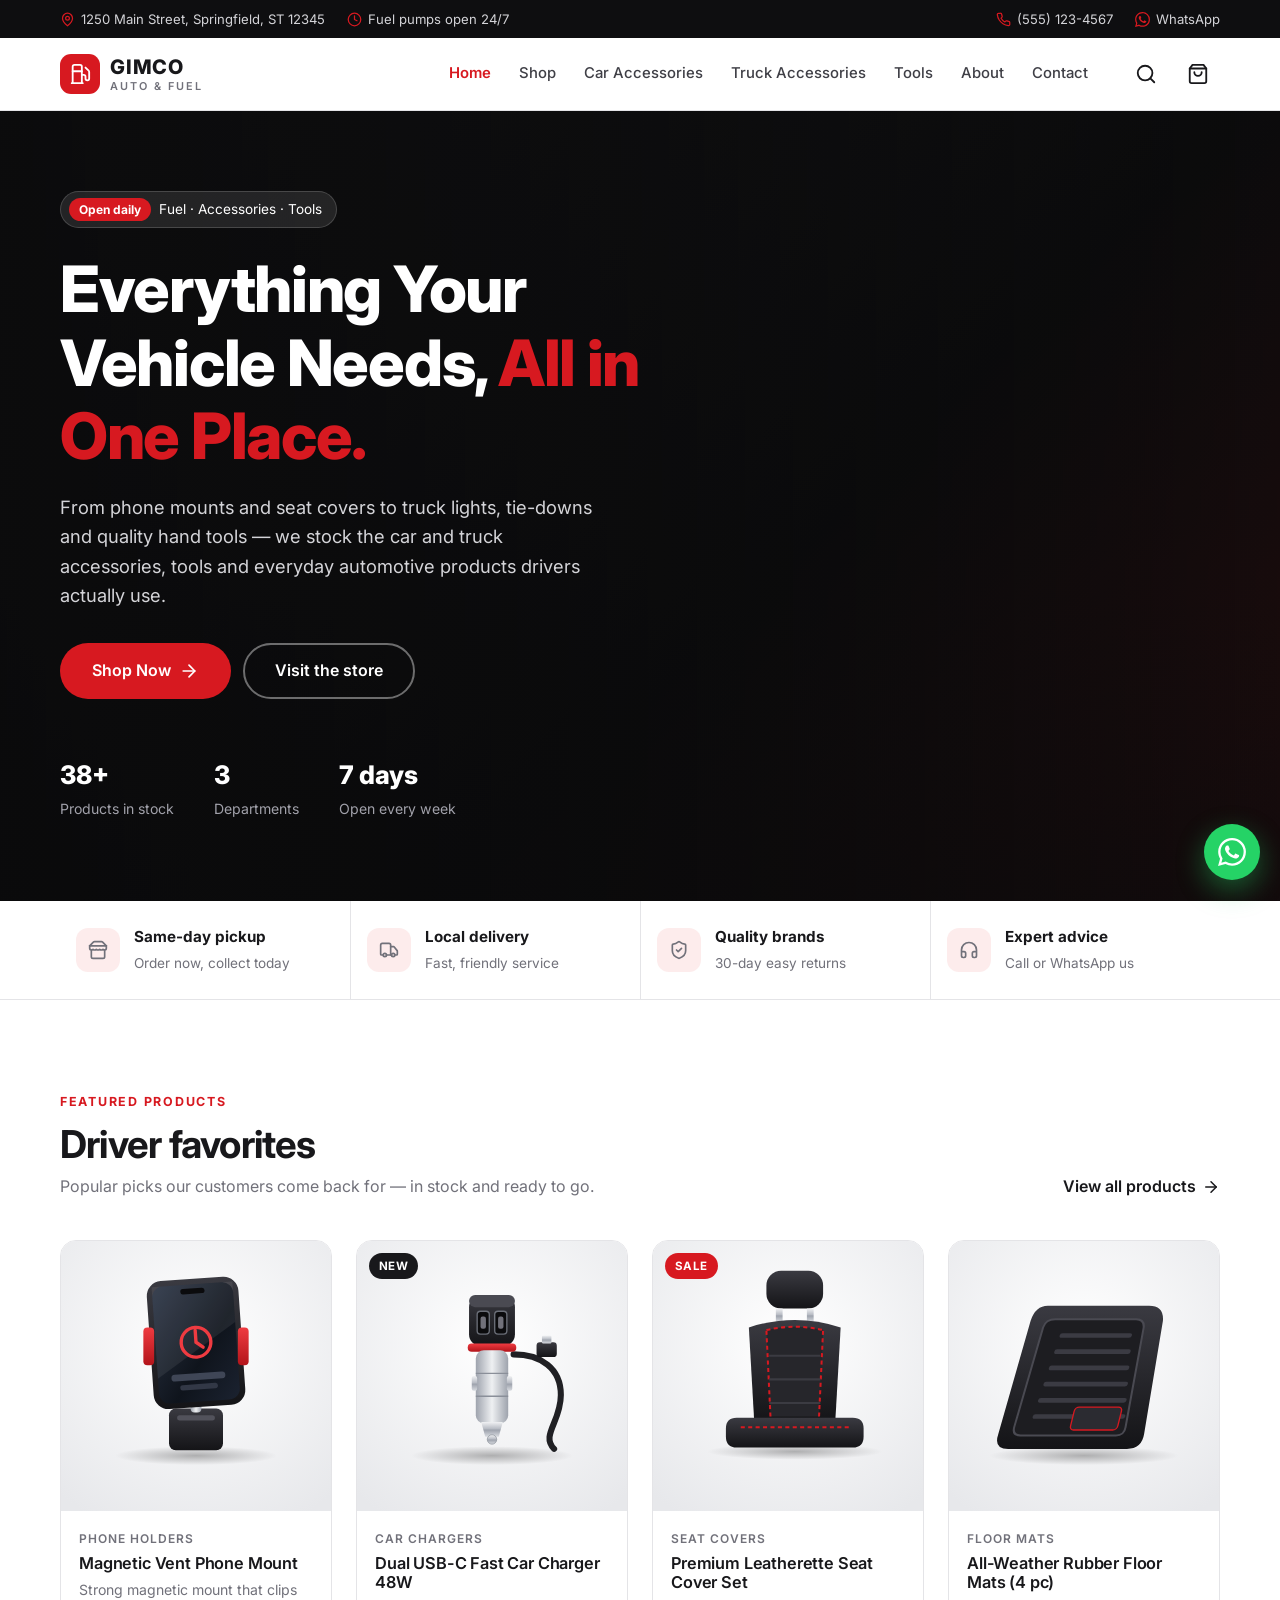
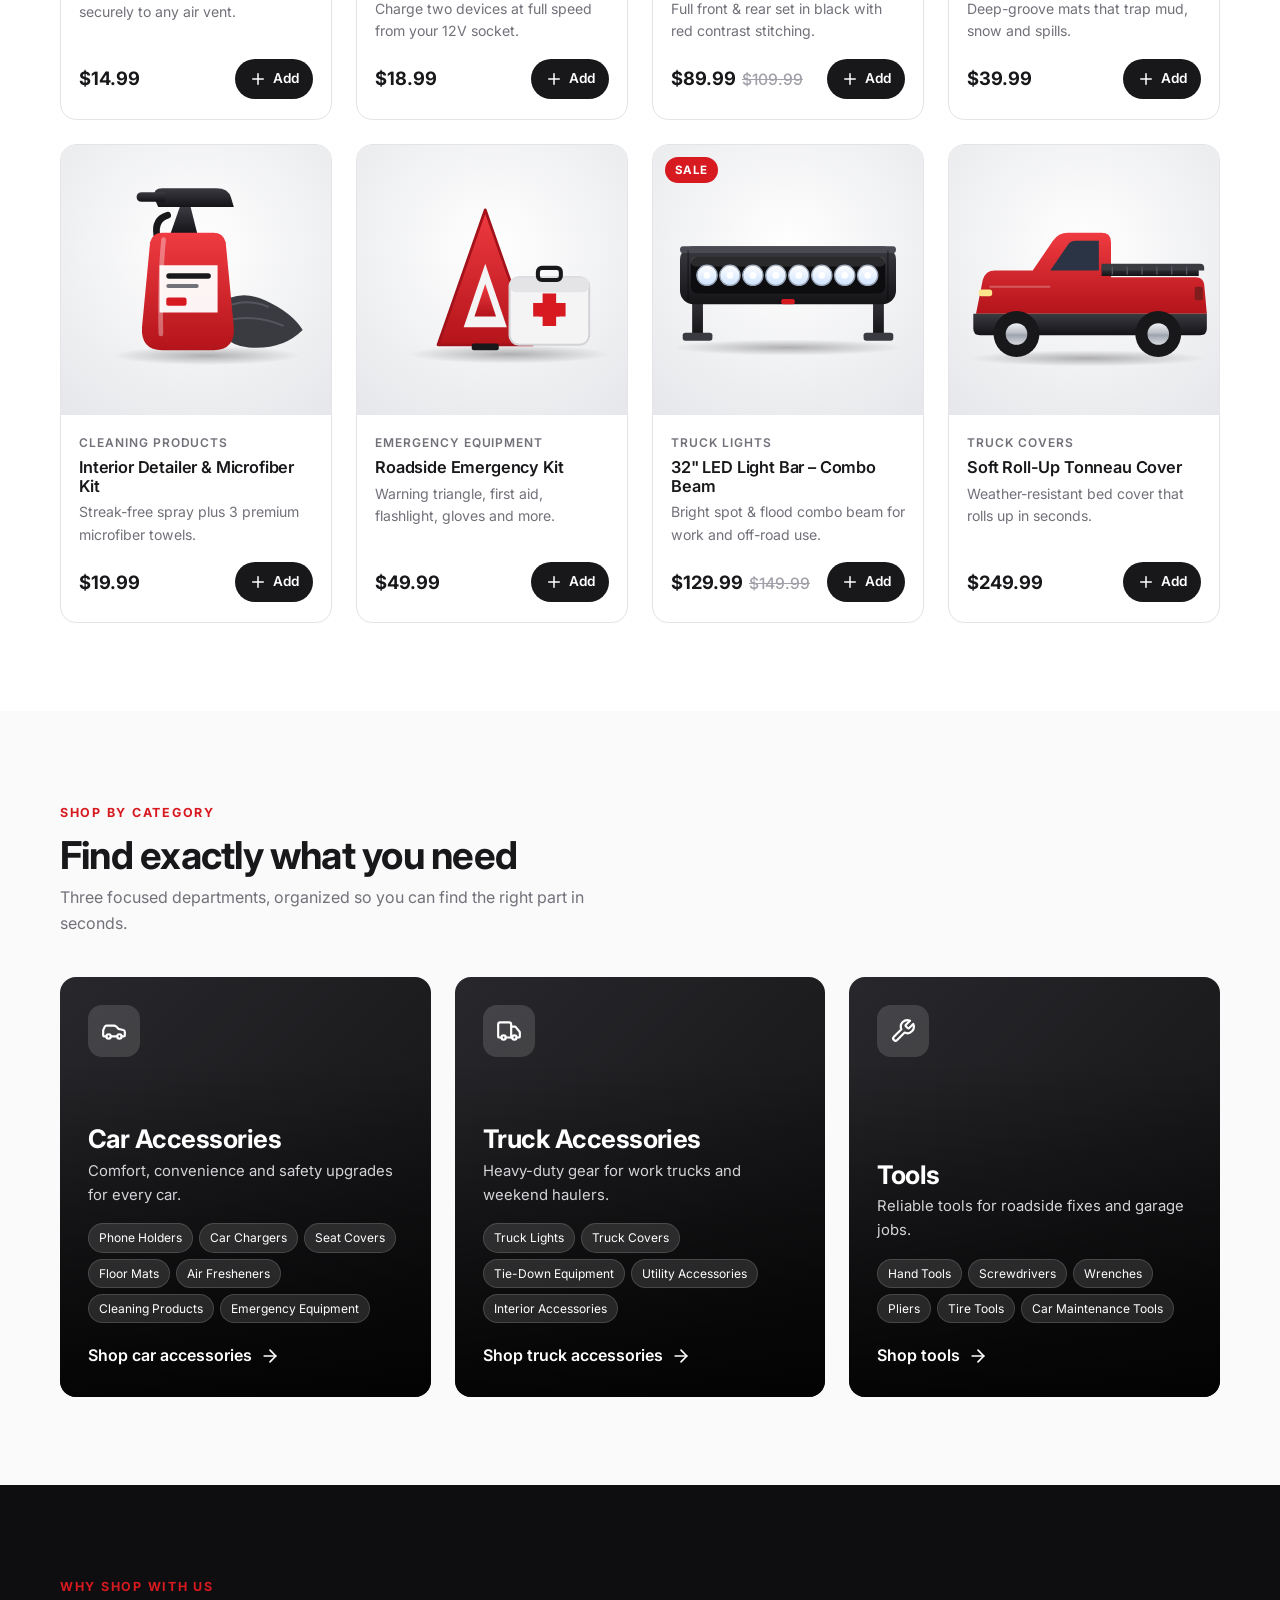
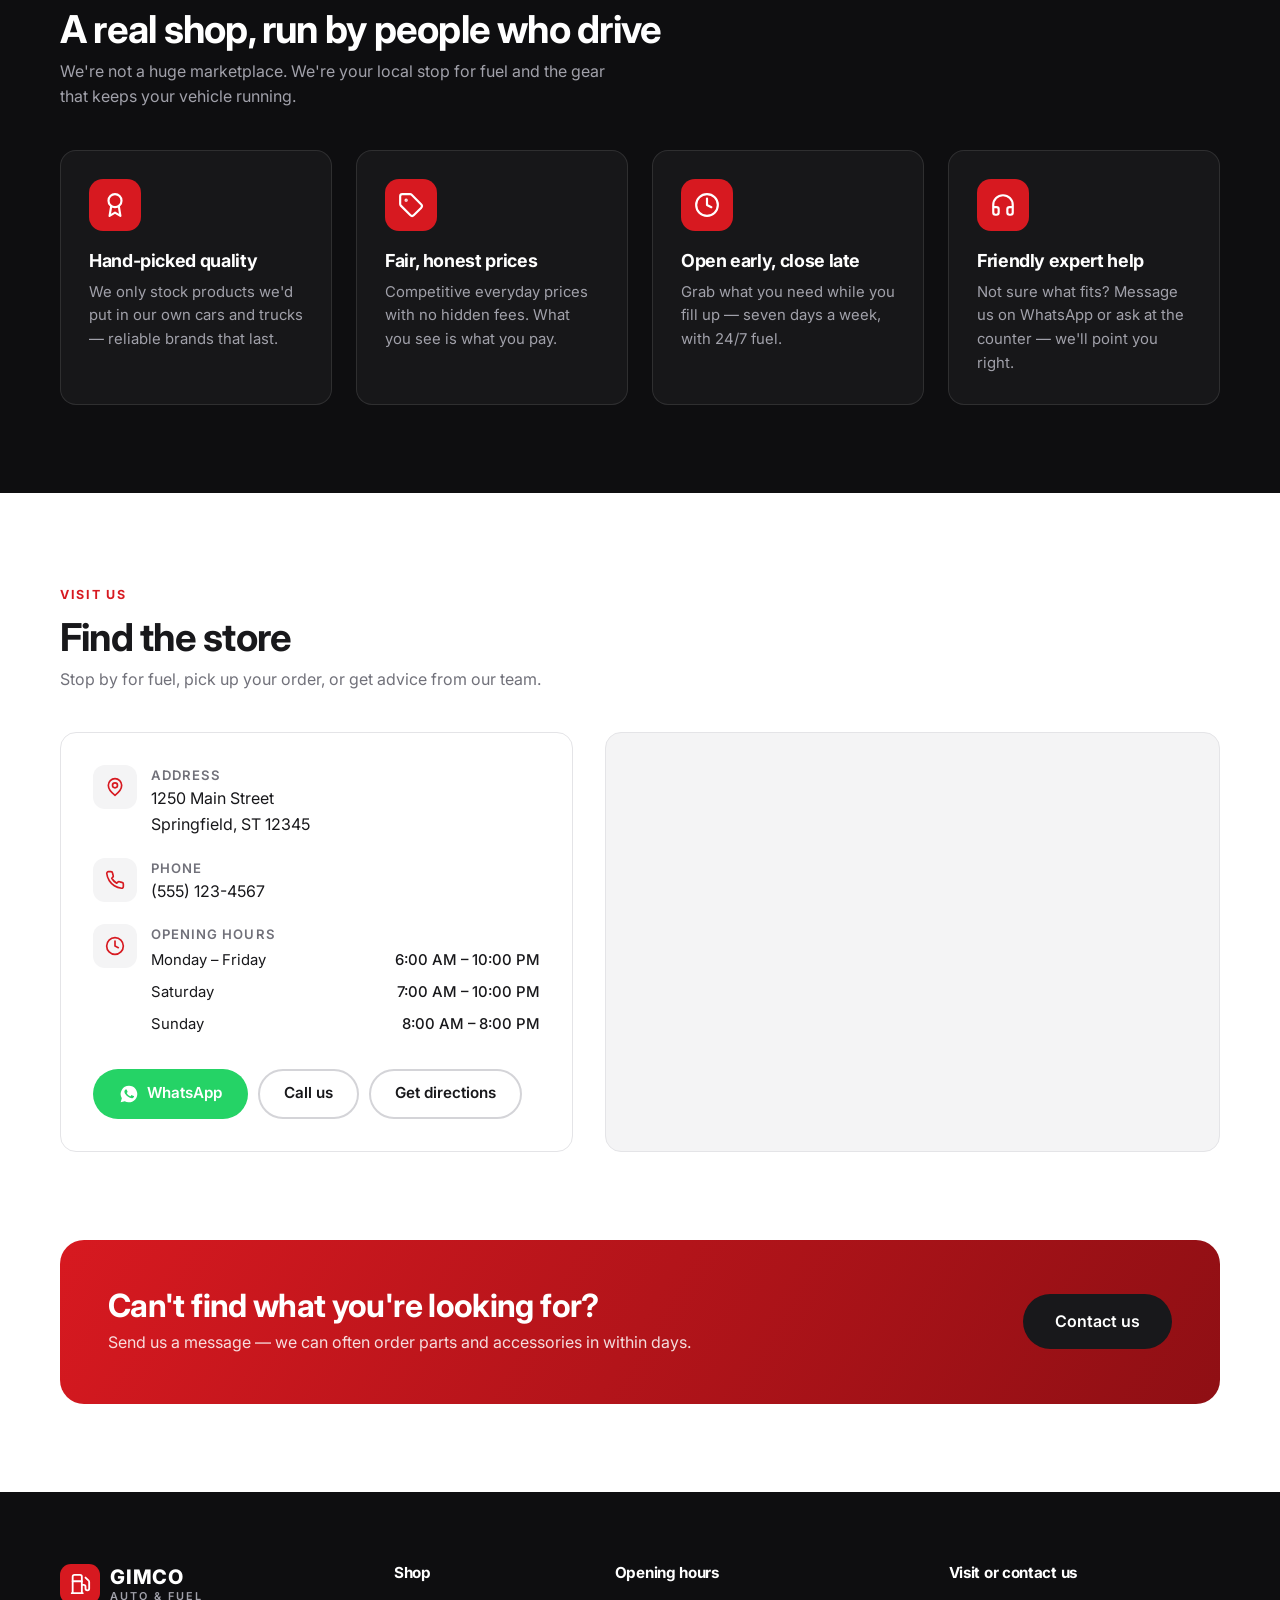
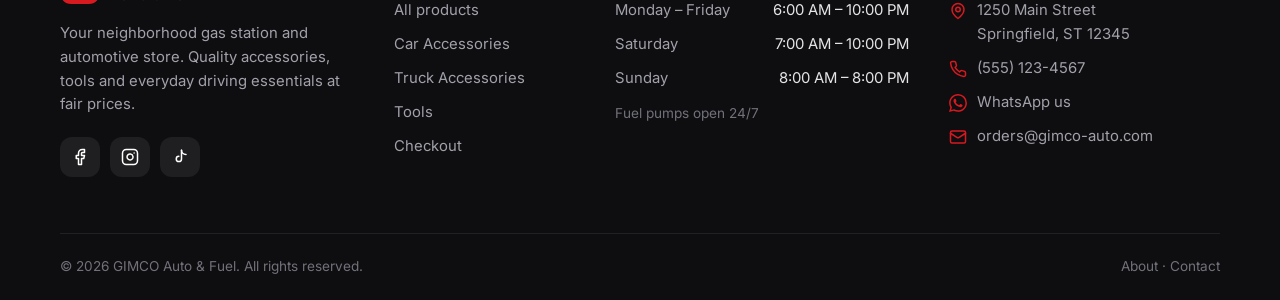
==== index.html @ ce8492c7 "Build GIMCO Auto & Fuel e-commerce website Static, responsive shop for a gas station and automotive " ====
<!doctype html>
<html lang="en">
<head>
  <meta charset="utf-8">
  <meta name="viewport" content="width=device-width, initial-scale=1">
  <title>GIMCO Auto &amp; Fuel | Car &amp; Truck Accessories, Tools &amp; Fuel</title>
  <meta name="description" content="Your local gas station and automotive shop: car accessories, truck accessories, tools and maintenance products for every driver.">
  <meta name="theme-color" content="#0e0e10">
  <link rel="icon" href="images/favicon.svg" type="image/svg+xml">
  <link rel="preconnect" href="https://fonts.googleapis.com">
  <link rel="preconnect" href="https://fonts.gstatic.com" crossorigin>
  <link href="https://fonts.googleapis.com/css2?family=Inter:wght@400;500;600;700;800&display=swap" rel="stylesheet">
  <link rel="stylesheet" href="css/styles.css">
</head>
<body data-page="home">
  <div id="site-header"></div>

  <main>
    <!-- Hero -->
    <section class="hero">
      <div class="hero__bg" data-bind="bg" data-image="hero"></div>
      <div class="container">
        <div class="hero__content">
          <div class="hero__badge"><span>Open daily</span> Fuel · Accessories · Tools</div>
          <h1>Everything Your Vehicle Needs, <em>All in One Place.</em></h1>
          <p>From phone mounts and seat covers to truck lights, tie-downs and quality hand tools — we stock the car and truck accessories, tools and everyday automotive products drivers actually use.</p>
          <div class="hero__actions">
            <a class="btn btn--primary btn--lg" href="shop.html">Shop Now
              <svg class="icon" viewBox="0 0 24 24" fill="none" stroke="currentColor" stroke-width="2" stroke-linecap="round" stroke-linejoin="round" aria-hidden="true"><path d="M5 12h14"/><path d="m12 5 7 7-7 7"/></svg>
            </a>
            <a class="btn btn--ghost-light btn--lg" href="contact.html">Visit the store</a>
          </div>
          <div class="hero__stats">
            <div class="hero__stat"><strong id="product-total">35+</strong><span>Products in stock</span></div>
            <div class="hero__stat"><strong>3</strong><span>Departments</span></div>
            <div class="hero__stat"><strong>7 days</strong><span>Open every week</span></div>
          </div>
        </div>
      </div>
    </section>

    <!-- Trust strip -->
    <section class="trust">
      <div class="container">
        <div class="trust__item">
          <span class="trust__icon"><svg class="icon" viewBox="0 0 24 24" fill="none" stroke="currentColor" stroke-width="2" stroke-linecap="round" stroke-linejoin="round"><path d="m2 7 4.41-4.41A2 2 0 0 1 7.83 2h8.34a2 2 0 0 1 1.42.59L22 7"/><path d="M4 12v8a2 2 0 0 0 2 2h12a2 2 0 0 0 2-2v-8"/><path d="M2 7h20"/><path d="M22 7v3a2 2 0 0 1-2 2 2.7 2.7 0 0 1-2-.8 2.7 2.7 0 0 1-2 .8 2.7 2.7 0 0 1-2-.8 2.7 2.7 0 0 1-2 .8 2.7 2.7 0 0 1-2-.8 2.7 2.7 0 0 1-2 .8 2.7 2.7 0 0 1-2-.8 2.7 2.7 0 0 1-2 .8 2 2 0 0 1-2-2V7"/></svg></span>
          <div><strong>Same-day pickup</strong><span>Order now, collect today</span></div>
        </div>
        <div class="trust__item">
          <span class="trust__icon"><svg class="icon" viewBox="0 0 24 24" fill="none" stroke="currentColor" stroke-width="2" stroke-linecap="round" stroke-linejoin="round"><path d="M14 18V6a2 2 0 0 0-2-2H4a2 2 0 0 0-2 2v11a1 1 0 0 0 1 1h2"/><path d="M15 18H9"/><path d="M19 18h2a1 1 0 0 0 1-1v-3.65a1 1 0 0 0-.22-.624l-3.48-4.35A1 1 0 0 0 17.52 8H14"/><circle cx="17" cy="18" r="2"/><circle cx="7" cy="18" r="2"/></svg></span>
          <div><strong>Local delivery</strong><span>Fast, friendly service</span></div>
        </div>
        <div class="trust__item">
          <span class="trust__icon"><svg class="icon" viewBox="0 0 24 24" fill="none" stroke="currentColor" stroke-width="2" stroke-linecap="round" stroke-linejoin="round"><path d="M20 13c0 5-3.5 7.5-7.66 8.95a1 1 0 0 1-.67-.01C7.5 20.5 4 18 4 13V6a1 1 0 0 1 1-1c2 0 4.5-1.2 6.24-2.72a1.17 1.17 0 0 1 1.52 0C14.51 3.81 17 5 19 5a1 1 0 0 1 1 1z"/><path d="m9 12 2 2 4-4"/></svg></span>
          <div><strong>Quality brands</strong><span>30-day easy returns</span></div>
        </div>
        <div class="trust__item">
          <span class="trust__icon"><svg class="icon" viewBox="0 0 24 24" fill="none" stroke="currentColor" stroke-width="2" stroke-linecap="round" stroke-linejoin="round"><path d="M3 14h3a2 2 0 0 1 2 2v3a2 2 0 0 1-2 2H5a2 2 0 0 1-2-2v-7a9 9 0 0 1 18 0v7a2 2 0 0 1-2 2h-1a2 2 0 0 1-2-2v-3a2 2 0 0 1 2-2h3"/></svg></span>
          <div><strong>Expert advice</strong><span>Call or WhatsApp us</span></div>
        </div>
      </div>
    </section>

    <!-- Featured products -->
    <section class="section">
      <div class="container">
        <div class="section-head">
          <div>
            <span class="eyebrow">Featured products</span>
            <h2>Driver favorites</h2>
            <p>Popular picks our customers come back for — in stock and ready to go.</p>
          </div>
          <a class="link-arrow" href="shop.html">View all products
            <svg class="icon" viewBox="0 0 24 24" fill="none" stroke="currentColor" stroke-width="2" stroke-linecap="round" stroke-linejoin="round"><path d="M5 12h14"/><path d="m12 5 7 7-7 7"/></svg>
          </a>
        </div>
        <div class="product-grid product-grid--4" id="featured-grid"></div>
      </div>
    </section>

    <!-- Categories -->
    <section class="section section--gray">
      <div class="container">
        <div class="section-head">
          <div>
            <span class="eyebrow">Shop by category</span>
            <h2>Find exactly what you need</h2>
            <p>Three focused departments, organized so you can find the right part in seconds.</p>
          </div>
        </div>
        <div class="cat-grid" id="category-grid"></div>
      </div>
    </section>

    <!-- Why shop with us -->
    <section class="section section--dark">
      <div class="container">
        <div class="section-head">
          <div>
            <span class="eyebrow">Why shop with us</span>
            <h2>A real shop, run by people who drive</h2>
            <p>We're not a huge marketplace. We're your local stop for fuel and the gear that keeps your vehicle running.</p>
          </div>
        </div>
        <div class="why-grid">
          <div class="why-card reveal">
            <div class="why-card__icon"><svg class="icon" viewBox="0 0 24 24" fill="none" stroke="currentColor" stroke-width="2" stroke-linecap="round" stroke-linejoin="round"><circle cx="12" cy="8" r="6"/><path d="M15.477 12.89 17 22l-5-3-5 3 1.523-9.11"/></svg></div>
            <h3>Hand-picked quality</h3>
            <p>We only stock products we'd put in our own cars and trucks — reliable brands that last.</p>
          </div>
          <div class="why-card reveal">
            <div class="why-card__icon"><svg class="icon" viewBox="0 0 24 24" fill="none" stroke="currentColor" stroke-width="2" stroke-linecap="round" stroke-linejoin="round"><path d="M12.586 2.586A2 2 0 0 0 11.172 2H4a2 2 0 0 0-2 2v7.172a2 2 0 0 0 .586 1.414l8.704 8.704a2.426 2.426 0 0 0 3.42 0l6.58-6.58a2.426 2.426 0 0 0 0-3.42z"/><circle cx="7.5" cy="7.5" r=".5" fill="currentColor"/></svg></div>
            <h3>Fair, honest prices</h3>
            <p>Competitive everyday prices with no hidden fees. What you see is what you pay.</p>
          </div>
          <div class="why-card reveal">
            <div class="why-card__icon"><svg class="icon" viewBox="0 0 24 24" fill="none" stroke="currentColor" stroke-width="2" stroke-linecap="round" stroke-linejoin="round"><circle cx="12" cy="12" r="10"/><polyline points="12 6 12 12 16 14"/></svg></div>
            <h3>Open early, close late</h3>
            <p>Grab what you need while you fill up — seven days a week, with 24/7 fuel.</p>
          </div>
          <div class="why-card reveal">
            <div class="why-card__icon"><svg class="icon" viewBox="0 0 24 24" fill="none" stroke="currentColor" stroke-width="2" stroke-linecap="round" stroke-linejoin="round"><path d="M3 14h3a2 2 0 0 1 2 2v3a2 2 0 0 1-2 2H5a2 2 0 0 1-2-2v-7a9 9 0 0 1 18 0v7a2 2 0 0 1-2 2h-1a2 2 0 0 1-2-2v-3a2 2 0 0 1 2-2h3"/></svg></div>
            <h3>Friendly expert help</h3>
            <p>Not sure what fits? Message us on WhatsApp or ask at the counter — we'll point you right.</p>
          </div>
        </div>
      </div>
    </section>

    <!-- Contact / location -->
    <section class="section">
      <div class="container">
        <div class="section-head">
          <div>
            <span class="eyebrow">Visit us</span>
            <h2>Find the store</h2>
            <p>Stop by for fuel, pick up your order, or get advice from our team.</p>
          </div>
        </div>
        <div class="location">
          <div class="info-card">
            <ul class="info-list">
              <li>
                <span class="info-list__icon"><svg class="icon" viewBox="0 0 24 24" fill="none" stroke="currentColor" stroke-width="2" stroke-linecap="round" stroke-linejoin="round"><path d="M20 10c0 6-8 12-8 12s-8-6-8-12a8 8 0 0 1 16 0Z"/><circle cx="12" cy="10" r="3"/></svg></span>
                <div><strong>Address</strong><a data-bind="maplink address" target="_blank" rel="noopener"></a></div>
              </li>
              <li>
                <span class="info-list__icon"><svg class="icon" viewBox="0 0 24 24" fill="none" stroke="currentColor" stroke-width="2" stroke-linecap="round" stroke-linejoin="round"><path d="M22 16.92v3a2 2 0 0 1-2.18 2 19.79 19.79 0 0 1-8.63-3.07 19.5 19.5 0 0 1-6-6 19.79 19.79 0 0 1-3.07-8.67A2 2 0 0 1 4.11 2h3a2 2 0 0 1 2 1.72 12.84 12.84 0 0 0 .7 2.81 2 2 0 0 1-.45 2.11L8.09 9.91a16 16 0 0 0 6 6l1.27-1.27a2 2 0 0 1 2.11-.45 12.84 12.84 0 0 0 2.81.7A2 2 0 0 1 22 16.92z"/></svg></span>
                <div><strong>Phone</strong><a data-bind="tel phone"></a></div>
              </li>
              <li>
                <span class="info-list__icon"><svg class="icon" viewBox="0 0 24 24" fill="none" stroke="currentColor" stroke-width="2" stroke-linecap="round" stroke-linejoin="round"><circle cx="12" cy="12" r="10"/><polyline points="12 6 12 12 16 14"/></svg></span>
                <div style="flex:1"><strong>Opening hours</strong><div data-bind="hours"></div></div>
              </li>
            </ul>
            <div class="info-card__actions">
              <a class="btn btn--whatsapp" data-bind="whatsapp" target="_blank" rel="noopener">
                <svg class="icon" viewBox="0 0 24 24" fill="currentColor" aria-hidden="true"><path d="M12 2a10 10 0 0 0-8.6 15.1L2 22l5-1.3A10 10 0 1 0 12 2Zm5.5 13.8c-.2.6-1.3 1.2-1.8 1.2-.5.1-1 .1-1.7-.1-.4-.1-.9-.3-1.6-.6-2.8-1.2-4.6-4-4.8-4.2-.1-.2-1.1-1.5-1.1-2.9s.7-2.1 1-2.4c.2-.3.5-.3.7-.3h.5c.2 0 .4 0 .6.5l.9 2.1c.1.1.1.3 0 .5l-.3.5-.4.5c-.1.1-.3.3-.1.6.2.3.8 1.3 1.6 2.1 1.1 1 2 1.3 2.3 1.4.3.1.5.1.6-.1l.9-1.1c.2-.3.4-.2.7-.1l2 1c.3.1.5.2.5.3.1.1.1.7-.1 1.2Z"/></svg>
                WhatsApp
              </a>
              <a class="btn btn--outline" data-bind="tel">Call us</a>
              <a class="btn btn--outline" data-bind="maplink" target="_blank" rel="noopener">Get directions</a>
            </div>
          </div>
          <div class="map" data-bind="map"></div>
        </div>
      </div>
    </section>

    <!-- CTA -->
    <section class="section" style="padding-top:0">
      <div class="container">
        <div class="cta-banner">
          <div>
            <h2>Can't find what you're looking for?</h2>
            <p>Send us a message — we can often order parts and accessories in within days.</p>
          </div>
          <a class="btn btn--dark btn--lg" href="contact.html">Contact us</a>
        </div>
      </div>
    </section>
  </main>

  <div id="site-footer"></div>

  <!-- Business details: js/config.js · Products & prices: js/products.js -->
  <script src="js/config.js"></script>
  <script src="js/products.js"></script>
  <script src="js/app.js"></script>
  <script src="js/pages.js"></script>
</body>
</html>
---- css/styles.css ----
/* ==========================================================================
   GIMCO Auto & Fuel — main stylesheet
   Colors and sizes live in the :root variables below.
   ========================================================================== */

:root {
  --black: #0e0e10;
  --ink: #18181b;
  --gray-800: #27272a;
  --gray-700: #3f3f46;
  --gray-500: #71717a;
  --gray-400: #a1a1aa;
  --gray-300: #d4d4d8;
  --gray-200: #e4e4e7;
  --gray-100: #f4f4f5;
  --gray-50: #fafafa;
  --white: #ffffff;
  --red: #d71920;
  --red-dark: #b3141a;
  --red-soft: #fdecec;
  --green: #16a34a;
  --whatsapp: #25d366;

  --radius: 16px;
  --radius-sm: 10px;
  --shadow-sm: 0 1px 2px rgba(0, 0, 0, 0.06);
  --shadow: 0 8px 24px rgba(0, 0, 0, 0.08);
  --shadow-lg: 0 20px 48px rgba(0, 0, 0, 0.16);
  --container: 1200px;
  --header-h: 72px;
  --ease: cubic-bezier(0.2, 0.7, 0.2, 1);
}

*,
*::before,
*::after {
  box-sizing: border-box;
}

html {
  scroll-behavior: smooth;
  -webkit-text-size-adjust: 100%;
}

body {
  margin: 0;
  font-family: "Inter", system-ui, -apple-system, "Segoe UI", Roboto, Helvetica, Arial, sans-serif;
  font-size: 16px;
  line-height: 1.6;
  color: var(--ink);
  background: var(--white);
  -webkit-font-smoothing: antialiased;
}

body.no-scroll {
  overflow: hidden;
}

img {
  max-width: 100%;
  display: block;
}

a {
  color: inherit;
  text-decoration: none;
}

button,
input,
select,
textarea {
  font: inherit;
  color: inherit;
}

h1,
h2,
h3,
h4 {
  line-height: 1.15;
  margin: 0 0 0.5em;
  letter-spacing: -0.02em;
}

p {
  margin: 0 0 1em;
}

.container {
  width: 100%;
  max-width: var(--container);
  margin: 0 auto;
  padding: 0 20px;
}

.section {
  padding: 88px 0;
}

.section--gray {
  background: var(--gray-50);
}

.section--dark {
  background: var(--black);
  color: var(--white);
}

.section-head {
  display: flex;
  align-items: flex-end;
  justify-content: space-between;
  gap: 24px;
  margin-bottom: 40px;
  flex-wrap: wrap;
}

.section-head h2 {
  font-size: clamp(1.75rem, 3vw, 2.4rem);
  margin: 0;
}

.section-head p {
  margin: 8px 0 0;
  color: var(--gray-500);
  max-width: 560px;
}

.eyebrow {
  display: inline-block;
  font-size: 0.78rem;
  font-weight: 700;
  letter-spacing: 0.14em;
  text-transform: uppercase;
  color: var(--red);
  margin-bottom: 10px;
}

.icon {
  width: 20px;
  height: 20px;
  flex-shrink: 0;
}

/* ------------------------------- Buttons ------------------------------- */

.btn {
  display: inline-flex;
  align-items: center;
  justify-content: center;
  gap: 8px;
  padding: 13px 24px;
  border-radius: 999px;
  border: 2px solid transparent;
  font-weight: 600;
  font-size: 0.95rem;
  line-height: 1.2;
  cursor: pointer;
  transition: background 0.2s, color 0.2s, border-color 0.2s, transform 0.2s var(--ease), box-shadow 0.2s;
  white-space: nowrap;
}

.btn:active {
  transform: scale(0.98);
}

.btn--primary {
  background: var(--red);
  color: var(--white);
}

.btn--primary:hover {
  background: var(--red-dark);
  box-shadow: 0 8px 20px rgba(215, 25, 32, 0.3);
}

.btn--dark {
  background: var(--ink);
  color: var(--white);
}

.btn--dark:hover {
  background: var(--black);
}

.btn--outline {
  border-color: var(--gray-300);
  background: var(--white);
  color: var(--ink);
}

.btn--outline:hover {
  border-color: var(--ink);
}

.btn--ghost-light {
  border-color: rgba(255, 255, 255, 0.4);
  color: var(--white);
}

.btn--ghost-light:hover {
  border-color: var(--white);
  background: rgba(255, 255, 255, 0.08);
}

.btn--whatsapp {
  background: var(--whatsapp);
  color: #fff;
}

.btn--whatsapp:hover {
  background: #1fb857;
}

.btn--lg {
  padding: 16px 30px;
  font-size: 1rem;
}

.btn--sm {
  padding: 9px 16px;
  font-size: 0.85rem;
}

.btn--block {
  width: 100%;
}

.btn[disabled] {
  opacity: 0.5;
  cursor: not-allowed;
}

.link-arrow {
  display: inline-flex;
  align-items: center;
  gap: 6px;
  font-weight: 600;
  color: var(--ink);
}

.link-arrow:hover {
  color: var(--red);
}

.link-arrow .icon {
  width: 18px;
  height: 18px;
  transition: transform 0.2s var(--ease);
}

.link-arrow:hover .icon {
  transform: translateX(3px);
}

/* -------------------------------- Header ------------------------------- */

.topbar {
  background: var(--black);
  color: var(--gray-300);
  font-size: 0.82rem;
}

.topbar .container {
  display: flex;
  justify-content: space-between;
  align-items: center;
  gap: 16px;
  min-height: 38px;
}

.topbar a:hover {
  color: var(--white);
}

.topbar__items {
  display: flex;
  gap: 22px;
  align-items: center;
}

.topbar__item {
  display: inline-flex;
  align-items: center;
  gap: 6px;
}

.topbar .icon {
  width: 15px;
  height: 15px;
  color: var(--red);
}

.site-header {
  position: sticky;
  top: 0;
  z-index: 50;
  background: rgba(255, 255, 255, 0.92);
  backdrop-filter: saturate(180%) blur(12px);
  -webkit-backdrop-filter: saturate(180%) blur(12px);
  border-bottom: 1px solid var(--gray-200);
}

.site-header .container {
  display: flex;
  align-items: center;
  gap: 24px;
  height: var(--header-h);
}

.logo {
  display: inline-flex;
  align-items: center;
  gap: 10px;
  flex-shrink: 0;
}

.logo__mark {
  width: 40px;
  height: 40px;
  border-radius: 11px;
  background: var(--red);
  color: var(--white);
  display: grid;
  place-items: center;
}

.logo__mark .icon {
  width: 22px;
  height: 22px;
}

.logo__text {
  display: flex;
  flex-direction: column;
  line-height: 1;
}

.logo__name {
  font-weight: 800;
  font-size: 1.25rem;
  letter-spacing: 0.04em;
}

.logo__sub {
  font-size: 0.68rem;
  font-weight: 600;
  letter-spacing: 0.18em;
  text-transform: uppercase;
  color: var(--gray-500);
  margin-top: 4px;
}

.nav {
  margin-left: auto;
}

.nav__list {
  display: flex;
  gap: 4px;
  list-style: none;
  margin: 0;
  padding: 0;
}

.nav__link {
  display: block;
  padding: 8px 12px;
  border-radius: 8px;
  font-weight: 500;
  font-size: 0.93rem;
  color: var(--gray-700);
  transition: color 0.2s, background 0.2s;
}

.nav__link:hover {
  color: var(--ink);
  background: var(--gray-100);
}

.nav__link.is-active {
  color: var(--red);
  font-weight: 600;
}

.header-actions {
  display: flex;
  align-items: center;
  gap: 8px;
}

.icon-btn {
  position: relative;
  width: 44px;
  height: 44px;
  border-radius: 12px;
  border: 0;
  background: transparent;
  display: grid;
  place-items: center;
  cursor: pointer;
  color: var(--ink);
  transition: background 0.2s;
}

.icon-btn:hover {
  background: var(--gray-100);
}

.icon-btn .icon {
  width: 22px;
  height: 22px;
}

.cart-count {
  position: absolute;
  top: 3px;
  right: 1px;
  min-width: 20px;
  height: 20px;
  padding: 0 5px;
  border-radius: 999px;
  background: var(--red);
  color: var(--white);
  font-size: 0.72rem;
  font-weight: 700;
  display: grid;
  place-items: center;
  border: 2px solid var(--white);
  transition: transform 0.25s var(--ease);
}

.cart-count[data-count="0"] {
  display: none;
}

.cart-count.bump {
  transform: scale(1.3);
}

.menu-toggle {
  display: none;
}

/* --------------------------------- Hero -------------------------------- */

.hero {
  position: relative;
  color: var(--white);
  background-color: var(--black);
  background-image: linear-gradient(135deg, #1a1a1d 0%, #0b0b0c 60%, #2a0c0d 100%);
  overflow: hidden;
}

.hero__bg {
  position: absolute;
  inset: 0;
  background-size: cover;
  background-position: center;
  transform: scale(1.03);
}

.hero::after {
  content: "";
  position: absolute;
  inset: 0;
  background: linear-gradient(90deg, rgba(10, 10, 11, 0.92) 0%, rgba(10, 10, 11, 0.75) 45%, rgba(10, 10, 11, 0.35) 100%),
    linear-gradient(0deg, rgba(10, 10, 11, 0.6) 0%, rgba(10, 10, 11, 0) 40%);
}

.hero .container {
  position: relative;
  z-index: 1;
  min-height: min(82vh, 720px);
  display: flex;
  flex-direction: column;
  justify-content: center;
  padding-top: 80px;
  padding-bottom: 80px;
}

.hero__content {
  max-width: 640px;
}

.hero__badge {
  display: inline-flex;
  align-items: center;
  gap: 8px;
  padding: 6px 14px 6px 8px;
  border-radius: 999px;
  background: rgba(255, 255, 255, 0.1);
  border: 1px solid rgba(255, 255, 255, 0.16);
  font-size: 0.85rem;
  margin-bottom: 24px;
}

.hero__badge span {
  background: var(--red);
  border-radius: 999px;
  padding: 2px 10px;
  font-weight: 700;
  font-size: 0.75rem;
}

.hero h1 {
  font-size: clamp(2.3rem, 5.5vw, 4rem);
  font-weight: 800;
  margin-bottom: 20px;
}

.hero h1 em {
  font-style: normal;
  color: var(--red);
}

.hero p {
  font-size: clamp(1rem, 1.6vw, 1.15rem);
  color: var(--gray-300);
  max-width: 540px;
  margin-bottom: 32px;
}

.hero__actions {
  display: flex;
  gap: 12px;
  flex-wrap: wrap;
}

.hero__stats {
  display: flex;
  gap: 40px;
  margin-top: 56px;
  flex-wrap: wrap;
}

.hero__stat strong {
  display: block;
  font-size: 1.6rem;
  font-weight: 800;
}

.hero__stat span {
  color: var(--gray-400);
  font-size: 0.88rem;
}

/* ----------------------------- Trust strip ----------------------------- */

.trust {
  border-bottom: 1px solid var(--gray-200);
}

.trust .container {
  display: grid;
  grid-template-columns: repeat(4, 1fr);
}

.trust__item {
  display: flex;
  align-items: center;
  gap: 14px;
  padding: 24px 16px;
}

.trust__item + .trust__item {
  border-left: 1px solid var(--gray-200);
}

.trust__icon {
  width: 44px;
  height: 44px;
  border-radius: 12px;
  background: var(--red-soft);
  color: var(--red);
  display: grid;
  place-items: center;
  flex-shrink: 0;
}

.trust__item strong {
  display: block;
  font-size: 0.95rem;
}

.trust__item span {
  color: var(--gray-500);
  font-size: 0.85rem;
}

/* ---------------------------- Product cards ---------------------------- */

.product-grid {
  display: grid;
  grid-template-columns: repeat(auto-fill, minmax(240px, 1fr));
  gap: 24px;
}

.product-grid--4 {
  grid-template-columns: repeat(4, 1fr);
}

.product-card {
  position: relative;
  display: flex;
  flex-direction: column;
  background: var(--white);
  border: 1px solid var(--gray-200);
  border-radius: var(--radius);
  overflow: hidden;
  transition: transform 0.3s var(--ease), box-shadow 0.3s var(--ease), border-color 0.3s;
}

.product-card:hover {
  transform: translateY(-4px);
  box-shadow: var(--shadow);
  border-color: transparent;
}

.product-card__media {
  position: relative;
  display: block;
  aspect-ratio: 1 / 1;
  background: var(--gray-100);
  overflow: hidden;
}

.product-card__media img {
  width: 100%;
  height: 100%;
  object-fit: cover;
  transition: transform 0.5s var(--ease);
}

.product-card:hover .product-card__media img {
  transform: scale(1.05);
}

.badge {
  position: absolute;
  top: 12px;
  left: 12px;
  z-index: 1;
  padding: 4px 10px;
  border-radius: 999px;
  font-size: 0.72rem;
  font-weight: 700;
  letter-spacing: 0.04em;
  text-transform: uppercase;
  background: var(--ink);
  color: var(--white);
}

.badge--sale {
  background: var(--red);
}

.badge--out {
  background: var(--gray-500);
}

.product-card__quick {
  position: absolute;
  left: 12px;
  right: 12px;
  bottom: 12px;
  opacity: 0;
  transform: translateY(8px);
  transition: opacity 0.25s, transform 0.25s var(--ease);
}

.product-card:hover .product-card__quick,
.product-card:focus-within .product-card__quick {
  opacity: 1;
  transform: none;
}

.product-card__quick .btn {
  width: 100%;
  background: rgba(255, 255, 255, 0.95);
  color: var(--ink);
  box-shadow: var(--shadow-sm);
}

.product-card__quick .btn:hover {
  background: var(--ink);
  color: var(--white);
}

.product-card__body {
  display: flex;
  flex-direction: column;
  flex: 1;
  padding: 18px 18px 20px;
}

.product-card__cat {
  font-size: 0.75rem;
  font-weight: 600;
  text-transform: uppercase;
  letter-spacing: 0.08em;
  color: var(--gray-500);
  margin-bottom: 6px;
}

.product-card__name {
  font-size: 1.02rem;
  font-weight: 600;
  margin: 0 0 6px;
  letter-spacing: -0.01em;
}

.product-card__name a:hover {
  color: var(--red);
}

.product-card__desc {
  font-size: 0.88rem;
  color: var(--gray-500);
  margin: 0 0 16px;
  display: -webkit-box;
  -webkit-line-clamp: 2;
  -webkit-box-orient: vertical;
  overflow: hidden;
}

.product-card__foot {
  margin-top: auto;
  display: flex;
  align-items: center;
  justify-content: space-between;
  gap: 10px;
}

.price {
  font-weight: 700;
  font-size: 1.15rem;
  white-space: nowrap;
}

.price del {
  font-weight: 500;
  font-size: 0.85em;
  color: var(--gray-400);
  margin-left: 6px;
}

.add-btn {
  display: inline-flex;
  align-items: center;
  gap: 6px;
  height: 40px;
  padding: 0 14px;
  border-radius: 999px;
  border: 0;
  background: var(--ink);
  color: var(--white);
  font-weight: 600;
  font-size: 0.85rem;
  cursor: pointer;
  transition: background 0.2s, transform 0.2s var(--ease);
}

.add-btn:hover {
  background: var(--red);
}

.add-btn .icon {
  width: 18px;
  height: 18px;
}

.add-btn.is-added {
  background: var(--green);
}

.add-btn[disabled] {
  background: var(--gray-300);
  color: var(--gray-500);
  cursor: not-allowed;
}

/* --------------------------- Category cards ---------------------------- */

.cat-grid {
  display: grid;
  grid-template-columns: repeat(3, 1fr);
  gap: 24px;
}

.cat-card {
  position: relative;
  display: flex;
  flex-direction: column;
  justify-content: flex-end;
  min-height: 420px;
  padding: 28px;
  border-radius: var(--radius);
  overflow: hidden;
  color: var(--white);
  background-color: var(--gray-800);
  background-image: linear-gradient(135deg, #2a2a2e, #111113);
  isolation: isolate;
}

.cat-card__img {
  position: absolute;
  inset: 0;
  z-index: -2;
  background-size: cover;
  background-position: center;
  transition: transform 0.6s var(--ease);
}

.cat-card::before {
  content: "";
  position: absolute;
  inset: 0;
  z-index: -1;
  background: linear-gradient(180deg, rgba(0, 0, 0, 0.05) 20%, rgba(0, 0, 0, 0.85) 100%);
}

.cat-card:hover .cat-card__img {
  transform: scale(1.06);
}

.cat-card__icon {
  margin-bottom: auto;
  width: 52px;
  height: 52px;
  border-radius: 14px;
  background: rgba(255, 255, 255, 0.14);
  backdrop-filter: blur(6px);
  display: grid;
  place-items: center;
}

.cat-card__icon .icon {
  width: 26px;
  height: 26px;
}

.cat-card h3 {
  font-size: 1.6rem;
  margin-bottom: 6px;
}

.cat-card p {
  color: var(--gray-300);
  font-size: 0.93rem;
  margin-bottom: 16px;
}

.cat-card__tags {
  display: flex;
  flex-wrap: wrap;
  gap: 6px;
  margin-bottom: 20px;
}

.cat-card__tags span {
  font-size: 0.75rem;
  padding: 4px 10px;
  border-radius: 999px;
  background: rgba(255, 255, 255, 0.12);
  border: 1px solid rgba(255, 255, 255, 0.14);
}

.cat-card__cta {
  display: inline-flex;
  align-items: center;
  gap: 8px;
  font-weight: 600;
}

.cat-card__cta .icon {
  transition: transform 0.25s var(--ease);
}

.cat-card:hover .cat-card__cta .icon {
  transform: translateX(4px);
}

/* -------------------------- Why shop with us --------------------------- */

.why-grid {
  display: grid;
  grid-template-columns: repeat(4, 1fr);
  gap: 24px;
}

.why-card {
  padding: 28px;
  border-radius: var(--radius);
  background: rgba(255, 255, 255, 0.04);
  border: 1px solid rgba(255, 255, 255, 0.1);
  transition: background 0.3s, transform 0.3s var(--ease);
}

.why-card:hover {
  background: rgba(255, 255, 255, 0.07);
  transform: translateY(-4px);
}

.why-card__icon {
  width: 52px;
  height: 52px;
  border-radius: 14px;
  background: var(--red);
  display: grid;
  place-items: center;
  margin-bottom: 20px;
}

.why-card__icon .icon {
  width: 26px;
  height: 26px;
}

.why-card h3 {
  font-size: 1.12rem;
}

.why-card p {
  color: var(--gray-400);
  font-size: 0.93rem;
  margin: 0;
}

.section--dark .section-head p {
  color: var(--gray-400);
}

/* ------------------------- Contact / location -------------------------- */

.location {
  display: grid;
  grid-template-columns: 1fr 1.2fr;
  gap: 32px;
  align-items: stretch;
}

.info-card {
  background: var(--white);
  border: 1px solid var(--gray-200);
  border-radius: var(--radius);
  padding: 32px;
}

.info-list {
  list-style: none;
  padding: 0;
  margin: 0 0 28px;
  display: grid;
  gap: 20px;
}

.info-list li {
  display: flex;
  gap: 14px;
}

.info-list__icon {
  width: 44px;
  height: 44px;
  border-radius: 12px;
  background: var(--gray-100);
  color: var(--red);
  display: grid;
  place-items: center;
  flex-shrink: 0;
}

.info-list strong {
  display: block;
  font-size: 0.82rem;
  text-transform: uppercase;
  letter-spacing: 0.08em;
  color: var(--gray-500);
  font-weight: 600;
}

.info-list a:hover {
  color: var(--red);
}

.hours-table {
  width: 100%;
  border-collapse: collapse;
  font-size: 0.93rem;
}

.hours-table td {
  padding: 4px 0;
}

.hours-table td:last-child {
  text-align: right;
  font-weight: 500;
  white-space: nowrap;
  padding-left: 12px;
}

.info-card__actions {
  display: flex;
  gap: 10px;
  flex-wrap: wrap;
}

.map {
  border-radius: var(--radius);
  overflow: hidden;
  min-height: 380px;
  background: var(--gray-100);
  border: 1px solid var(--gray-200);
}

.map iframe {
  width: 100%;
  height: 100%;
  min-height: 380px;
  border: 0;
  display: block;
}

/* ---------------------------- CTA banner ------------------------------ */

.cta-banner {
  border-radius: 24px;
  background: linear-gradient(120deg, var(--red) 0%, #8f0f14 100%);
  color: var(--white);
  padding: 48px;
  display: flex;
  align-items: center;
  justify-content: space-between;
  gap: 24px;
  flex-wrap: wrap;
}

.cta-banner h2 {
  font-size: clamp(1.5rem, 3vw, 2rem);
  margin-bottom: 6px;
}

.cta-banner p {
  margin: 0;
  color: rgba(255, 255, 255, 0.85);
}

.cta-banner .btn--dark:hover {
  background: var(--white);
  color: var(--ink);
}

/* -------------------------------- Footer ------------------------------- */

.site-footer {
  background: var(--black);
  color: var(--gray-400);
  padding: 72px 0 0;
  font-size: 0.93rem;
}

.footer-grid {
  display: grid;
  grid-template-columns: 1.3fr 0.8fr 1.3fr 1.2fr;
  gap: 40px;
}

.site-footer .logo__sub {
  color: var(--gray-400);
}

.site-footer .logo {
  color: var(--white);
  margin-bottom: 18px;
}

.site-footer h4 {
  color: var(--white);
  font-size: 0.95rem;
  margin-bottom: 18px;
}

.footer-links {
  list-style: none;
  margin: 0;
  padding: 0;
  display: grid;
  gap: 10px;
}

.footer-links a:hover {
  color: var(--white);
}

.footer-contact li {
  display: flex;
  gap: 10px;
  align-items: flex-start;
}

.footer-contact .icon {
  width: 18px;
  height: 18px;
  color: var(--red);
  margin-top: 3px;
}

.footer-hours li {
  display: flex;
  justify-content: space-between;
  gap: 12px;
}

.footer-hours li span:last-child {
  color: var(--gray-200);
  white-space: nowrap;
}

.footer-note {
  margin-top: 12px;
  color: var(--gray-500);
  font-size: 0.85rem;
}

.social {
  display: flex;
  gap: 10px;
  margin-top: 20px;
}

.social a {
  width: 40px;
  height: 40px;
  border-radius: 12px;
  background: rgba(255, 255, 255, 0.07);
  display: grid;
  place-items: center;
  color: var(--white);
  transition: background 0.2s, transform 0.2s var(--ease);
}

.social a:hover {
  background: var(--red);
  transform: translateY(-2px);
}

.social .icon {
  width: 18px;
  height: 18px;
}

.footer-bottom {
  margin-top: 56px;
  border-top: 1px solid rgba(255, 255, 255, 0.08);
  padding: 22px 0;
  display: flex;
  justify-content: space-between;
  gap: 12px;
  flex-wrap: wrap;
  font-size: 0.85rem;
  color: var(--gray-500);
}

/* ----------------------------- Page header ---------------------------- */

.page-hero {
  position: relative;
  background: var(--black);
  background-image: linear-gradient(135deg, #1a1a1d 0%, #0b0b0c 70%, #2a0c0d 100%);
  color: var(--white);
  padding: 64px 0;
  overflow: hidden;
}

.page-hero__bg {
  position: absolute;
  inset: 0;
  background-size: cover;
  background-position: center;
  opacity: 0.35;
}

.page-hero .container {
  position: relative;
}

.page-hero h1 {
  font-size: clamp(2rem, 4.5vw, 3rem);
  margin-bottom: 10px;
}

.page-hero p {
  color: var(--gray-300);
  max-width: 600px;
  margin: 0;
}

.breadcrumb {
  display: flex;
  flex-wrap: wrap;
  gap: 8px;
  font-size: 0.85rem;
  color: var(--gray-400);
  margin-bottom: 16px;
}

.breadcrumb a:hover {
  color: var(--white);
}

.breadcrumb--light {
  color: var(--gray-500);
  margin: 0;
}

.breadcrumb--light a:hover {
  color: var(--red);
}

/* -------------------------------- Shop -------------------------------- */

.shop-layout {
  display: grid;
  grid-template-columns: 260px 1fr;
  gap: 40px;
  align-items: start;
}

.filters {
  position: sticky;
  top: calc(var(--header-h) + 20px);
}

.filters__head,
.filters__apply {
  display: none;
}

.filter-group {
  padding-bottom: 22px;
  margin-bottom: 22px;
  border-bottom: 1px solid var(--gray-200);
}

.filter-group:last-of-type {
  border-bottom: 0;
}

.filter-group h4 {
  font-size: 0.82rem;
  text-transform: uppercase;
  letter-spacing: 0.1em;
  color: var(--gray-500);
  margin-bottom: 12px;
}

.filter-option {
  display: flex;
  align-items: center;
  gap: 10px;
  padding: 6px 0;
  cursor: pointer;
  font-size: 0.93rem;
}

.filter-option input {
  width: 18px;
  height: 18px;
  accent-color: var(--red);
  margin: 0;
  cursor: pointer;
}

.filter-option .count {
  margin-left: auto;
  font-size: 0.8rem;
  color: var(--gray-400);
}

.price-inputs {
  display: flex;
  align-items: center;
  gap: 8px;
  margin-top: 12px;
}

.price-inputs input {
  width: 100%;
  min-width: 0;
}

.toolbar {
  display: flex;
  align-items: center;
  gap: 12px;
  margin-bottom: 28px;
  flex-wrap: wrap;
}

.search {
  position: relative;
  flex: 1;
  min-width: 220px;
}

.search .icon {
  position: absolute;
  left: 16px;
  top: 50%;
  transform: translateY(-50%);
  color: var(--gray-400);
  pointer-events: none;
}

.search input {
  padding-left: 46px;
}

.input,
.select,
textarea.input {
  width: 100%;
  height: 48px;
  padding: 0 16px;
  border-radius: 12px;
  border: 1px solid var(--gray-300);
  background: var(--white);
  transition: border-color 0.2s, box-shadow 0.2s;
  font-size: 0.95rem;
}

textarea.input {
  height: auto;
  min-height: 110px;
  padding: 12px 16px;
  resize: vertical;
}

.input:focus,
.select:focus {
  outline: none;
  border-color: var(--ink);
  box-shadow: 0 0 0 3px rgba(24, 24, 27, 0.08);
}

.select {
  appearance: none;
  -webkit-appearance: none;
  padding-right: 40px;
  background-image: url("data:image/svg+xml,%3Csvg xmlns='http://www.w3.org/2000/svg' width='16' height='16' viewBox='0 0 24 24' fill='none' stroke='%2371717a' stroke-width='2' stroke-linecap='round' stroke-linejoin='round'%3E%3Cpath d='m6 9 6 6 6-6'/%3E%3C/svg%3E");
  background-repeat: no-repeat;
  background-position: right 14px center;
  cursor: pointer;
}

.toolbar .select {
  width: auto;
  min-width: 200px;
}

.filter-toggle {
  display: none;
}

.results-info {
  display: flex;
  justify-content: space-between;
  align-items: center;
  gap: 12px;
  margin-bottom: 20px;
  color: var(--gray-500);
  font-size: 0.9rem;
  flex-wrap: wrap;
}

.chips {
  display: flex;
  gap: 8px;
  flex-wrap: wrap;
}

.chip {
  display: inline-flex;
  align-items: center;
  gap: 6px;
  padding: 7px 14px;
  border-radius: 999px;
  background: var(--gray-100);
  border: 1px solid transparent;
  font-size: 0.85rem;
  font-weight: 500;
  cursor: pointer;
  transition: background 0.2s, border-color 0.2s, color 0.2s;
}

.chip:hover {
  border-color: var(--gray-300);
}

.chip.is-active {
  background: var(--ink);
  color: var(--white);
}

.chip .icon {
  width: 14px;
  height: 14px;
}

.empty {
  text-align: center;
  padding: 72px 20px;
  border: 1px dashed var(--gray-300);
  border-radius: var(--radius);
  color: var(--gray-500);
}

.empty .icon {
  width: 44px;
  height: 44px;
  color: var(--gray-400);
  margin: 0 auto 12px;
}

.empty h3 {
  color: var(--ink);
}

/* --------------------------- Category page ---------------------------- */

.subnav {
  position: sticky;
  top: var(--header-h);
  z-index: 20;
  background: rgba(255, 255, 255, 0.95);
  backdrop-filter: blur(10px);
  border-bottom: 1px solid var(--gray-200);
}

.subnav .chips {
  flex-wrap: nowrap;
  overflow-x: auto;
  padding: 14px 0;
  scrollbar-width: none;
}

.subnav .chips::-webkit-scrollbar {
  display: none;
}

.chip--link {
  white-space: nowrap;
}

.type-section {
  padding: 56px 0 8px;
  scroll-margin-top: calc(var(--header-h) + 70px);
}

.type-section__head {
  display: flex;
  align-items: baseline;
  justify-content: space-between;
  gap: 16px;
  margin-bottom: 24px;
  padding-bottom: 14px;
  border-bottom: 1px solid var(--gray-200);
}

.type-section__head h2 {
  font-size: 1.5rem;
  margin: 0;
}

.type-section__head span {
  color: var(--gray-500);
  font-size: 0.9rem;
}

/* --------------------------- Product detail --------------------------- */

.product-detail {
  display: grid;
  grid-template-columns: 1.05fr 1fr;
  gap: 56px;
  align-items: start;
  padding: 32px 0 80px;
}

.product-gallery {
  position: sticky;
  top: calc(var(--header-h) + 24px);
  border-radius: 20px;
  overflow: hidden;
  background: var(--gray-100);
  aspect-ratio: 1 / 1;
}

.product-gallery img {
  width: 100%;
  height: 100%;
  object-fit: cover;
}

.product-info .product-card__cat {
  margin-bottom: 10px;
}

.product-info h1 {
  font-size: clamp(1.8rem, 3.5vw, 2.5rem);
  margin-bottom: 14px;
}

.product-info .price {
  font-size: 1.8rem;
}

.stock {
  display: inline-flex;
  align-items: center;
  gap: 6px;
  font-size: 0.88rem;
  font-weight: 600;
  color: var(--green);
  margin: 12px 0 20px;
}

.stock::before {
  content: "";
  width: 8px;
  height: 8px;
  border-radius: 50%;
  background: currentColor;
}

.stock--out {
  color: var(--gray-500);
}

.product-info .lead {
  font-size: 1.05rem;
  color: var(--gray-700);
}

.feature-list {
  list-style: none;
  padding: 0;
  margin: 0 0 28px;
  display: grid;
  grid-template-columns: 1fr 1fr;
  gap: 10px;
}

.feature-list li {
  display: flex;
  align-items: center;
  gap: 8px;
  font-size: 0.93rem;
}

.feature-list .icon {
  width: 18px;
  height: 18px;
  color: var(--red);
}

.buy-row {
  display: flex;
  gap: 12px;
  margin-bottom: 14px;
  flex-wrap: wrap;
}

.buy-row .btn {
  flex: 1;
}

.qty {
  display: inline-flex;
  align-items: center;
  border: 1px solid var(--gray-300);
  border-radius: 999px;
  height: 52px;
  overflow: hidden;
}

.qty button {
  width: 44px;
  height: 100%;
  border: 0;
  background: transparent;
  cursor: pointer;
  display: grid;
  place-items: center;
}

.qty button:hover {
  background: var(--gray-100);
}

.qty .icon {
  width: 16px;
  height: 16px;
}

.qty input {
  width: 40px;
  border: 0;
  text-align: center;
  font-weight: 600;
  -moz-appearance: textfield;
  background: transparent;
}

.qty input::-webkit-outer-spin-button,
.qty input::-webkit-inner-spin-button {
  -webkit-appearance: none;
  margin: 0;
}

.qty--sm {
  height: 36px;
}

.qty--sm button {
  width: 32px;
}

.qty--sm input {
  width: 30px;
  font-size: 0.9rem;
}

.contact-row {
  display: grid;
  grid-template-columns: 1fr 1fr;
  gap: 12px;
}

.assurances {
  margin-top: 32px;
  border-top: 1px solid var(--gray-200);
  padding-top: 24px;
  display: grid;
  gap: 14px;
}

.assurances div {
  display: flex;
  gap: 12px;
  align-items: center;
  font-size: 0.92rem;
  color: var(--gray-700);
}

.assurances .icon {
  color: var(--ink);
}

/* ----------------------------- Cart drawer ---------------------------- */

.overlay {
  position: fixed;
  inset: 0;
  z-index: 90;
  background: rgba(10, 10, 11, 0.5);
  opacity: 0;
  visibility: hidden;
  transition: opacity 0.3s, visibility 0.3s;
}

.overlay.is-open {
  opacity: 1;
  visibility: visible;
}

.drawer {
  position: fixed;
  top: 0;
  right: 0;
  bottom: 0;
  z-index: 100;
  width: min(420px, 100%);
  background: var(--white);
  display: flex;
  flex-direction: column;
  transform: translateX(100%);
  visibility: hidden;
  transition: transform 0.35s var(--ease), visibility 0.35s;
  box-shadow: var(--shadow-lg);
}

.drawer.is-open {
  transform: none;
  visibility: visible;
}

.drawer__head {
  display: flex;
  justify-content: space-between;
  align-items: center;
  padding: 20px 24px;
  border-bottom: 1px solid var(--gray-200);
}

.drawer__head h3 {
  margin: 0;
  font-size: 1.2rem;
}

.drawer__body {
  flex: 1;
  overflow-y: auto;
  padding: 8px 24px;
}

.drawer__foot {
  padding: 20px 24px 24px;
  border-top: 1px solid var(--gray-200);
  display: grid;
  gap: 10px;
}

.cart-item {
  display: grid;
  grid-template-columns: 76px 1fr auto;
  gap: 14px;
  padding: 16px 0;
  border-bottom: 1px solid var(--gray-100);
  align-items: center;
}

.cart-item:last-child {
  border-bottom: 0;
}

.cart-item img {
  width: 76px;
  height: 76px;
  border-radius: 12px;
  object-fit: cover;
  background: var(--gray-100);
}

.cart-item__name {
  font-weight: 600;
  font-size: 0.93rem;
  line-height: 1.3;
  margin-bottom: 4px;
  display: block;
}

.cart-item__name:hover {
  color: var(--red);
}

.cart-item__price {
  color: var(--gray-500);
  font-size: 0.85rem;
  margin-bottom: 8px;
}

.cart-item__side {
  display: flex;
  flex-direction: column;
  align-items: flex-end;
  gap: 10px;
  align-self: stretch;
  justify-content: space-between;
}

.cart-item__total {
  font-weight: 700;
}

.remove-btn {
  border: 0;
  background: none;
  color: var(--gray-400);
  cursor: pointer;
  padding: 4px;
  border-radius: 6px;
  display: grid;
  place-items: center;
}

.remove-btn:hover {
  color: var(--red);
  background: var(--red-soft);
}

.remove-btn .icon {
  width: 18px;
  height: 18px;
}

.summary-line {
  display: flex;
  justify-content: space-between;
  font-size: 0.93rem;
  color: var(--gray-700);
}

.summary-line--total {
  font-size: 1.15rem;
  color: var(--ink);
  font-weight: 700;
}

.free-delivery {
  font-size: 0.85rem;
  color: var(--gray-500);
}

.progress {
  height: 6px;
  background: var(--gray-200);
  border-radius: 999px;
  overflow: hidden;
  margin-top: 6px;
}

.progress span {
  display: block;
  height: 100%;
  background: var(--red);
  border-radius: inherit;
  transition: width 0.4s var(--ease);
}

.cart-empty {
  text-align: center;
  padding: 64px 12px;
  color: var(--gray-500);
}

.cart-empty .icon {
  width: 48px;
  height: 48px;
  margin: 0 auto 14px;
  color: var(--gray-300);
}

.cart-empty h4 {
  color: var(--ink);
  font-size: 1.1rem;
}

/* ---------------------------- Mobile menu ----------------------------- */

.mobile-menu {
  position: fixed;
  top: 0;
  left: 0;
  bottom: 0;
  z-index: 100;
  width: min(340px, 88%);
  background: var(--white);
  transform: translateX(-100%);
  visibility: hidden;
  transition: transform 0.35s var(--ease), visibility 0.35s;
  display: flex;
  flex-direction: column;
  box-shadow: var(--shadow-lg);
}

.mobile-menu.is-open {
  transform: none;
  visibility: visible;
}

.mobile-menu__list {
  list-style: none;
  margin: 0;
  padding: 12px;
  flex: 1;
  overflow-y: auto;
}

.mobile-menu__list a {
  display: flex;
  align-items: center;
  justify-content: space-between;
  padding: 14px 12px;
  border-radius: 10px;
  font-weight: 600;
  font-size: 1.05rem;
}

.mobile-menu__list a:hover,
.mobile-menu__list a.is-active {
  background: var(--gray-100);
}

.mobile-menu__list a.is-active {
  color: var(--red);
}

.mobile-menu__list .icon {
  color: var(--gray-400);
  width: 18px;
  height: 18px;
}

.mobile-menu__foot {
  padding: 20px;
  border-top: 1px solid var(--gray-200);
  display: grid;
  gap: 10px;
}

/* ------------------------------- Forms -------------------------------- */

.form-grid {
  display: grid;
  grid-template-columns: 1fr 1fr;
  gap: 16px;
}

.field {
  display: grid;
  gap: 6px;
}

.field--full {
  grid-column: 1 / -1;
}

.field label,
.field .label {
  font-size: 0.88rem;
  font-weight: 600;
}

.field .hint {
  font-size: 0.8rem;
  color: var(--gray-500);
}

.field.has-error .input {
  border-color: var(--red);
}

.field .error {
  display: none;
  font-size: 0.8rem;
  color: var(--red);
}

.field.has-error .error {
  display: block;
}

.radio-cards {
  display: grid;
  grid-template-columns: 1fr 1fr;
  gap: 12px;
}

.radio-card {
  position: relative;
  display: flex;
  gap: 12px;
  align-items: flex-start;
  padding: 16px;
  border-radius: 12px;
  border: 1px solid var(--gray-300);
  cursor: pointer;
  transition: border-color 0.2s, background 0.2s;
}

.radio-card input {
  accent-color: var(--red);
  margin: 4px 0 0;
  width: 18px;
  height: 18px;
}

.radio-card strong {
  display: block;
  font-size: 0.95rem;
}

.radio-card span {
  font-size: 0.83rem;
  color: var(--gray-500);
}

.radio-card:has(input:checked) {
  border-color: var(--ink);
  background: var(--gray-50);
  box-shadow: inset 0 0 0 1px var(--ink);
}

.card {
  background: var(--white);
  border: 1px solid var(--gray-200);
  border-radius: var(--radius);
  padding: 32px;
}

.card h2,
.card h3 {
  font-size: 1.25rem;
}

/* ------------------------------ Checkout ------------------------------ */

.checkout {
  display: grid;
  grid-template-columns: 1.4fr 1fr;
  gap: 32px;
  align-items: start;
  padding: 48px 0 88px;
}

.order-summary {
  position: sticky;
  top: calc(var(--header-h) + 24px);
}

.order-summary .cart-item {
  grid-template-columns: 60px 1fr auto;
}

.order-summary .cart-item img {
  width: 60px;
  height: 60px;
}

.order-summary__lines {
  display: grid;
  gap: 8px;
  margin-top: 16px;
  padding-top: 16px;
  border-top: 1px solid var(--gray-200);
}

.notice {
  display: flex;
  gap: 12px;
  padding: 14px 16px;
  border-radius: 12px;
  background: var(--gray-100);
  font-size: 0.88rem;
  color: var(--gray-700);
  margin-top: 20px;
}

.notice .icon {
  color: var(--red);
  margin-top: 2px;
}

.submit-row {
  display: grid;
  grid-template-columns: 1fr 1fr;
  gap: 12px;
  margin-top: 24px;
}

.success {
  text-align: center;
  max-width: 560px;
  margin: 0 auto;
  padding: 88px 20px;
}

.success__icon {
  width: 80px;
  height: 80px;
  border-radius: 50%;
  background: #dcfce7;
  color: var(--green);
  display: grid;
  place-items: center;
  margin: 0 auto 24px;
}

.success__icon .icon {
  width: 40px;
  height: 40px;
}

/* ------------------------------- About -------------------------------- */

.split {
  display: grid;
  grid-template-columns: 1fr 1fr;
  gap: 56px;
  align-items: center;
}

.split__img {
  border-radius: 20px;
  min-height: 440px;
  background-color: var(--gray-800);
  background-image: linear-gradient(135deg, #2a2a2e, #111113);
  background-size: cover;
  background-position: center;
}

.split h2 {
  font-size: clamp(1.75rem, 3vw, 2.4rem);
}

.split p {
  color: var(--gray-700);
}

.stats {
  display: grid;
  grid-template-columns: repeat(3, 1fr);
  gap: 16px;
  margin-top: 28px;
}

.stats div {
  padding: 20px;
  border-radius: var(--radius);
  background: var(--gray-50);
  border: 1px solid var(--gray-200);
}

.stats strong {
  display: block;
  font-size: 1.6rem;
  color: var(--red);
}

.stats span {
  font-size: 0.85rem;
  color: var(--gray-500);
}

.service-grid {
  display: grid;
  grid-template-columns: repeat(3, 1fr);
  gap: 24px;
}

.service-card {
  padding: 28px;
  border-radius: var(--radius);
  border: 1px solid var(--gray-200);
  background: var(--white);
  transition: transform 0.3s var(--ease), box-shadow 0.3s;
}

.service-card:hover {
  transform: translateY(-4px);
  box-shadow: var(--shadow);
}

.service-card .trust__icon {
  margin-bottom: 18px;
}

.service-card h3 {
  font-size: 1.1rem;
}

.service-card p {
  color: var(--gray-500);
  font-size: 0.93rem;
  margin: 0;
}

/* ------------------------------ Contact ------------------------------- */

.contact-grid {
  display: grid;
  grid-template-columns: 1fr 1.3fr;
  gap: 32px;
  align-items: start;
}

.contact-cards {
  display: grid;
  gap: 16px;
}

.contact-card {
  display: flex;
  gap: 16px;
  align-items: center;
  padding: 20px;
  border-radius: var(--radius);
  border: 1px solid var(--gray-200);
  background: var(--white);
  transition: border-color 0.2s, transform 0.25s var(--ease), box-shadow 0.25s;
}

a.contact-card:hover {
  border-color: transparent;
  box-shadow: var(--shadow);
  transform: translateY(-2px);
}

.contact-card strong {
  display: block;
}

.contact-card span {
  color: var(--gray-500);
  font-size: 0.9rem;
}

.contact-card .trust__icon--wa {
  background: #dcfce7;
  color: #128c4a;
}

/* ------------------------------- Toast -------------------------------- */

.toast {
  position: fixed;
  left: 50%;
  bottom: 24px;
  z-index: 200;
  transform: translate(-50%, 20px);
  opacity: 0;
  pointer-events: none;
  display: flex;
  align-items: center;
  gap: 12px;
  background: var(--ink);
  color: var(--white);
  padding: 12px 14px 12px 18px;
  border-radius: 14px;
  box-shadow: var(--shadow-lg);
  font-size: 0.93rem;
  transition: opacity 0.25s, transform 0.3s var(--ease);
  width: max-content;
  max-width: calc(100% - 32px);
  line-height: 1.35;
}

.toast span {
  flex: 1;
}

.toast.is-visible {
  opacity: 1;
  transform: translate(-50%, 0);
  pointer-events: auto;
}

.toast .icon {
  color: #4ade80;
}

.toast button {
  border: 0;
  background: var(--white);
  color: var(--ink);
  border-radius: 999px;
  padding: 6px 12px;
  font-weight: 600;
  font-size: 0.82rem;
  cursor: pointer;
  white-space: nowrap;
}

/* ---------------------------- Floating WA ----------------------------- */

.wa-float {
  position: fixed;
  right: 20px;
  bottom: 20px;
  z-index: 60;
  width: 56px;
  height: 56px;
  border-radius: 50%;
  background: var(--whatsapp);
  color: #fff;
  display: grid;
  place-items: center;
  box-shadow: 0 10px 28px rgba(37, 211, 102, 0.4);
  transition: transform 0.25s var(--ease);
}

.wa-float:hover {
  transform: scale(1.08);
}

.wa-float .icon {
  width: 28px;
  height: 28px;
}

/* ------------------------------ Reveal -------------------------------- */

.reveal {
  opacity: 0;
  transform: translateY(16px);
  transition: opacity 0.6s var(--ease), transform 0.6s var(--ease);
}

.reveal.is-visible {
  opacity: 1;
  transform: none;
}

@media (prefers-reduced-motion: reduce) {
  *,
  *::before,
  *::after {
    transition-duration: 0.01ms !important;
    animation-duration: 0.01ms !important;
    scroll-behavior: auto !important;
  }
  .reveal {
    opacity: 1;
    transform: none;
  }
}

:focus-visible {
  outline: 2px solid var(--red);
  outline-offset: 2px;
}

.sr-only {
  position: absolute;
  width: 1px;
  height: 1px;
  padding: 0;
  margin: -1px;
  overflow: hidden;
  clip: rect(0, 0, 0, 0);
  white-space: nowrap;
  border: 0;
}

/* ----------------------------- Responsive ----------------------------- */

@media (max-width: 1100px) {
  .nav__link {
    padding: 8px 9px;
    font-size: 0.88rem;
  }
  .why-grid {
    grid-template-columns: repeat(2, 1fr);
  }
  .product-grid--4 {
    grid-template-columns: repeat(3, 1fr);
  }
  .footer-grid {
    grid-template-columns: 1fr 1fr;
  }
}

@media (max-width: 960px) {
  :root {
    --header-h: 64px;
  }
  .nav,
  .header-actions .hide-mobile {
    display: none;
  }
  .header-actions {
    margin-left: auto;
  }
  .menu-toggle {
    display: grid;
    margin-left: -8px;
  }
  .topbar__items .hide-tablet {
    display: none;
  }
  .section {
    padding: 64px 0;
  }
  .trust .container {
    grid-template-columns: repeat(2, 1fr);
  }
  .trust__item:nth-child(3) {
    border-left: 0;
  }
  .trust__item:nth-child(n + 3) {
    border-top: 1px solid var(--gray-200);
  }
  .cat-grid {
    grid-template-columns: 1fr;
  }
  .cat-card {
    min-height: 300px;
  }
  .location,
  .split,
  .contact-grid,
  .checkout,
  .product-detail {
    grid-template-columns: 1fr;
  }
  .product-detail {
    gap: 28px;
  }
  .product-gallery,
  .order-summary {
    position: relative;
    top: auto;
  }
  .service-grid {
    grid-template-columns: 1fr 1fr;
  }
  .split__img {
    min-height: 300px;
  }
  .order-summary {
    order: -1;
  }

  /* Shop filters turn into a slide-in panel */
  .shop-layout {
    grid-template-columns: 1fr;
  }
  .filter-toggle {
    display: inline-flex;
  }
  .filters {
    position: fixed;
    top: 0;
    left: 0;
    bottom: 0;
    z-index: 100;
    width: min(340px, 88%);
    background: var(--white);
    padding: 0 24px 24px;
    overflow-y: auto;
    transform: translateX(-100%);
    visibility: hidden;
    transition: transform 0.35s var(--ease), visibility 0.35s;
    box-shadow: var(--shadow-lg);
  }
  .filters.is-open {
    transform: none;
    visibility: visible;
  }
  .filters__head {
    display: flex;
    justify-content: space-between;
    align-items: center;
    position: sticky;
    top: 0;
    background: var(--white);
    padding: 18px 0;
    margin-bottom: 8px;
    border-bottom: 1px solid var(--gray-200);
    z-index: 1;
  }
  .filters__head h3 {
    margin: 0;
  }
  .filters__apply {
    display: flex;
    position: sticky;
    bottom: 0;
  }
}

@media (max-width: 640px) {
  .container {
    padding: 0 16px;
  }
  .topbar {
    display: none;
  }
  .section {
    padding: 52px 0;
  }
  .section-head {
    margin-bottom: 28px;
  }
  .hero .container {
    min-height: auto;
    padding-top: 64px;
    padding-bottom: 64px;
  }
  .hero__actions .btn {
    flex: 1;
  }
  .hero__stats {
    gap: 24px;
    margin-top: 40px;
  }
  .hero__stat strong {
    font-size: 1.3rem;
  }
  .trust__item {
    padding: 18px 8px;
    flex-direction: column;
    text-align: center;
    gap: 8px;
  }
  .trust__item strong {
    font-size: 0.85rem;
  }
  .trust__item span {
    font-size: 0.78rem;
  }
  .product-grid,
  .product-grid--4 {
    grid-template-columns: repeat(2, 1fr);
    gap: 12px;
  }
  .product-card__body {
    padding: 12px 12px 14px;
  }
  .product-card__name {
    font-size: 0.92rem;
  }
  .product-card__desc {
    display: none;
  }
  .product-card__cat {
    font-size: 0.68rem;
  }
  .product-card__foot {
    flex-direction: column;
    align-items: stretch;
    gap: 8px;
  }
  .price {
    font-size: 1rem;
  }
  .add-btn {
    justify-content: center;
    height: 38px;
  }
  .product-card__quick {
    display: none;
  }
  .badge {
    top: 8px;
    left: 8px;
    font-size: 0.65rem;
  }
  .why-grid,
  .service-grid,
  .form-grid,
  .radio-cards,
  .footer-grid,
  .stats {
    grid-template-columns: 1fr;
  }
  .stats {
    grid-template-columns: repeat(3, 1fr);
    gap: 8px;
  }
  .stats div {
    padding: 14px 10px;
  }
  .stats strong {
    font-size: 1.2rem;
  }
  .footer-grid {
    gap: 32px;
  }
  .cta-banner {
    padding: 32px 24px;
  }
  .cta-banner .btn {
    width: 100%;
  }
  .card,
  .info-card {
    padding: 22px;
  }
  .toolbar .select {
    min-width: 0;
    flex: 1;
  }
  .toolbar .search {
    flex-basis: 100%;
  }
  .filter-toggle {
    flex: 1;
  }
  .feature-list {
    grid-template-columns: 1fr;
  }
  .submit-row,
  .contact-row {
    grid-template-columns: 1fr;
  }
  .map,
  .map iframe {
    min-height: 280px;
  }
  .wa-float {
    right: 16px;
    bottom: 16px;
    width: 52px;
    height: 52px;
  }
  .page-hero {
    padding: 44px 0;
  }
}
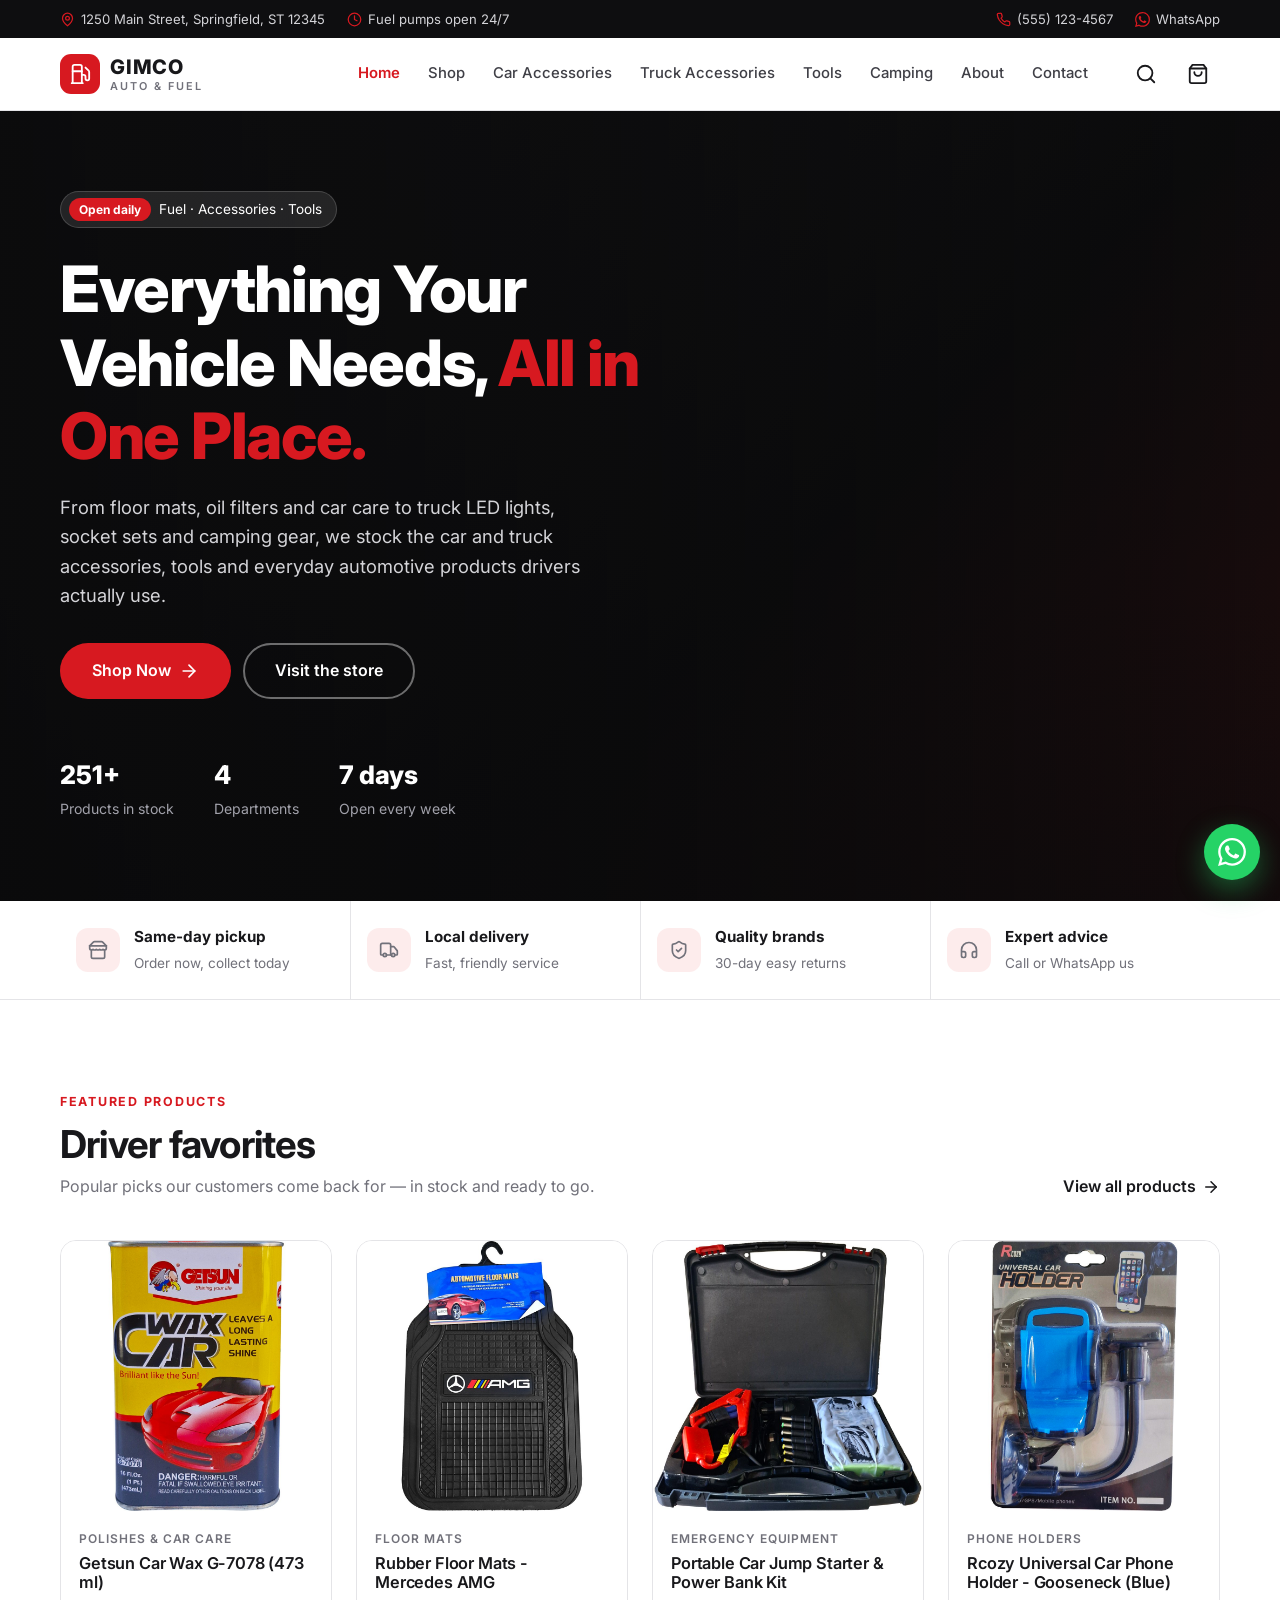
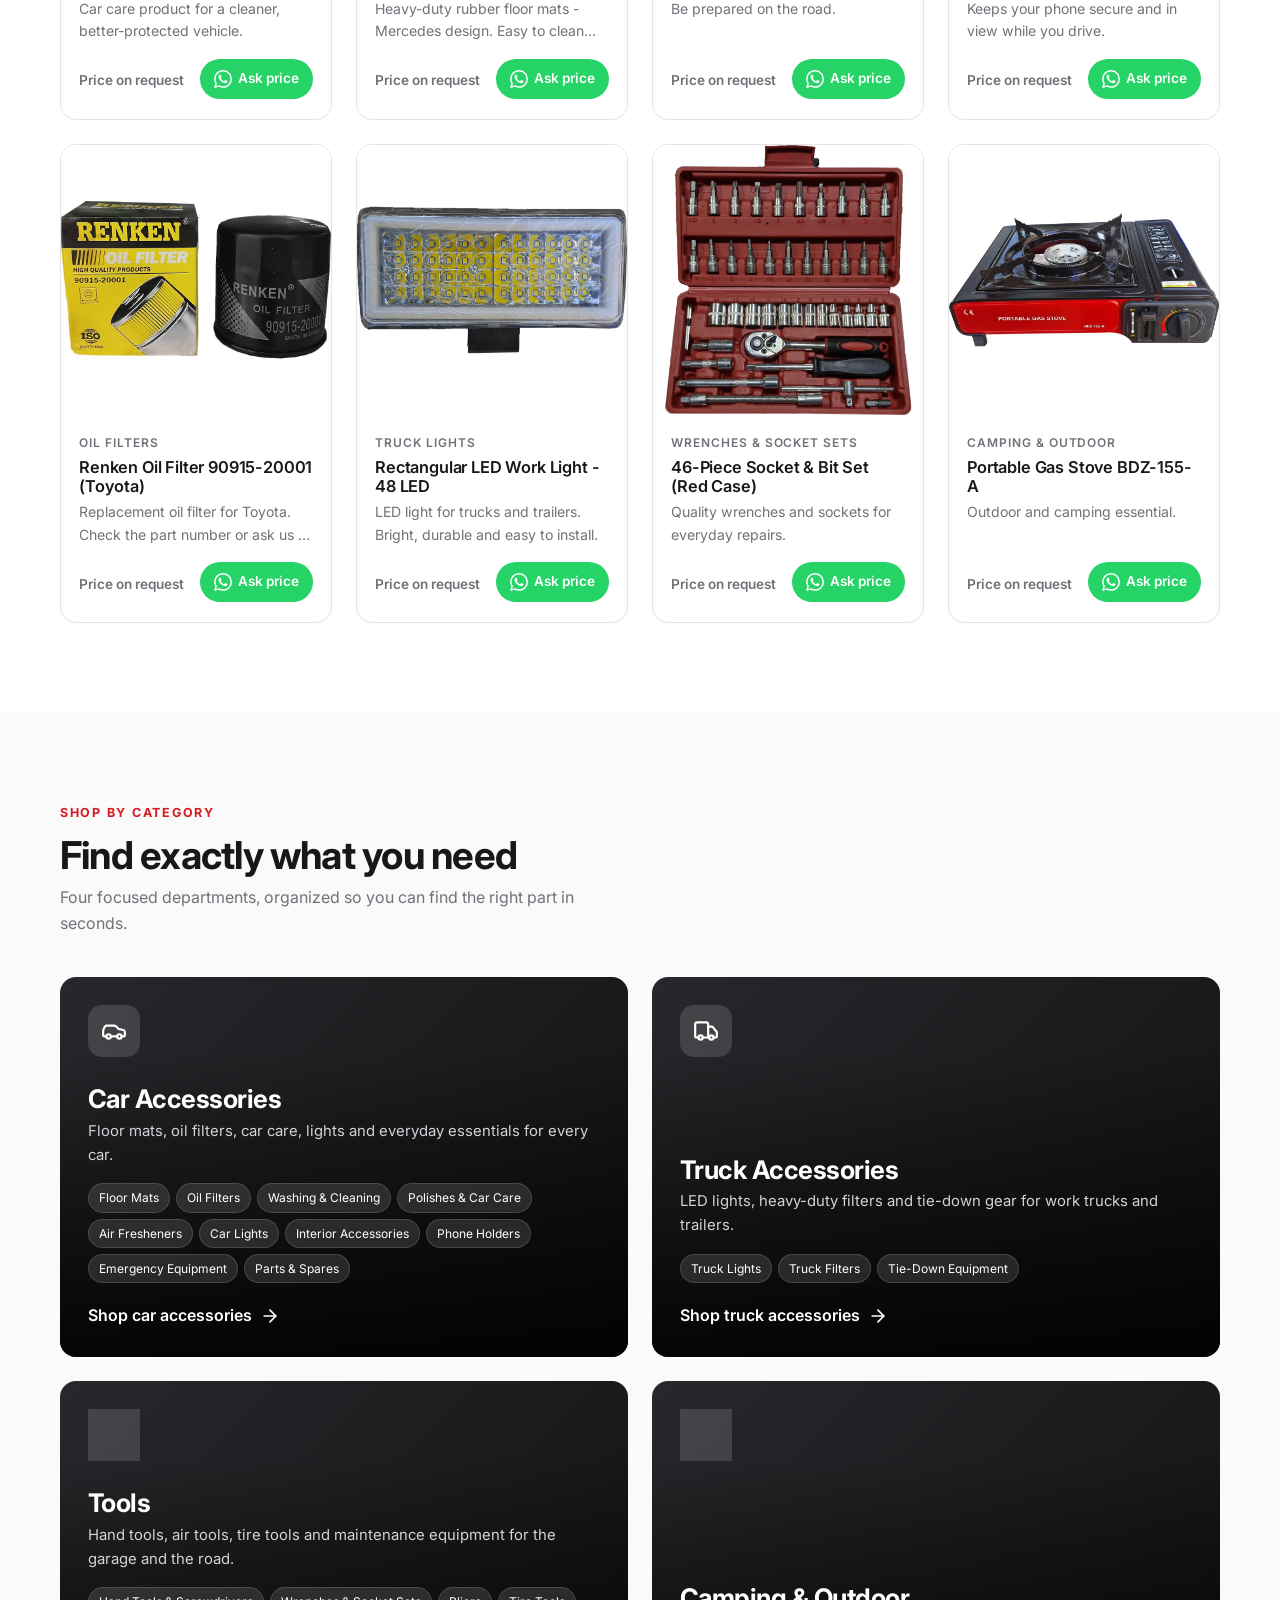
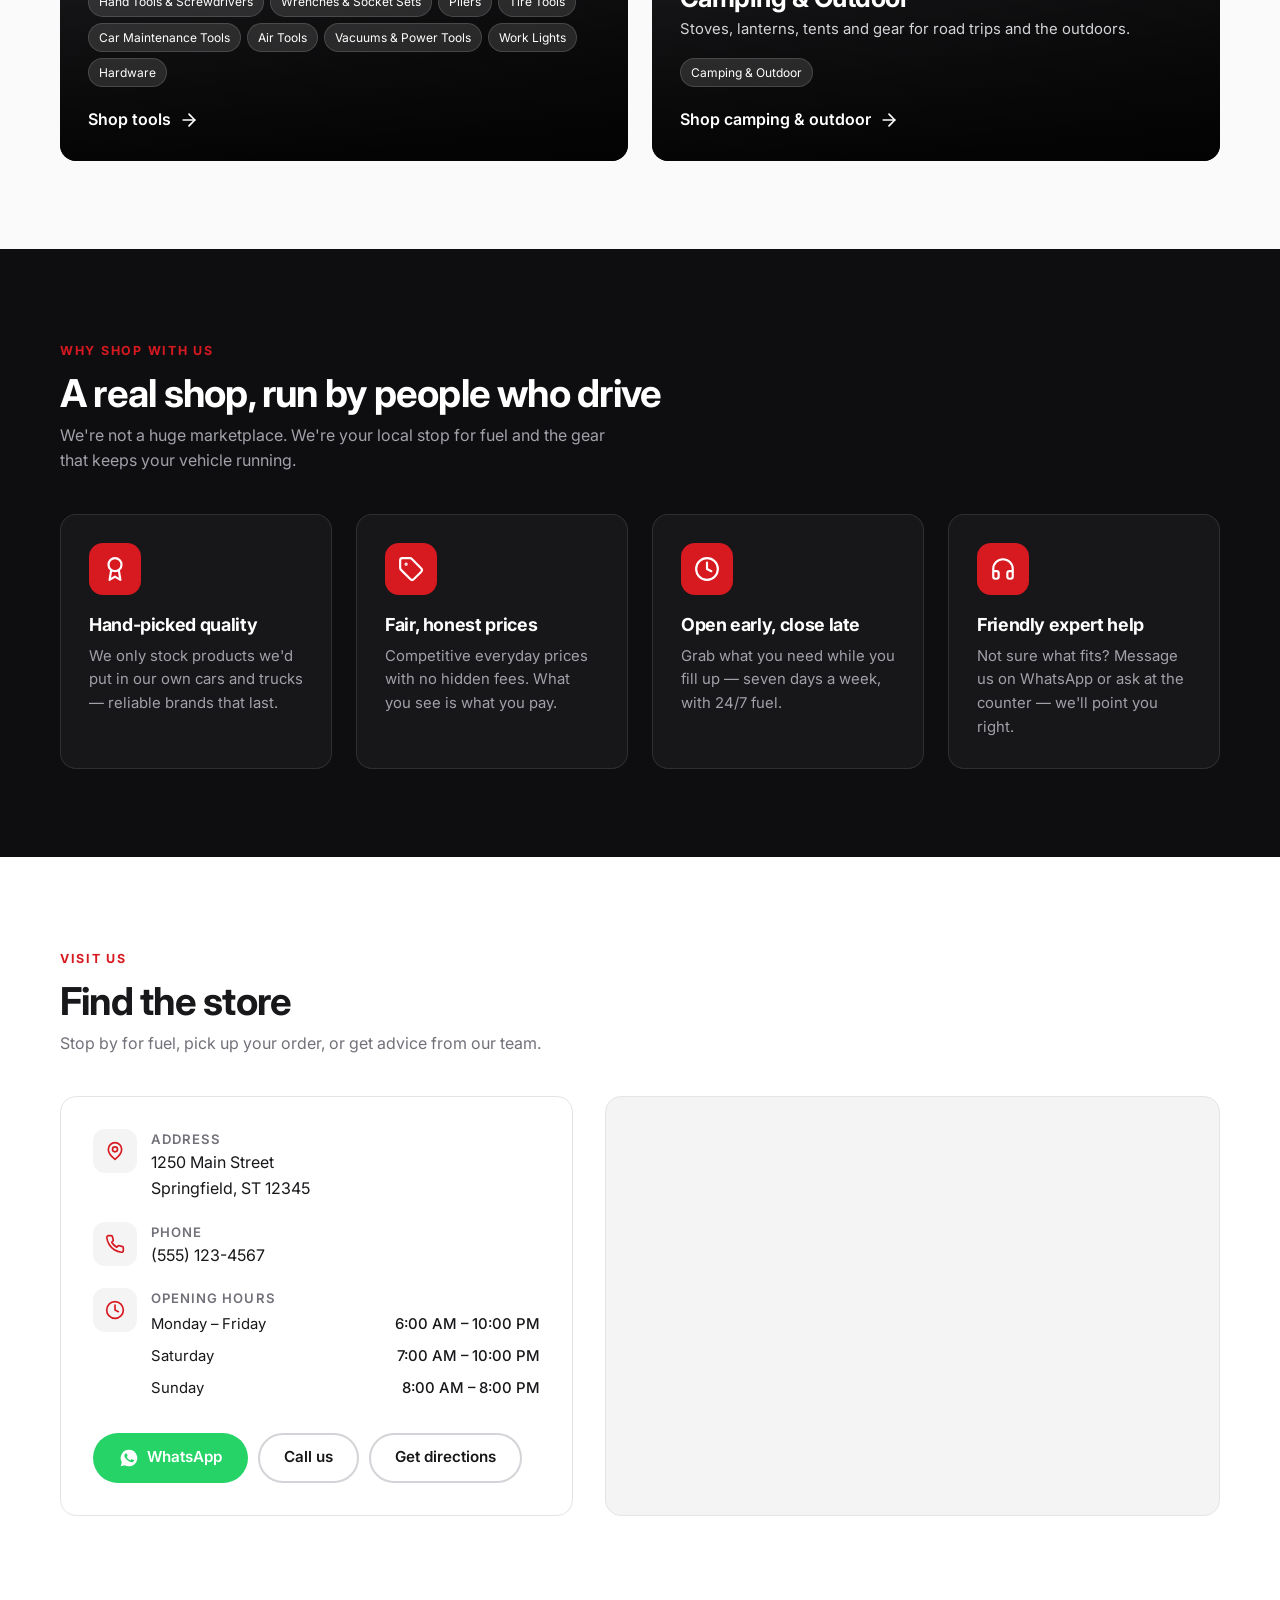
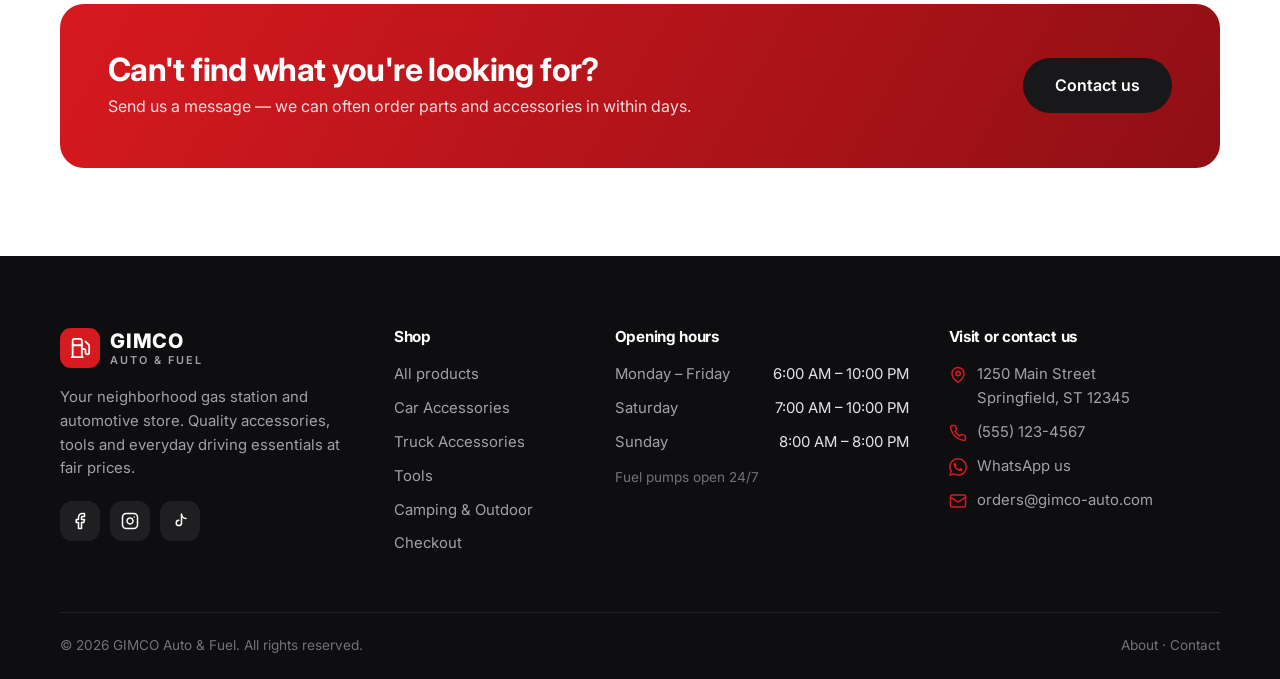
==== commit 1db0c750: "Load the real product catalog from an editable spreadsheet Replace the sample products with the stor" ====
--- a/index.html
+++ b/index.html
@@ -23,7 +23,7 @@
         <div class="hero__content">
           <div class="hero__badge"><span>Open daily</span> Fuel · Accessories · Tools</div>
           <h1>Everything Your Vehicle Needs, <em>All in One Place.</em></h1>
-          <p>From phone mounts and seat covers to truck lights, tie-downs and quality hand tools — we stock the car and truck accessories, tools and everyday automotive products drivers actually use.</p>
+          <p>From floor mats, oil filters and car care to truck LED lights, socket sets and camping gear, we stock the car and truck accessories, tools and everyday automotive products drivers actually use.</p>
           <div class="hero__actions">
             <a class="btn btn--primary btn--lg" href="shop.html">Shop Now
               <svg class="icon" viewBox="0 0 24 24" fill="none" stroke="currentColor" stroke-width="2" stroke-linecap="round" stroke-linejoin="round" aria-hidden="true"><path d="M5 12h14"/><path d="m12 5 7 7-7 7"/></svg>
@@ -31,8 +31,8 @@
             <a class="btn btn--ghost-light btn--lg" href="contact.html">Visit the store</a>
           </div>
           <div class="hero__stats">
-            <div class="hero__stat"><strong id="product-total">35+</strong><span>Products in stock</span></div>
-            <div class="hero__stat"><strong>3</strong><span>Departments</span></div>
+            <div class="hero__stat"><strong id="product-total">250+</strong><span>Products in stock</span></div>
+            <div class="hero__stat"><strong>4</strong><span>Departments</span></div>
             <div class="hero__stat"><strong>7 days</strong><span>Open every week</span></div>
           </div>
         </div>
@@ -85,7 +85,7 @@
           <div>
             <span class="eyebrow">Shop by category</span>
             <h2>Find exactly what you need</h2>
-            <p>Three focused departments, organized so you can find the right part in seconds.</p>
+            <p>Four focused departments, organized so you can find the right part in seconds.</p>
           </div>
         </div>
         <div class="cat-grid" id="category-grid"></div>
@@ -183,9 +183,9 @@
 
   <div id="site-footer"></div>
 
-  <!-- Business details: js/config.js · Products & prices: js/products.js -->
+  <!-- Business details: js/config.js · Products & prices: products.csv -->
   <script src="js/config.js"></script>
-  <script src="js/products.js"></script>
+  <script src="js/catalog.js"></script>
   <script src="js/app.js"></script>
   <script src="js/pages.js"></script>
 </body>
--- a/css/styles.css
+++ b/css/styles.css
@@ -56,6 +56,10 @@
   overflow: hidden;
 }
 
+[hidden] {
+  display: none !important;
+}
+
 img {
   max-width: 100%;
   display: block;
@@ -771,6 +775,20 @@
   height: 18px;
 }
 
+.add-btn--ask {
+  background: var(--whatsapp);
+}
+
+.add-btn--ask:hover {
+  background: #1fb857;
+}
+
+.price--ask {
+  font-size: 0.85rem;
+  font-weight: 600;
+  color: var(--gray-500);
+}
+
 .add-btn.is-added {
   background: var(--green);
 }
@@ -785,7 +803,7 @@
 
 .cat-grid {
   display: grid;
-  grid-template-columns: repeat(3, 1fr);
+  grid-template-columns: repeat(2, 1fr);
   gap: 24px;
 }
 
@@ -794,7 +812,7 @@
   display: flex;
   flex-direction: column;
   justify-content: flex-end;
-  min-height: 420px;
+  min-height: 380px;
   padding: 28px;
   border-radius: var(--radius);
   overflow: hidden;
@@ -1475,6 +1493,17 @@
   margin: 0;
 }
 
+.type-section__head h2 span {
+  font-size: 0.9rem;
+  font-weight: 600;
+  color: var(--gray-400);
+  margin-left: 6px;
+}
+
+.brand-chips {
+  margin: -8px 0 20px;
+}
+
 .type-section__head span {
   color: var(--gray-500);
   font-size: 0.9rem;
@@ -1497,6 +1526,44 @@
   overflow: hidden;
   background: var(--gray-100);
   aspect-ratio: 1 / 1;
+}
+
+.gallery-col {
+  position: sticky;
+  top: calc(var(--header-h) + 24px);
+}
+
+.gallery-col .product-gallery {
+  position: relative;
+  top: auto;
+}
+
+.thumbs {
+  display: flex;
+  gap: 10px;
+  margin-top: 12px;
+  flex-wrap: wrap;
+}
+
+.thumb {
+  width: 72px;
+  height: 72px;
+  padding: 0;
+  border-radius: 12px;
+  overflow: hidden;
+  border: 2px solid transparent;
+  background: var(--gray-100);
+  cursor: pointer;
+}
+
+.thumb img {
+  width: 100%;
+  height: 100%;
+  object-fit: cover;
+}
+
+.thumb.is-active {
+  border-color: var(--ink);
 }
 
 .product-gallery img {
@@ -2401,6 +2468,7 @@
     gap: 28px;
   }
   .product-gallery,
+  .gallery-col,
   .order-summary {
     position: relative;
     top: auto;
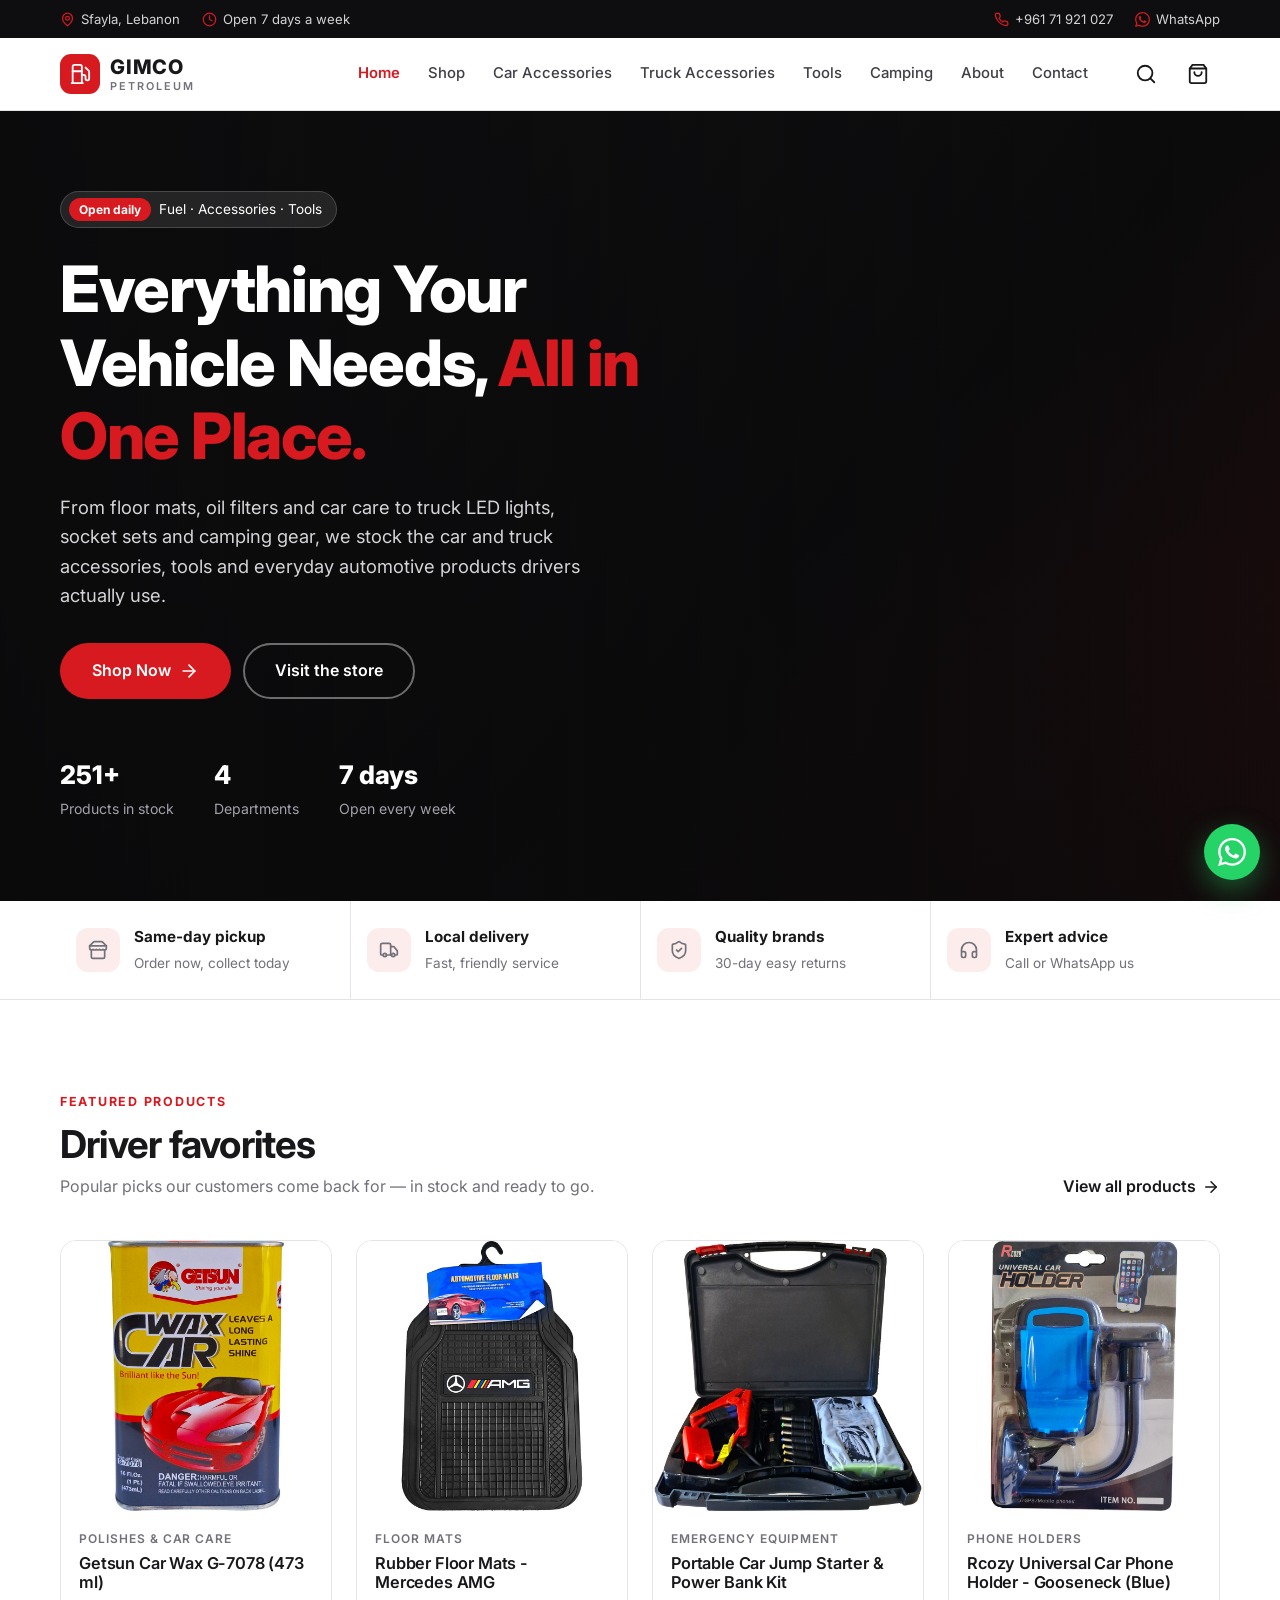
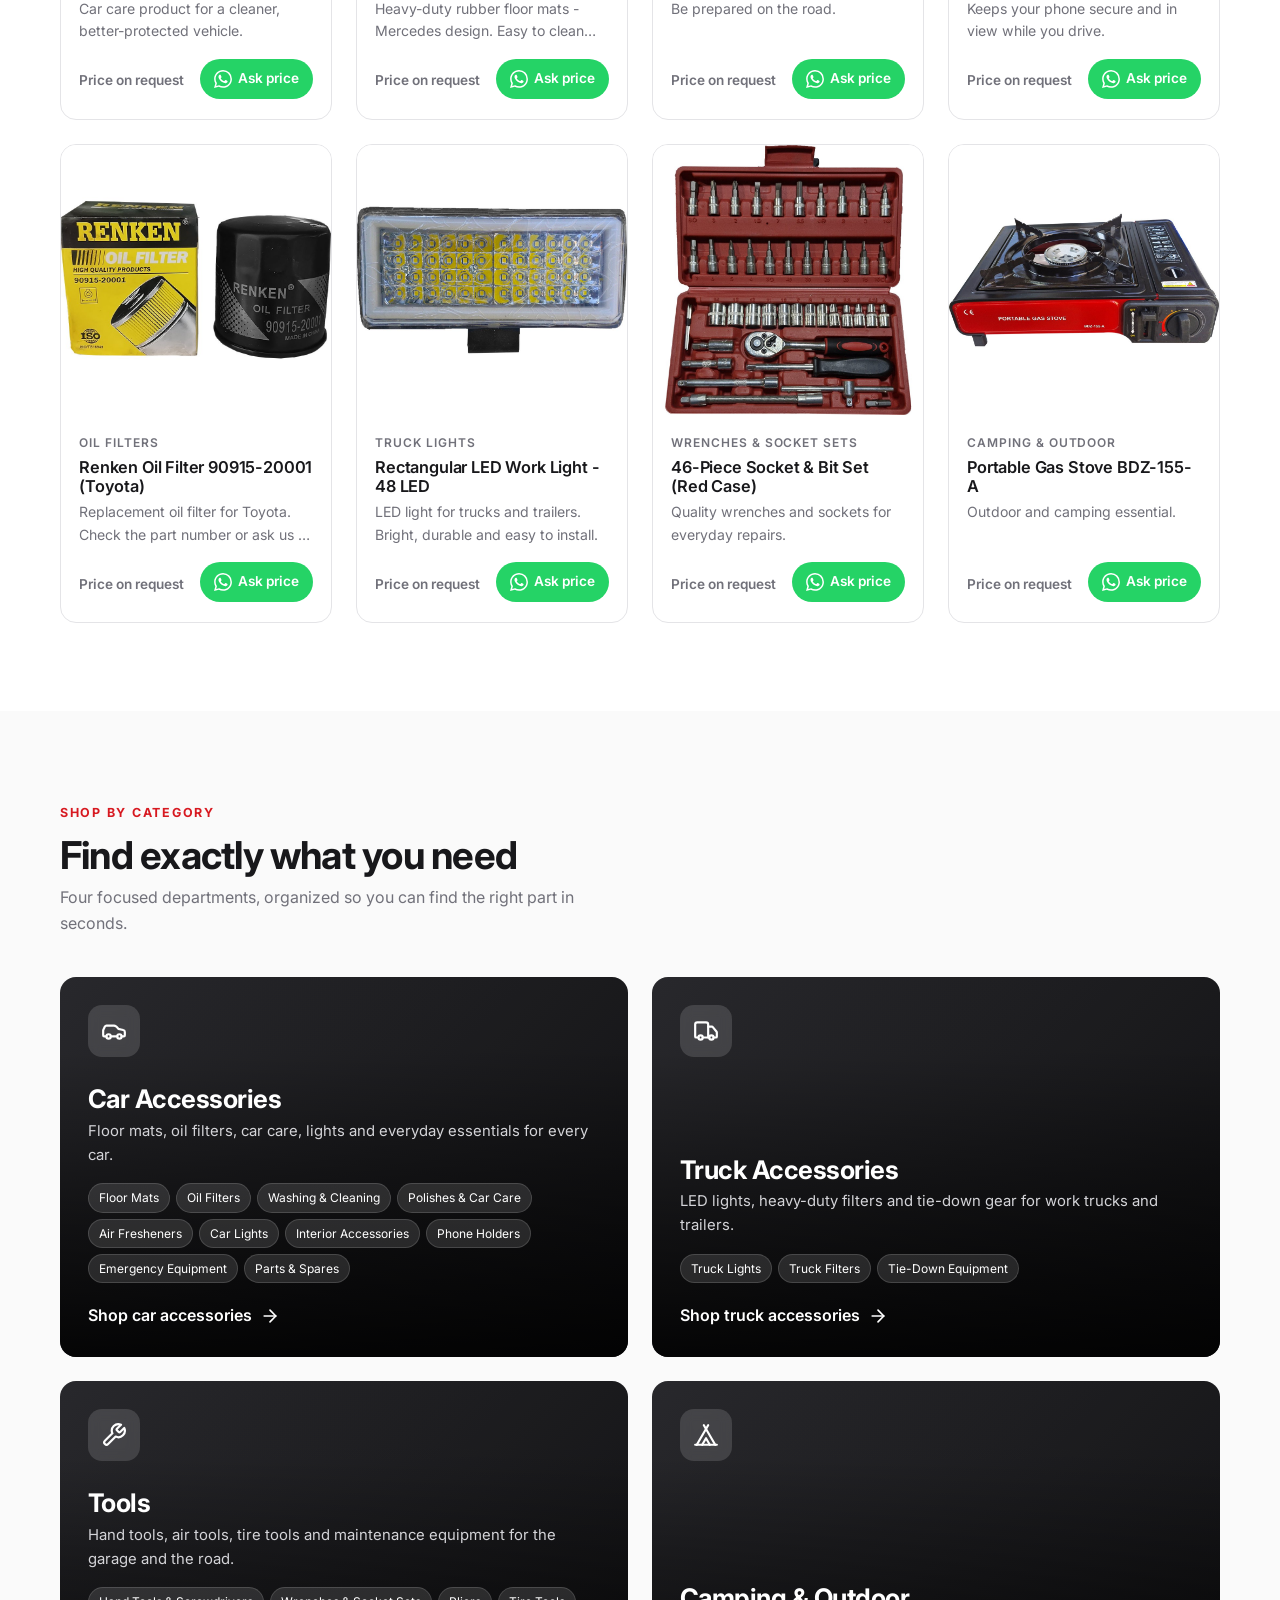
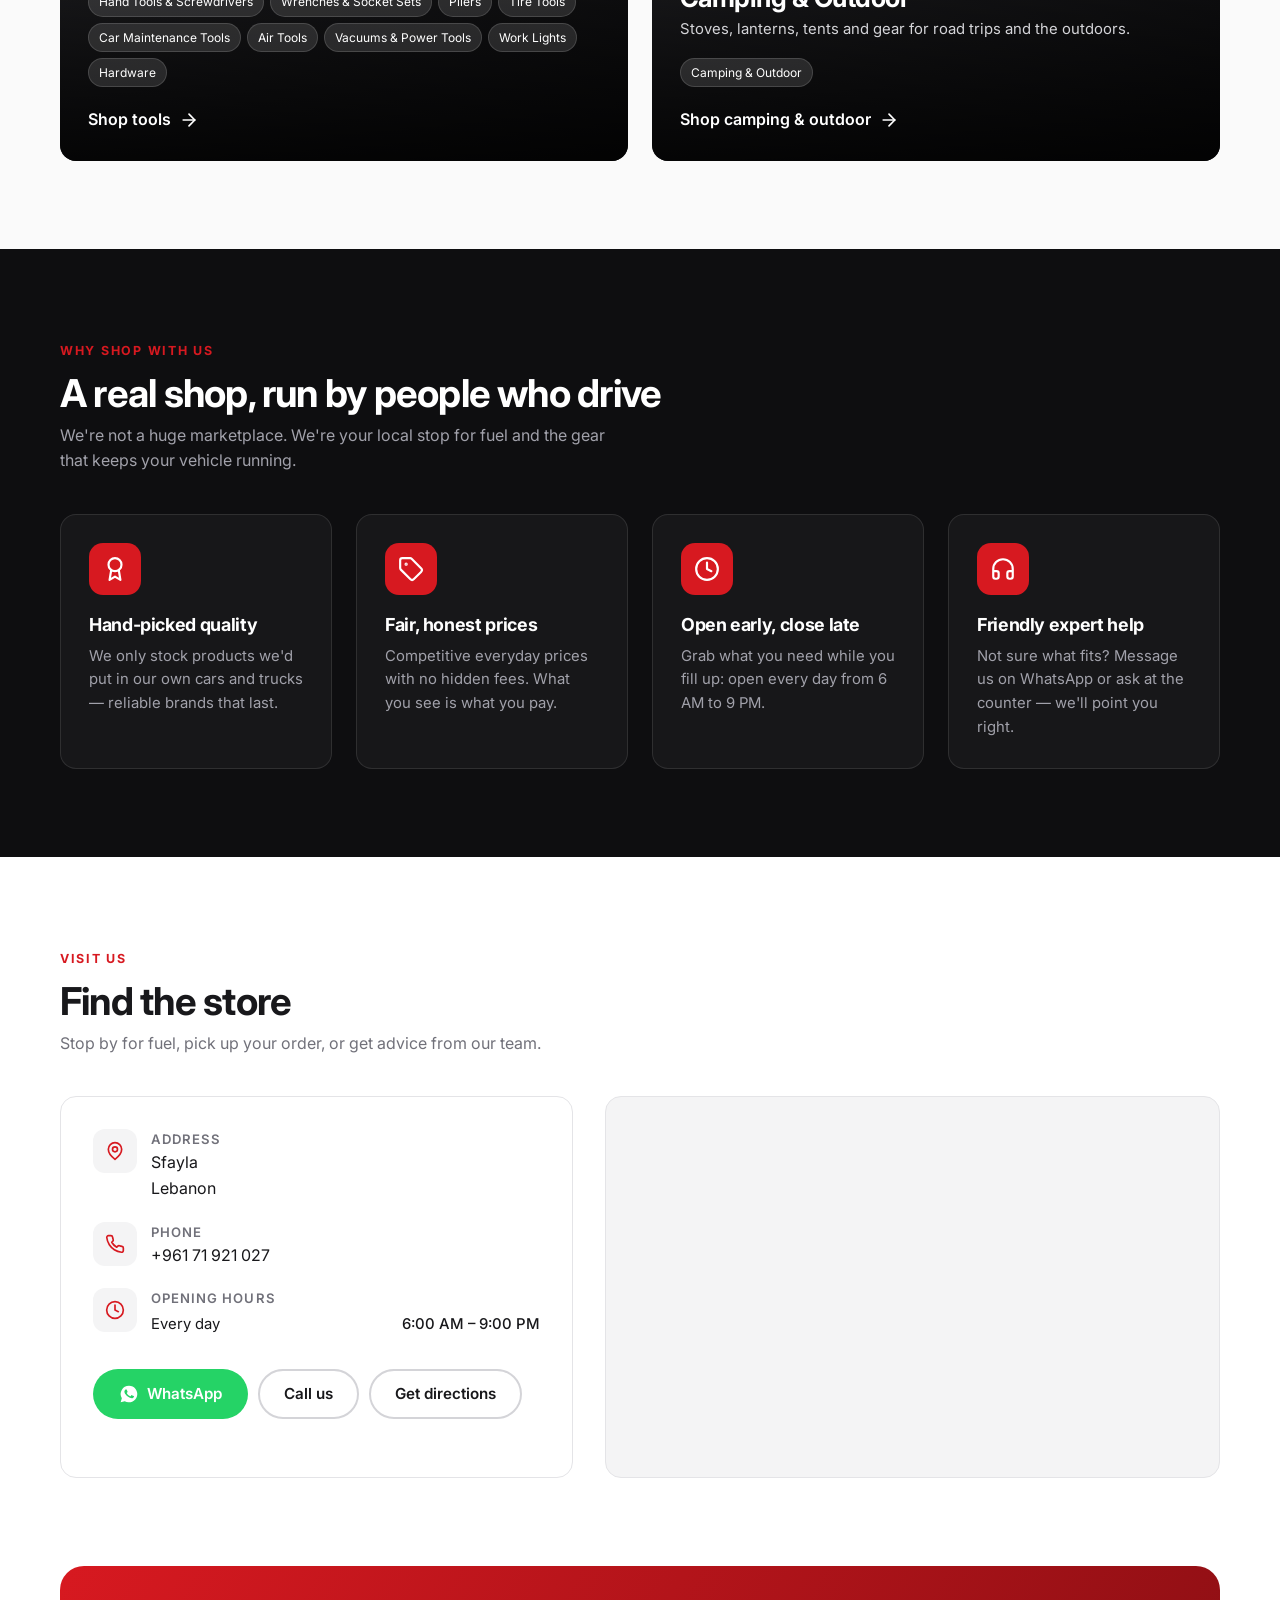
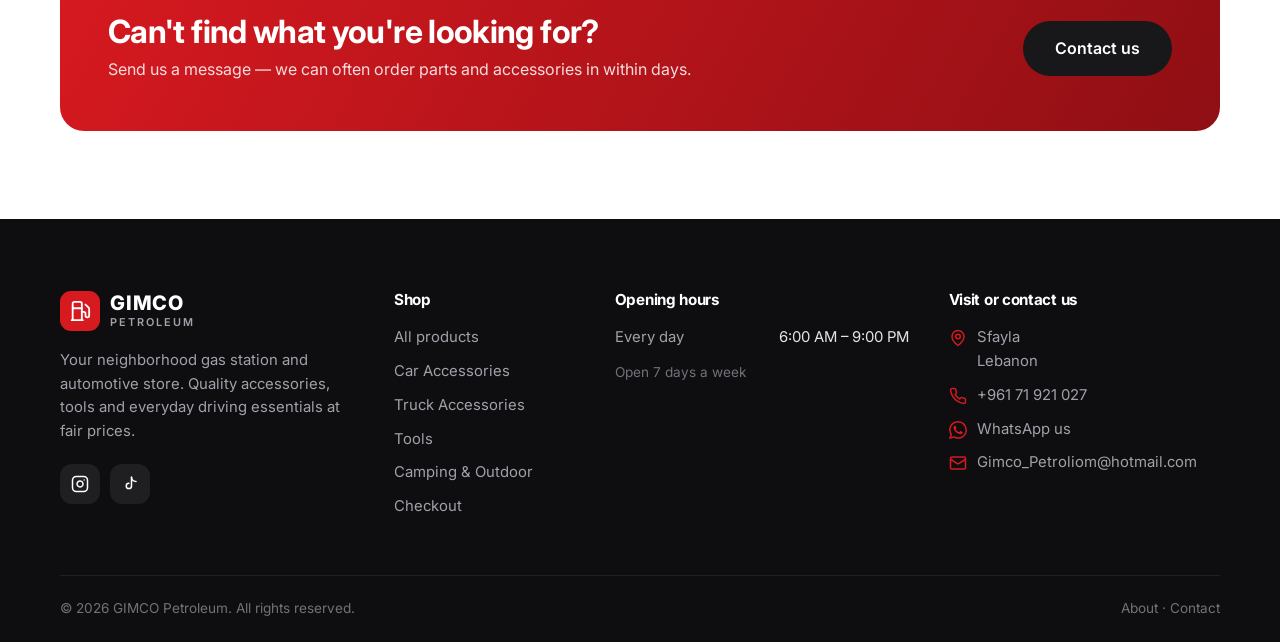
==== commit 1fc0b0bc: "Add GIMCO Petroleum business details Real phone, WhatsApp, email, address (Sfayla, Lebanon), opening" ====
--- a/index.html
+++ b/index.html
@@ -3,7 +3,7 @@
 <head>
   <meta charset="utf-8">
   <meta name="viewport" content="width=device-width, initial-scale=1">
-  <title>GIMCO Auto &amp; Fuel | Car &amp; Truck Accessories, Tools &amp; Fuel</title>
+  <title>GIMCO Petroleum | Car &amp; Truck Accessories, Tools &amp; Fuel</title>
   <meta name="description" content="Your local gas station and automotive shop: car accessories, truck accessories, tools and maintenance products for every driver.">
   <meta name="theme-color" content="#0e0e10">
   <link rel="icon" href="images/favicon.svg" type="image/svg+xml">
@@ -116,7 +116,7 @@
           <div class="why-card reveal">
             <div class="why-card__icon"><svg class="icon" viewBox="0 0 24 24" fill="none" stroke="currentColor" stroke-width="2" stroke-linecap="round" stroke-linejoin="round"><circle cx="12" cy="12" r="10"/><polyline points="12 6 12 12 16 14"/></svg></div>
             <h3>Open early, close late</h3>
-            <p>Grab what you need while you fill up — seven days a week, with 24/7 fuel.</p>
+            <p>Grab what you need while you fill up: open every day from 6 AM to 9 PM.</p>
           </div>
           <div class="why-card reveal">
             <div class="why-card__icon"><svg class="icon" viewBox="0 0 24 24" fill="none" stroke="currentColor" stroke-width="2" stroke-linecap="round" stroke-linejoin="round"><path d="M3 14h3a2 2 0 0 1 2 2v3a2 2 0 0 1-2 2H5a2 2 0 0 1-2-2v-7a9 9 0 0 1 18 0v7a2 2 0 0 1-2 2h-1a2 2 0 0 1-2-2v-3a2 2 0 0 1 2-2h3"/></svg></div>
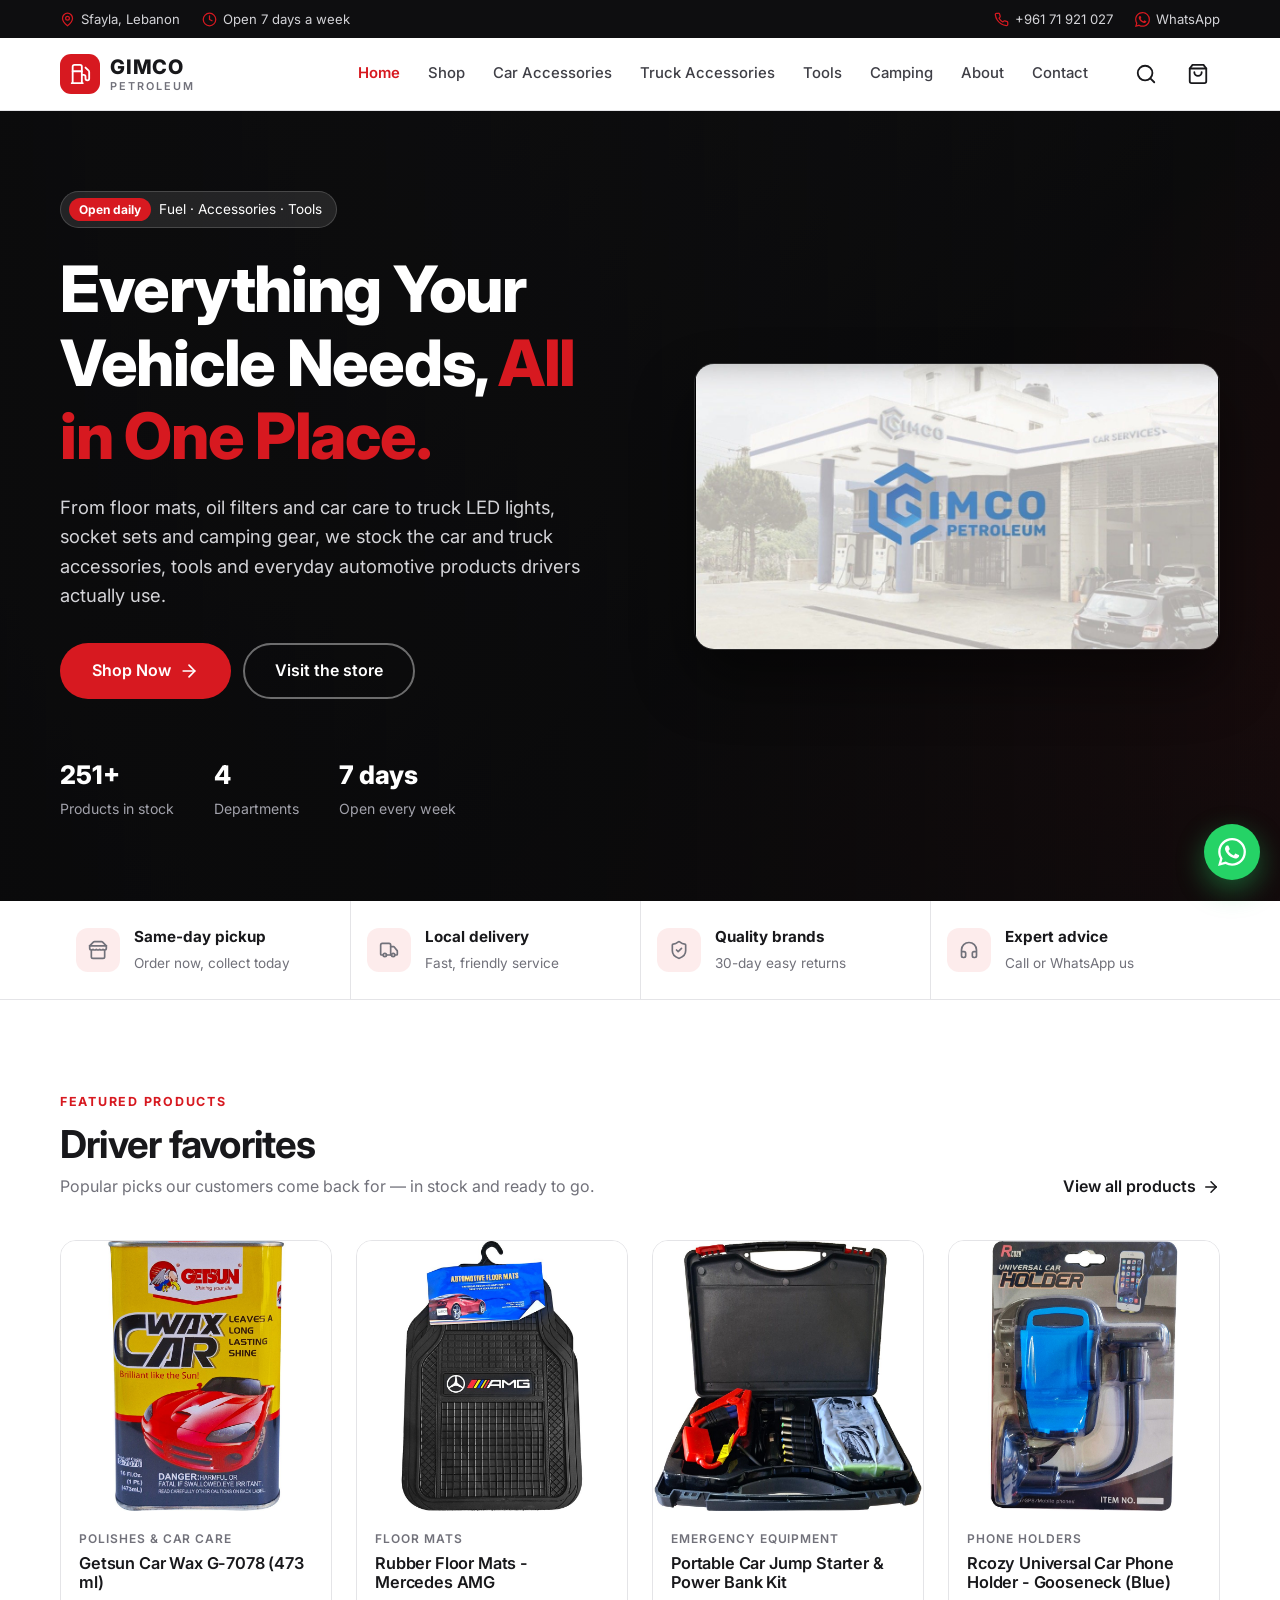
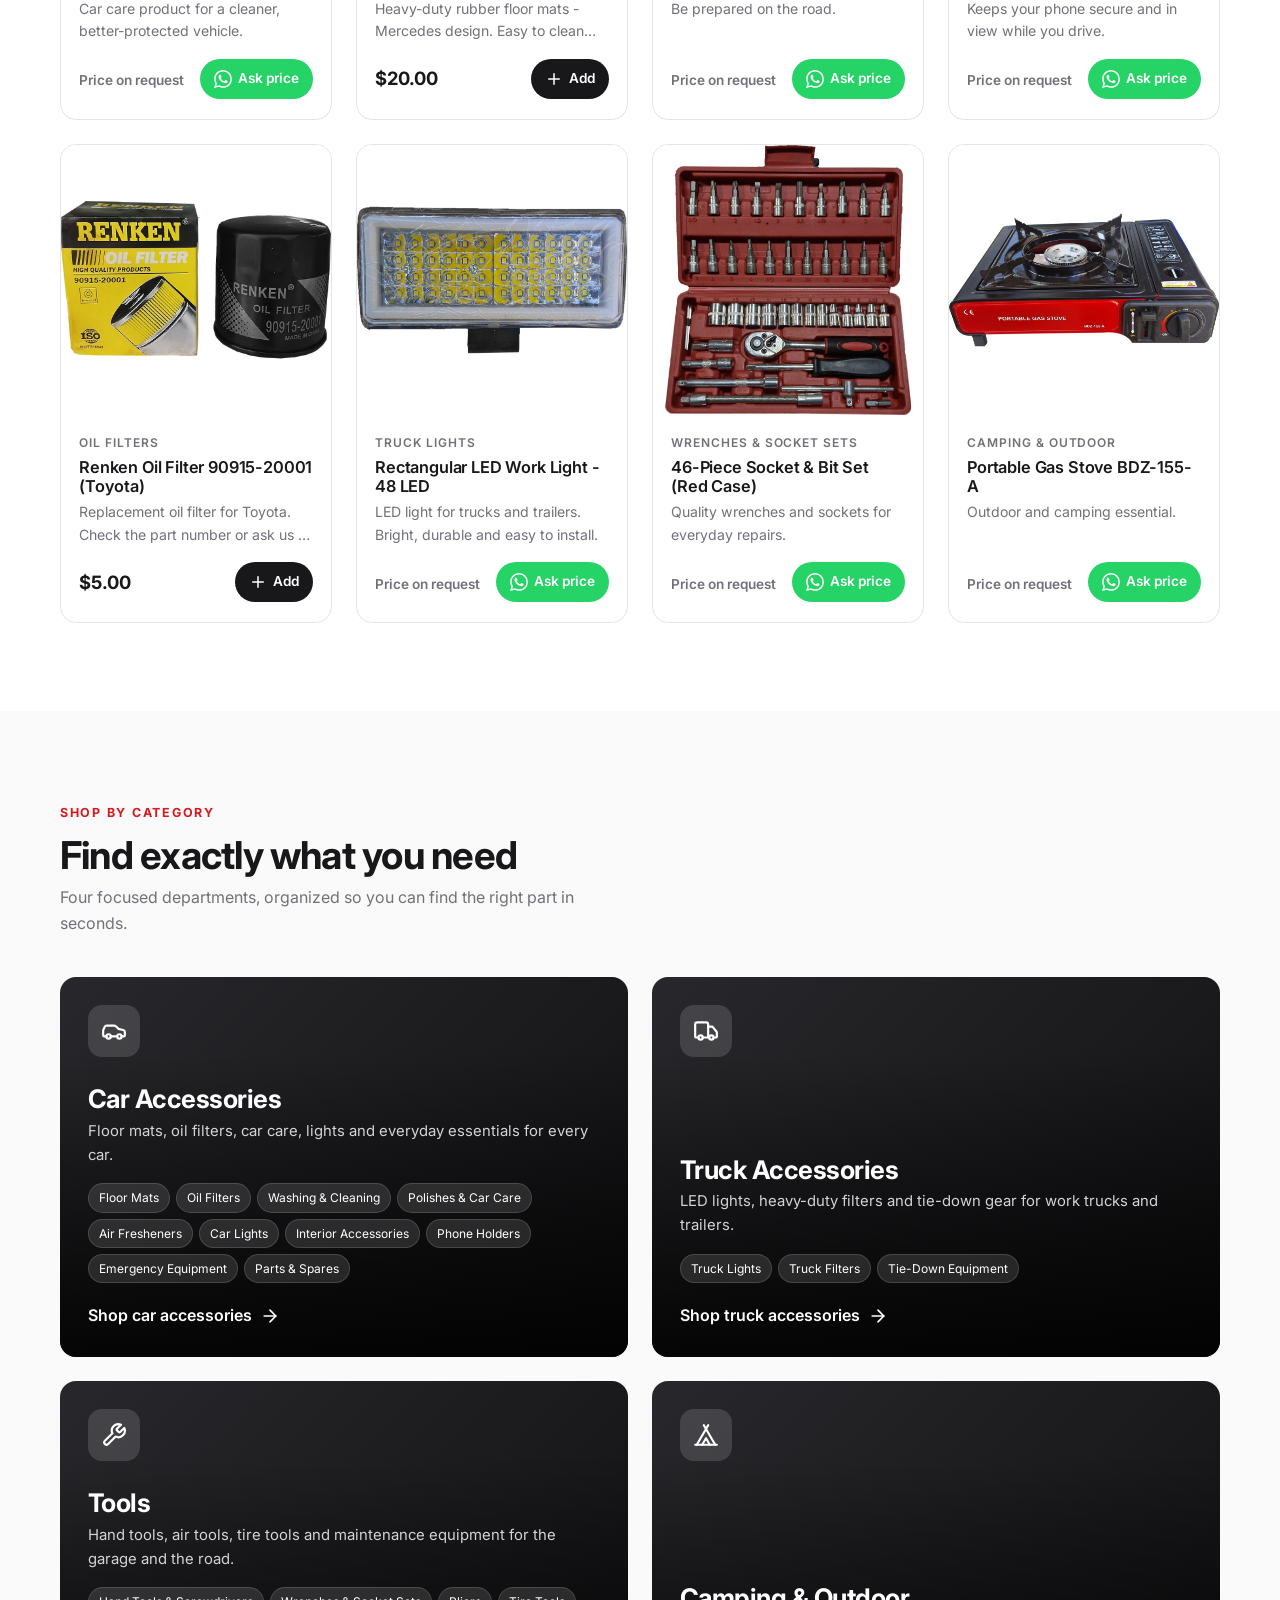
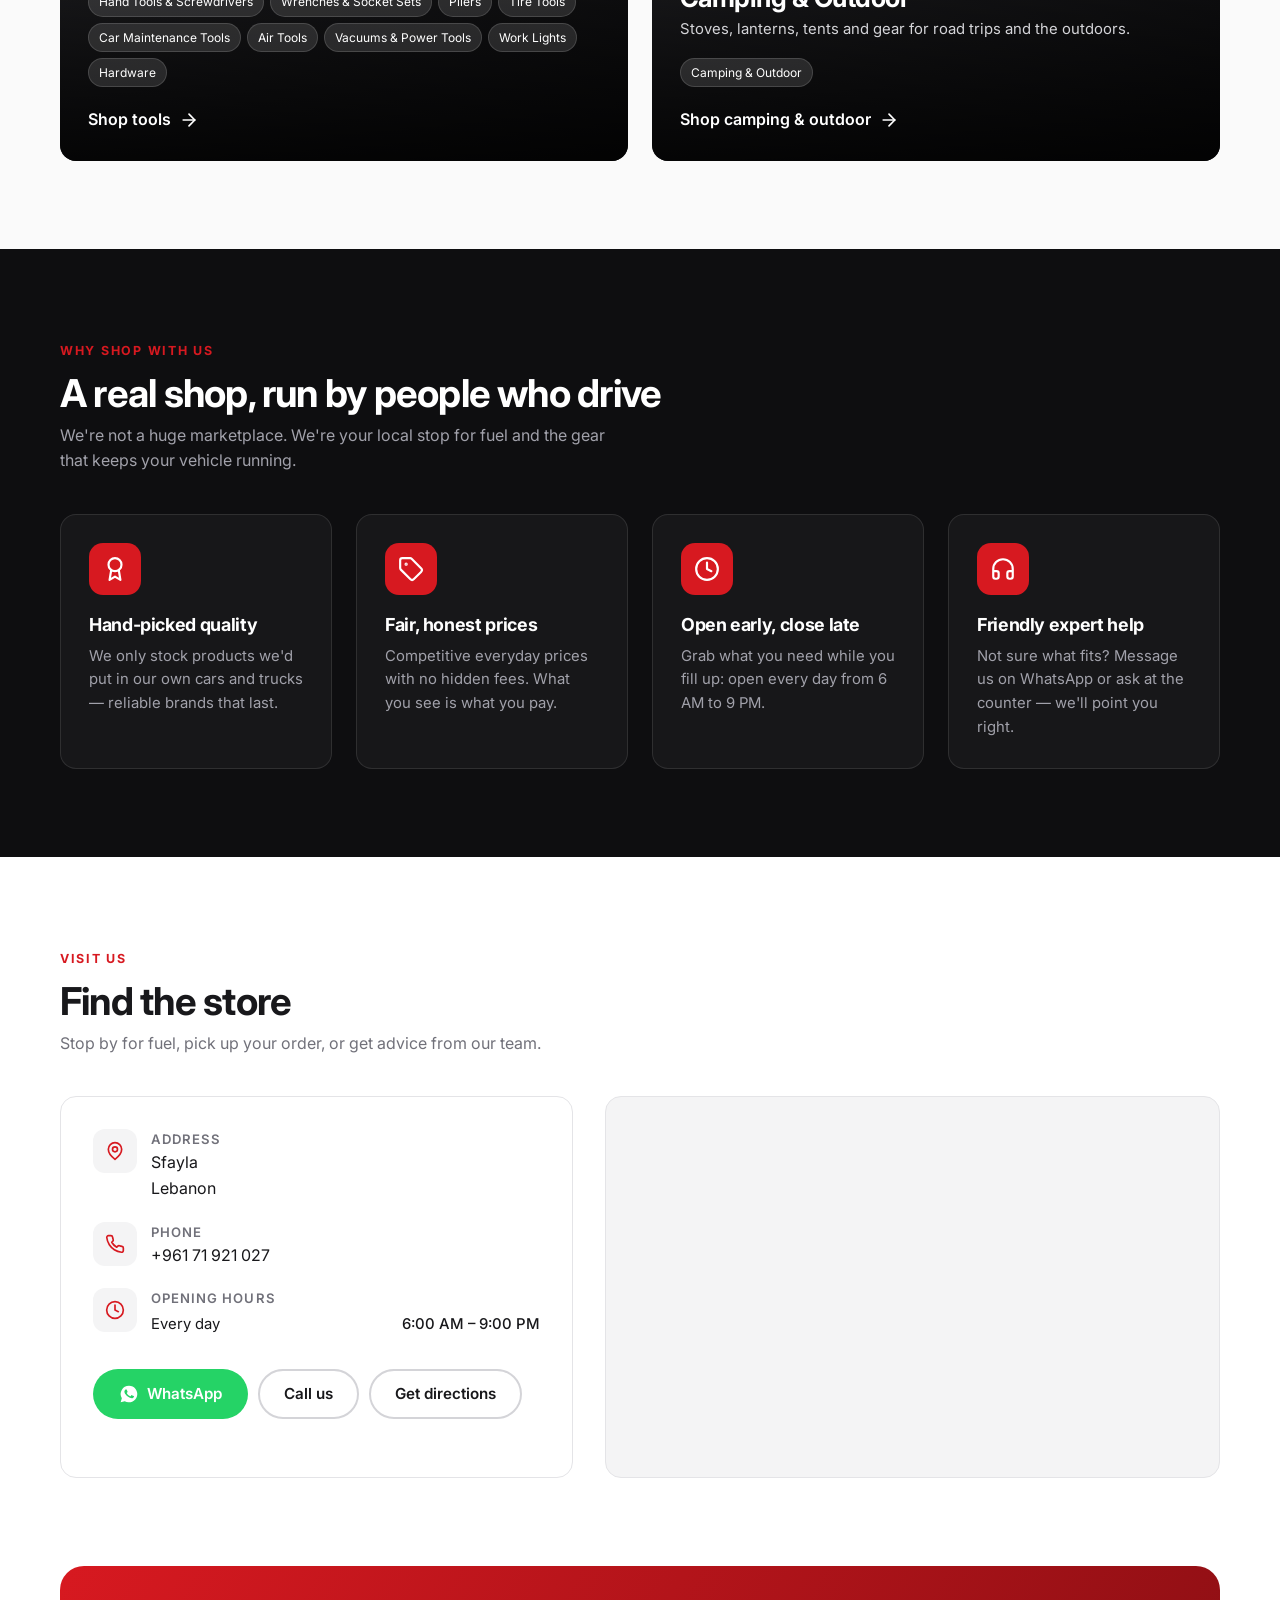
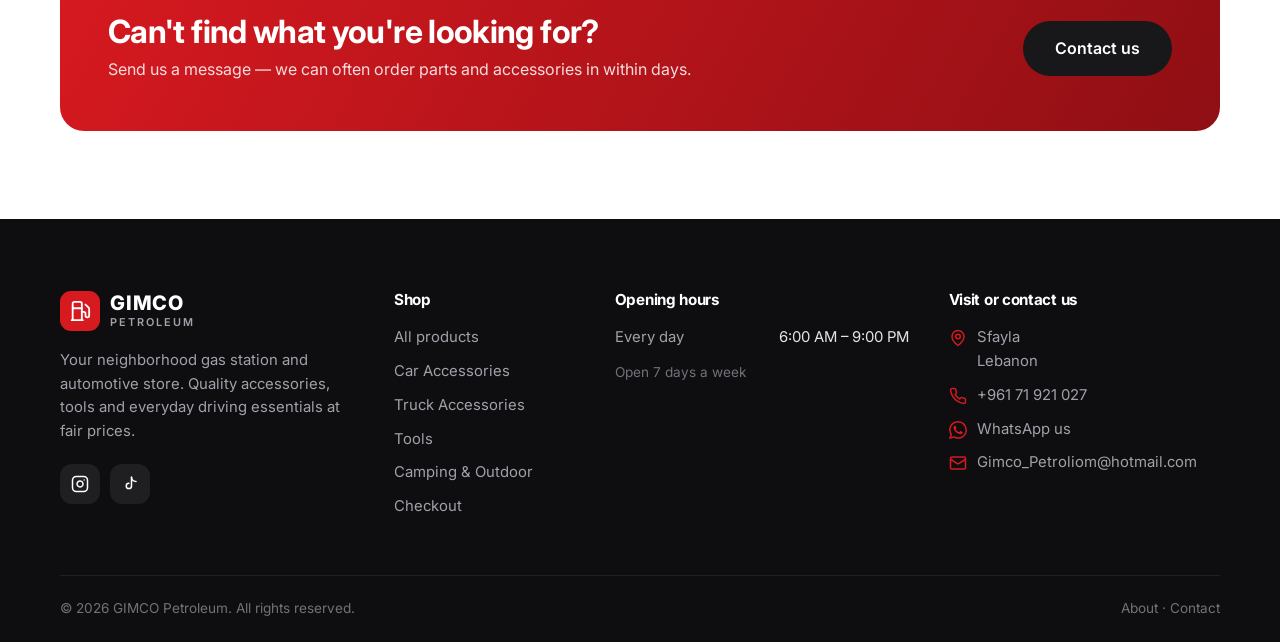
==== commit afc01f79: "Use the station's own photo on the homepage and About page Co-Authored-By: Claude Opus 5.5 <noreply@" ====
--- a/index.html
+++ b/index.html
@@ -18,8 +18,8 @@
   <main>
     <!-- Hero -->
     <section class="hero">
-      <div class="hero__bg" data-bind="bg" data-image="hero"></div>
       <div class="container">
+       <div class="hero__grid">
         <div class="hero__content">
           <div class="hero__badge"><span>Open daily</span> Fuel · Accessories · Tools</div>
           <h1>Everything Your Vehicle Needs, <em>All in One Place.</em></h1>
@@ -36,6 +36,8 @@
             <div class="hero__stat"><strong>7 days</strong><span>Open every week</span></div>
           </div>
         </div>
+        <figure class="hero__photo"><img data-bind="src" data-image="hero" alt="GIMCO Petroleum station in Sfayla"></figure>
+       </div>
       </div>
     </section>
 
--- a/css/styles.css
+++ b/css/styles.css
@@ -484,8 +484,28 @@
   padding-bottom: 80px;
 }
 
+.hero__grid {
+  display: grid;
+  grid-template-columns: 1.1fr 1fr;
+  gap: 56px;
+  align-items: center;
+}
+
 .hero__content {
   max-width: 640px;
+}
+
+.hero__photo {
+  margin: 0;
+  border-radius: 20px;
+  overflow: hidden;
+  box-shadow: 0 30px 60px rgba(0, 0, 0, 0.45);
+  border: 1px solid rgba(255, 255, 255, 0.12);
+}
+
+.hero__photo img {
+  width: 100%;
+  height: auto;
 }
 
 .hero__badge {
@@ -2452,6 +2472,9 @@
     border-top: 1px solid var(--gray-200);
   }
   .cat-grid {
+    grid-template-columns: 1fr;
+  }
+  .hero__grid {
     grid-template-columns: 1fr;
   }
   .cat-card {
@@ -2544,6 +2567,9 @@
   .section-head {
     margin-bottom: 28px;
   }
+  .hero__grid {
+    gap: 36px;
+  }
   .hero .container {
     min-height: auto;
     padding-top: 64px;
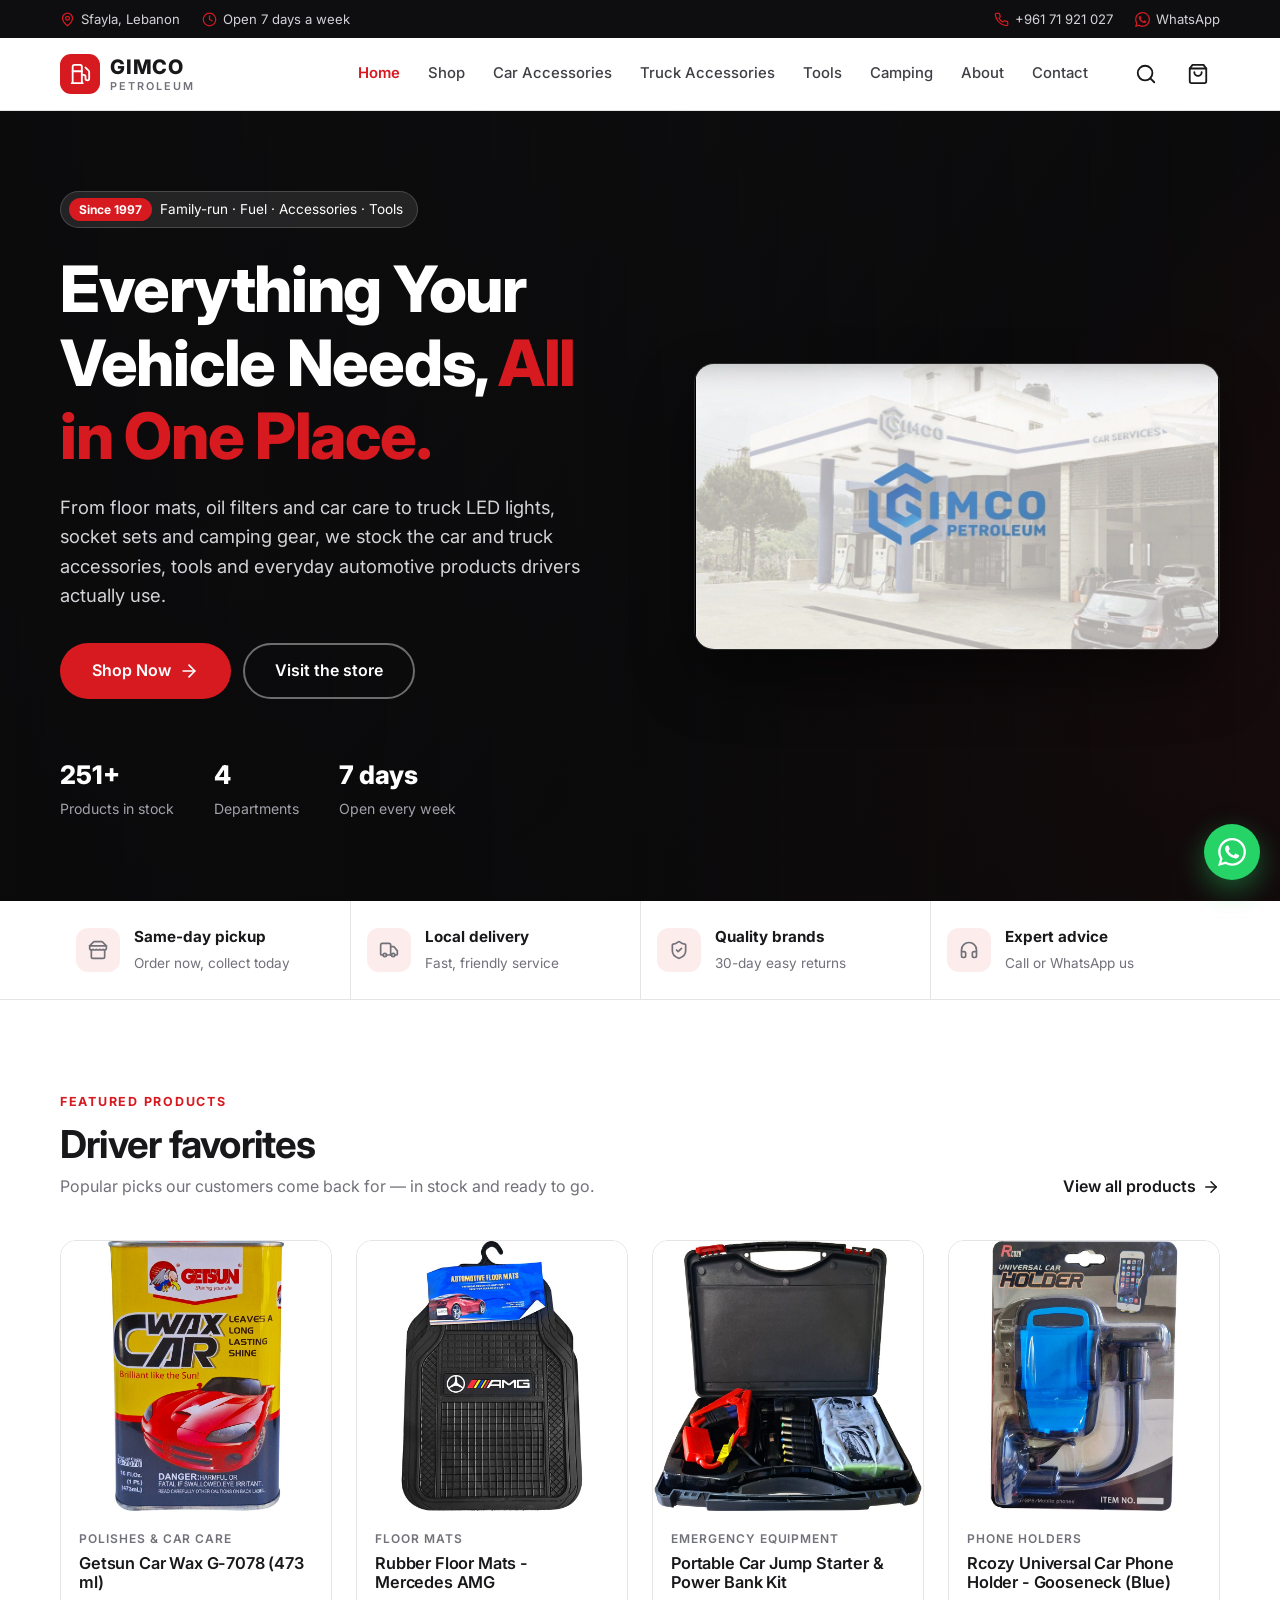
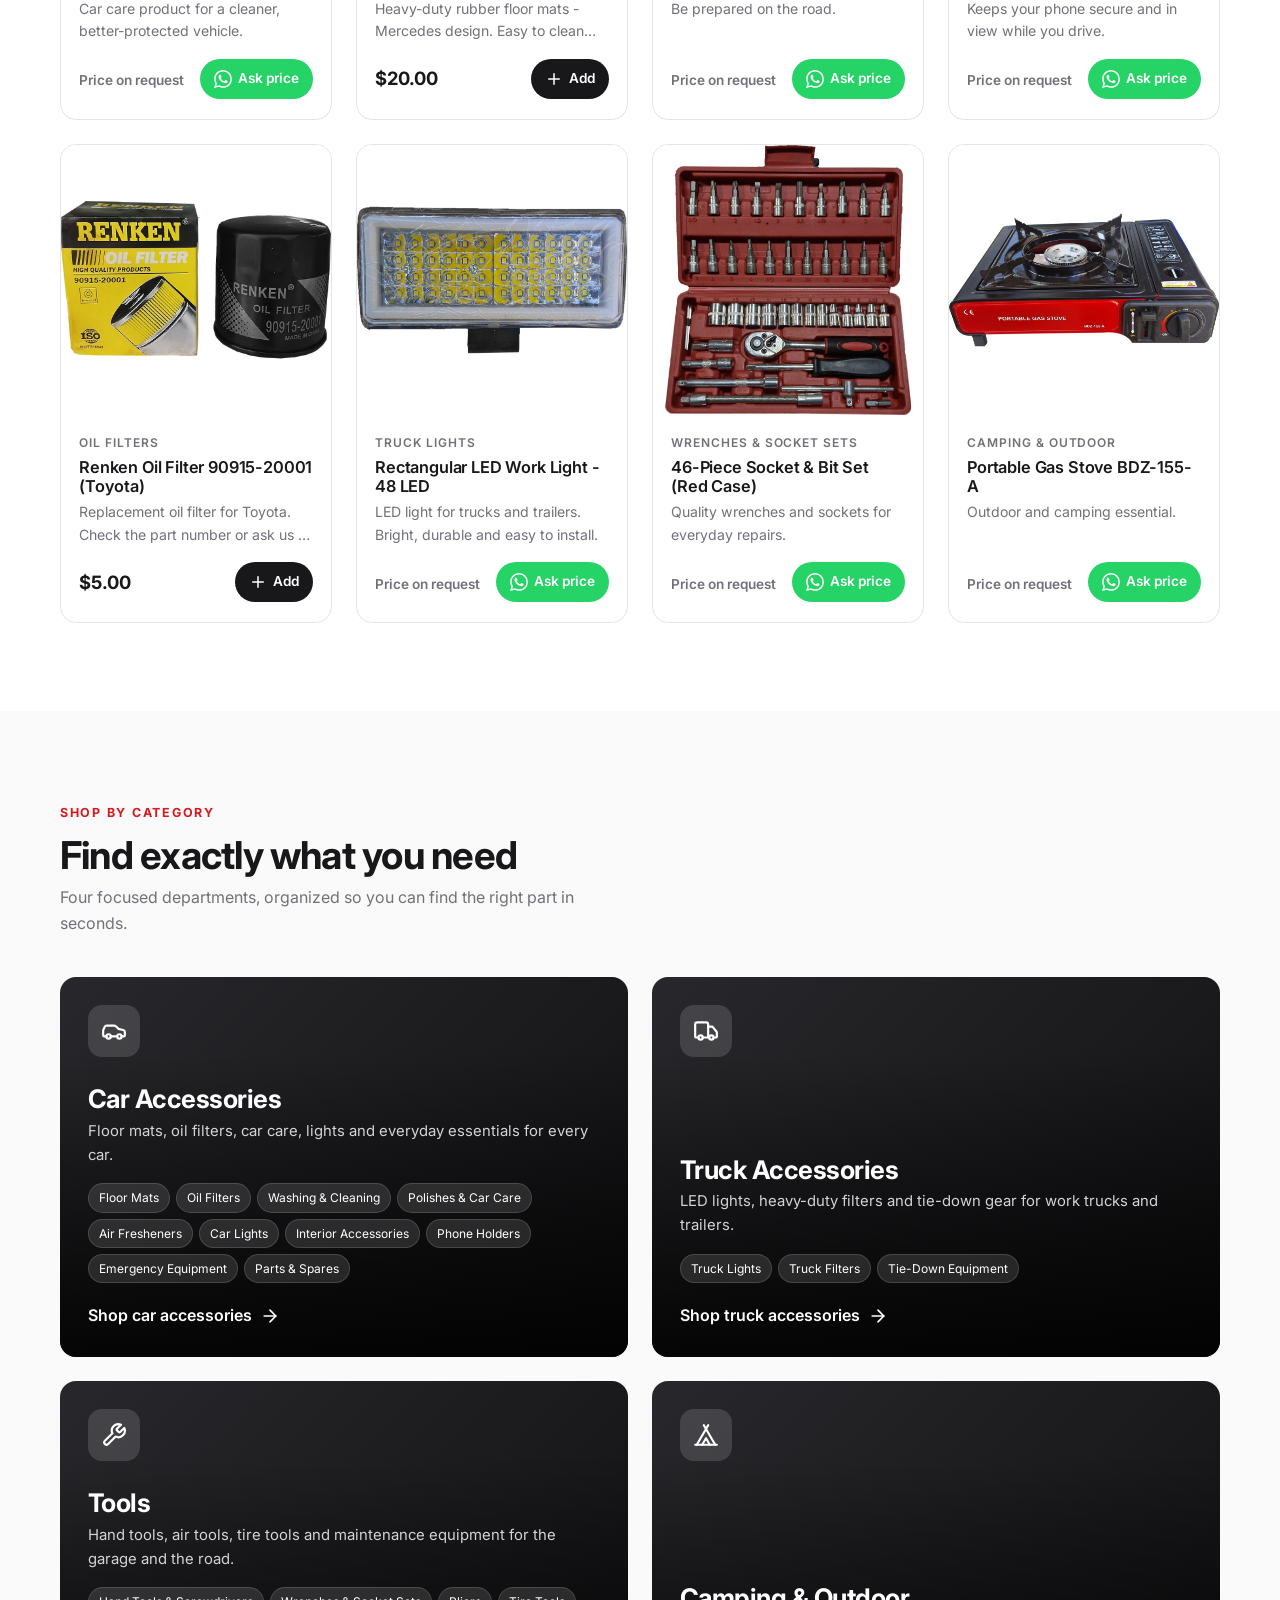
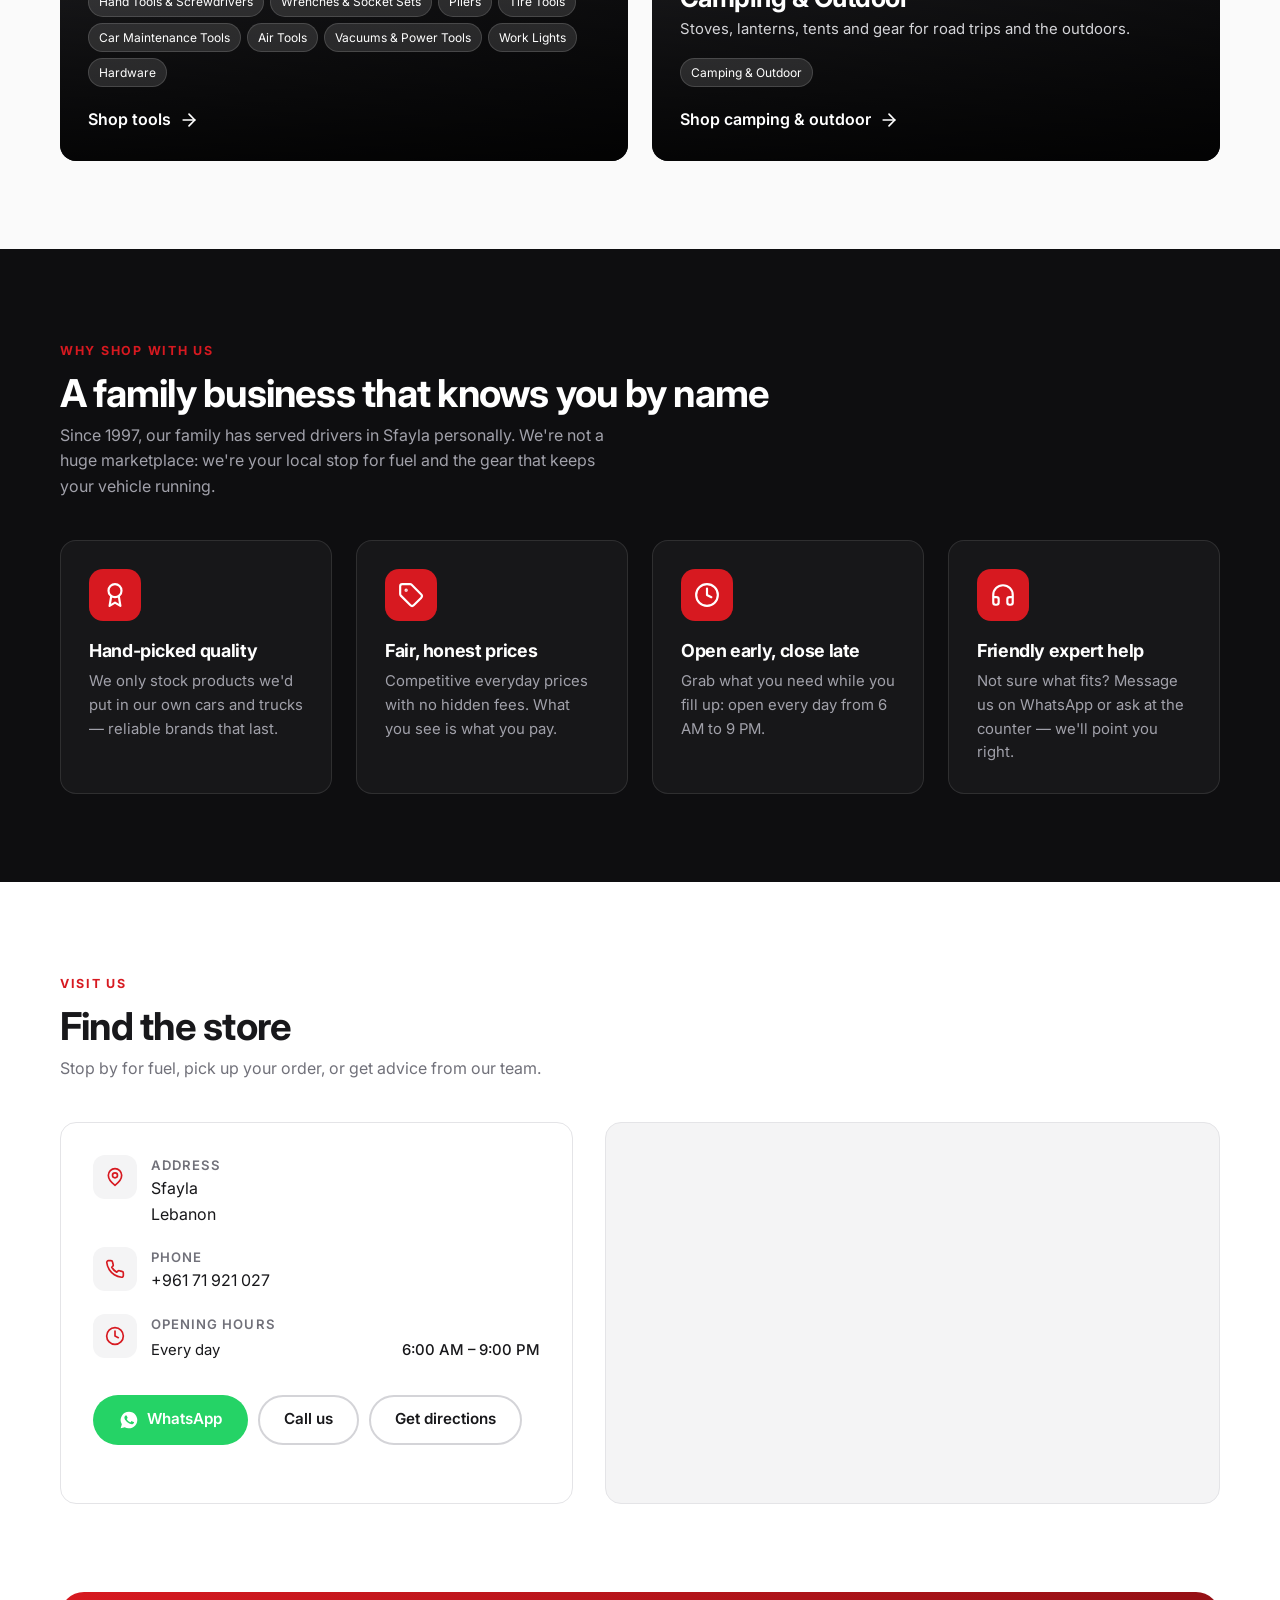
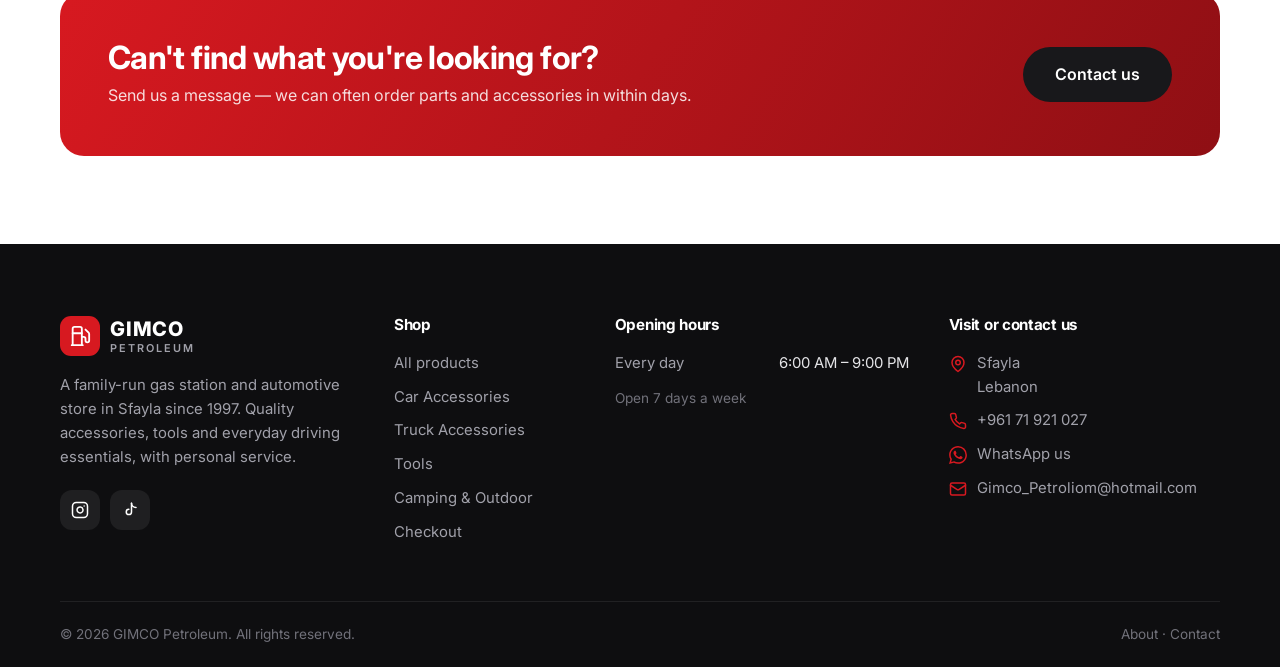
==== commit b563a065: "Add GIMCO's real story: family business since 1997 Co-Authored-By: Claude Opus 5.5 <noreply@anthropi" ====
--- a/index.html
+++ b/index.html
@@ -21,7 +21,7 @@
       <div class="container">
        <div class="hero__grid">
         <div class="hero__content">
-          <div class="hero__badge"><span>Open daily</span> Fuel · Accessories · Tools</div>
+          <div class="hero__badge"><span>Since 1997</span> Family-run · Fuel · Accessories · Tools</div>
           <h1>Everything Your Vehicle Needs, <em>All in One Place.</em></h1>
           <p>From floor mats, oil filters and car care to truck LED lights, socket sets and camping gear, we stock the car and truck accessories, tools and everyday automotive products drivers actually use.</p>
           <div class="hero__actions">
@@ -100,8 +100,8 @@
         <div class="section-head">
           <div>
             <span class="eyebrow">Why shop with us</span>
-            <h2>A real shop, run by people who drive</h2>
-            <p>We're not a huge marketplace. We're your local stop for fuel and the gear that keeps your vehicle running.</p>
+            <h2>A family business that knows you by name</h2>
+            <p>Since 1997, our family has served drivers in Sfayla personally. We're not a huge marketplace: we're your local stop for fuel and the gear that keeps your vehicle running.</p>
           </div>
         </div>
         <div class="why-grid">
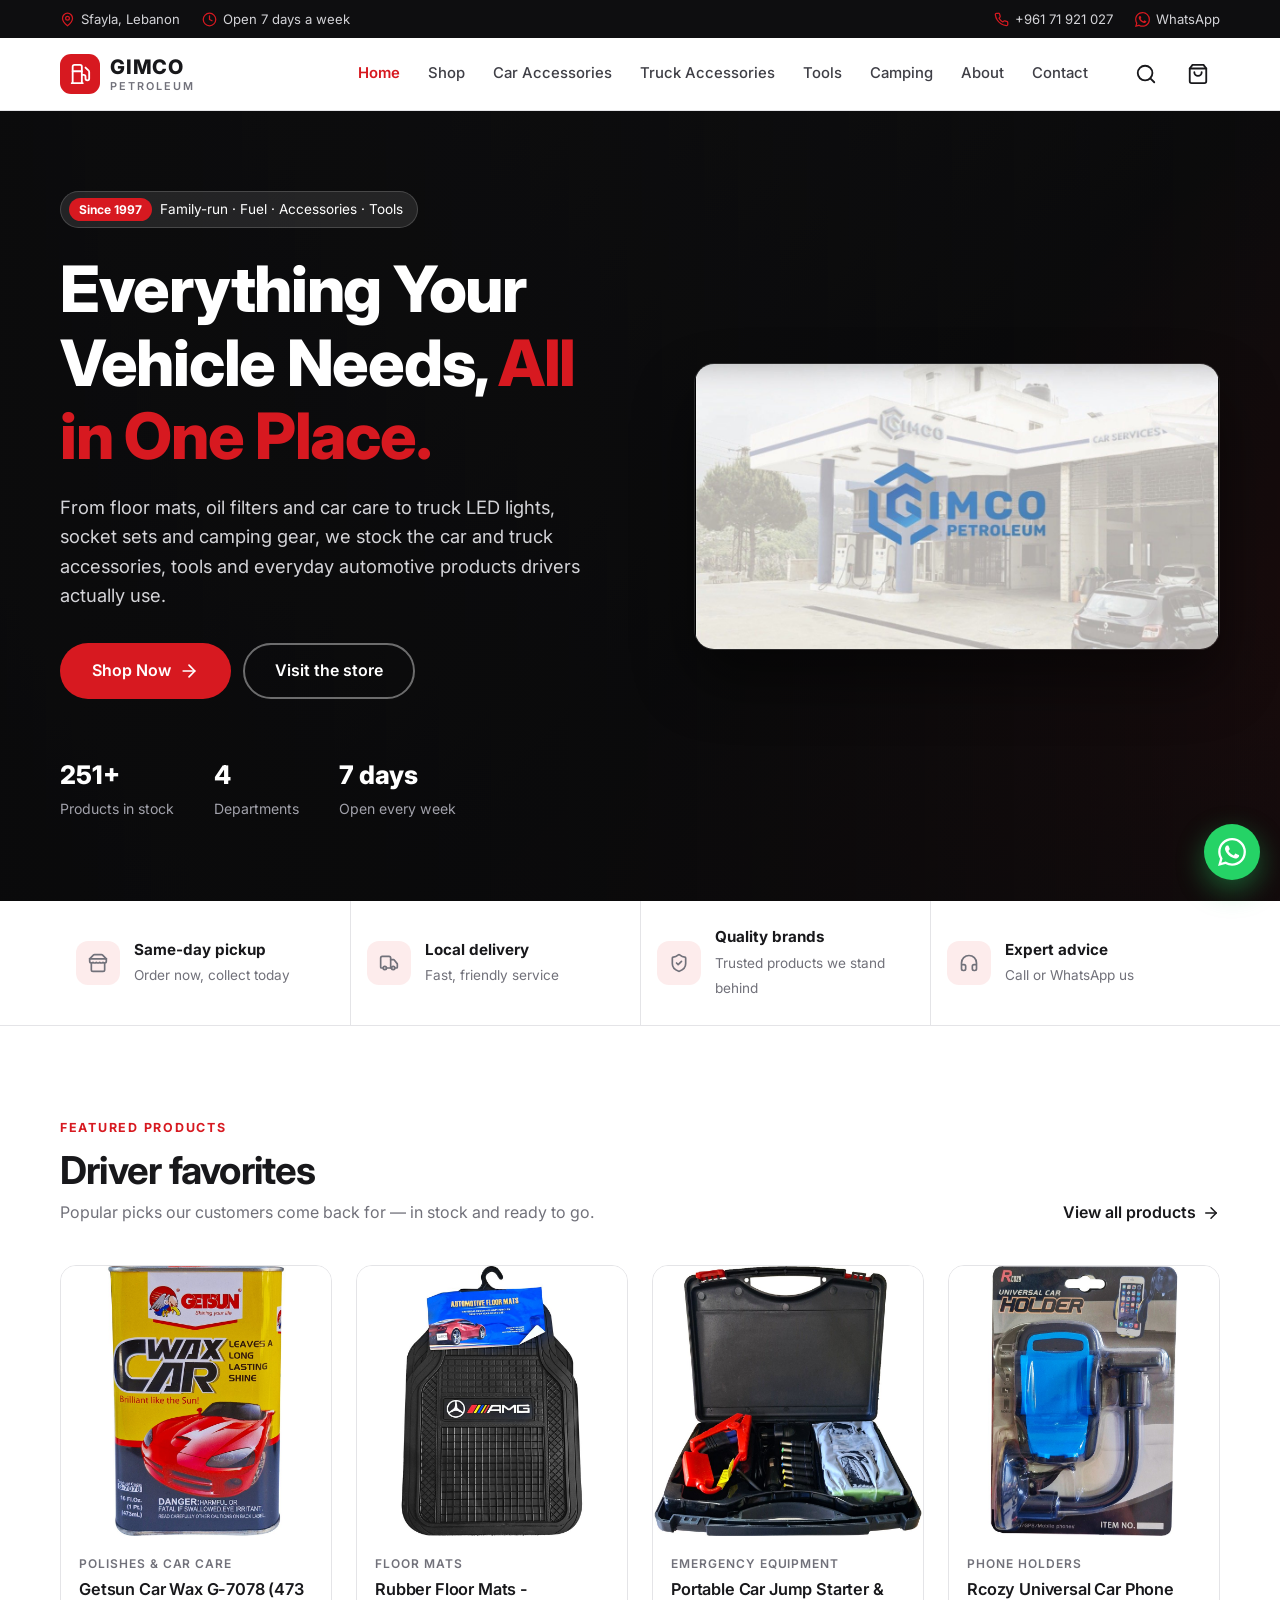
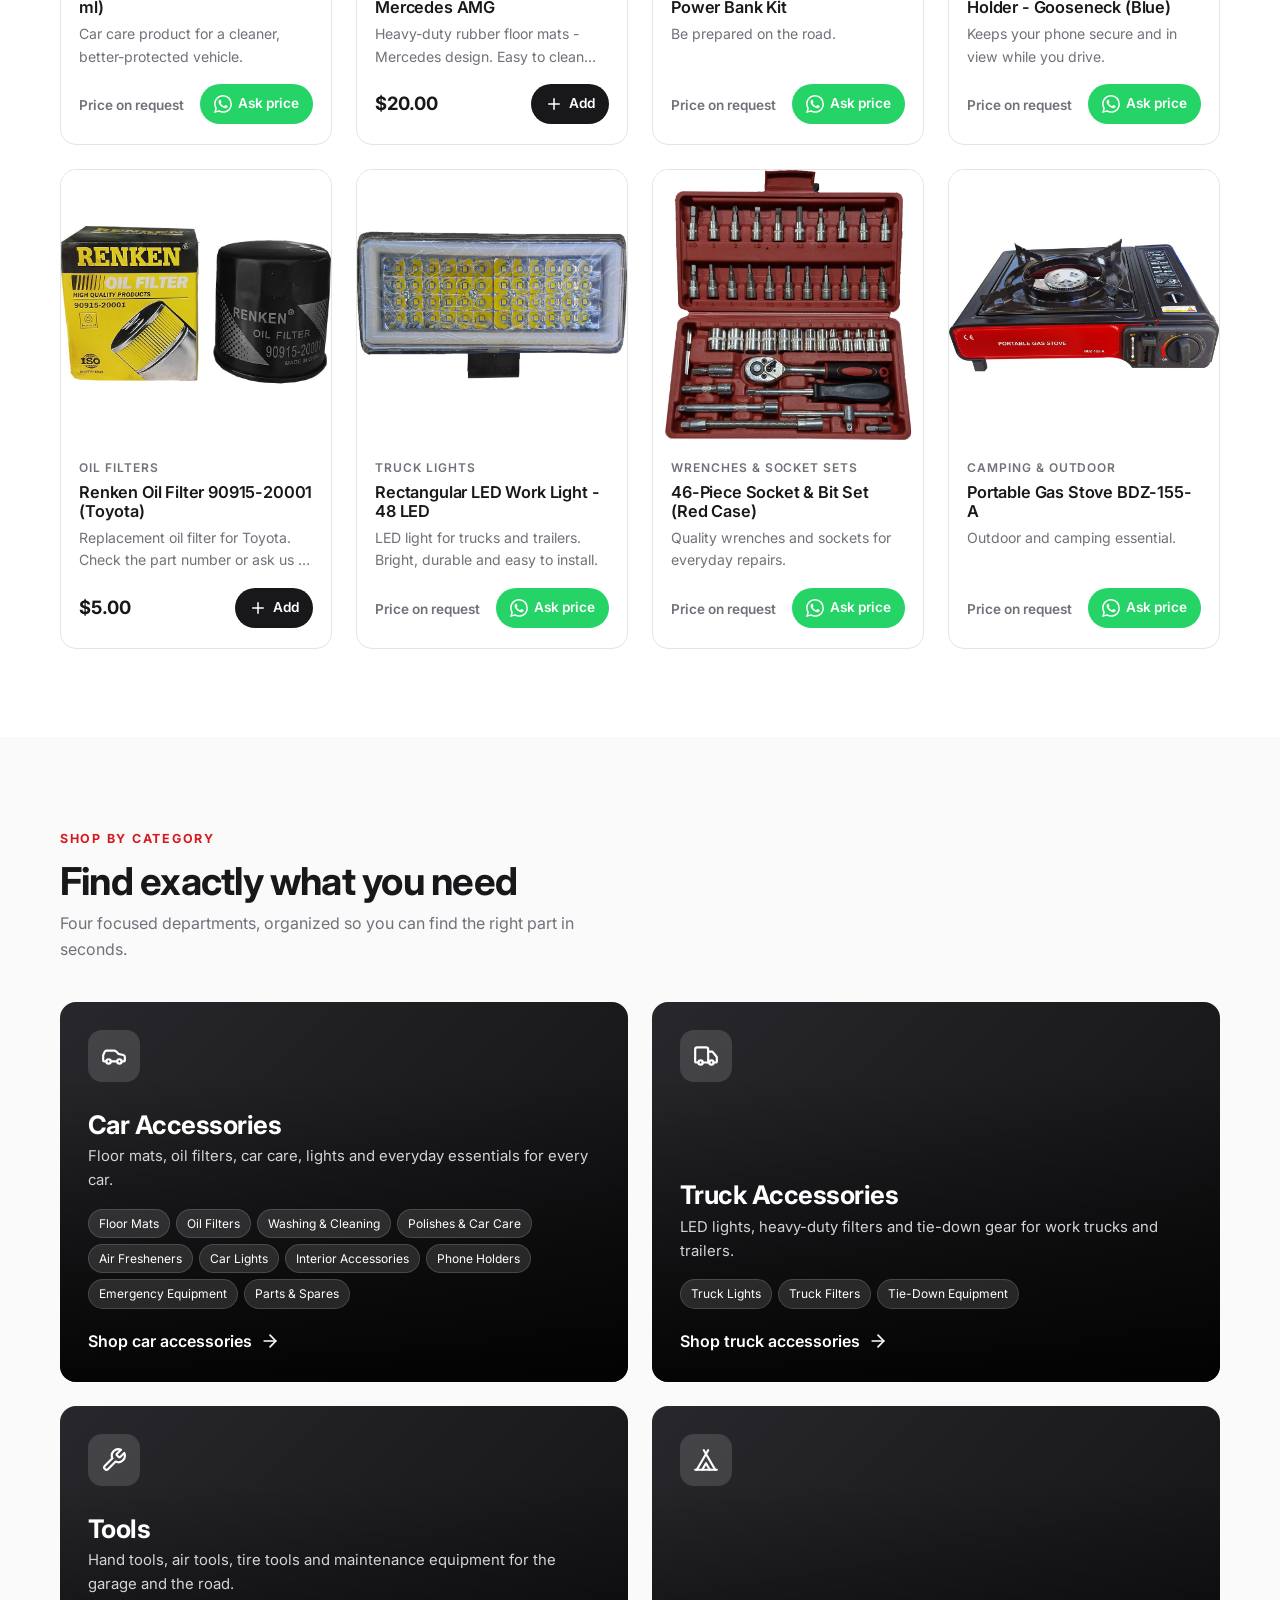
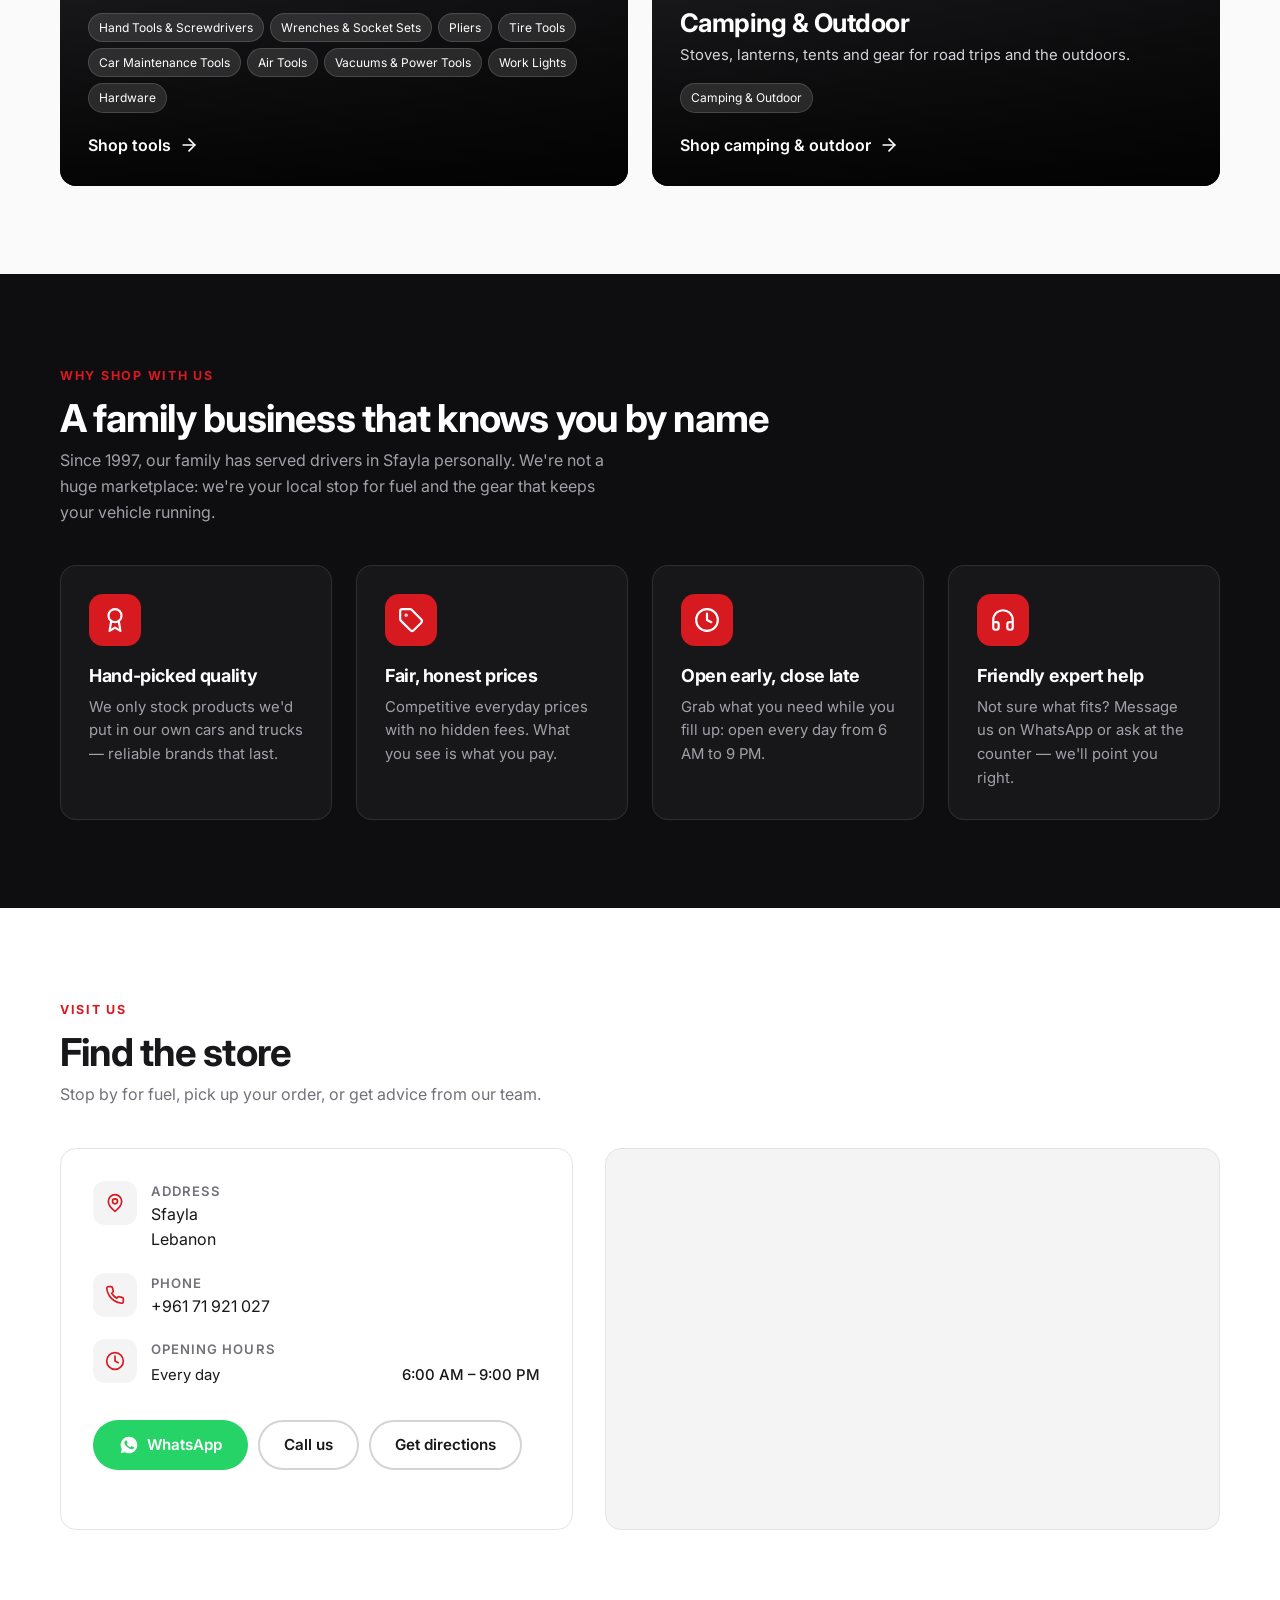
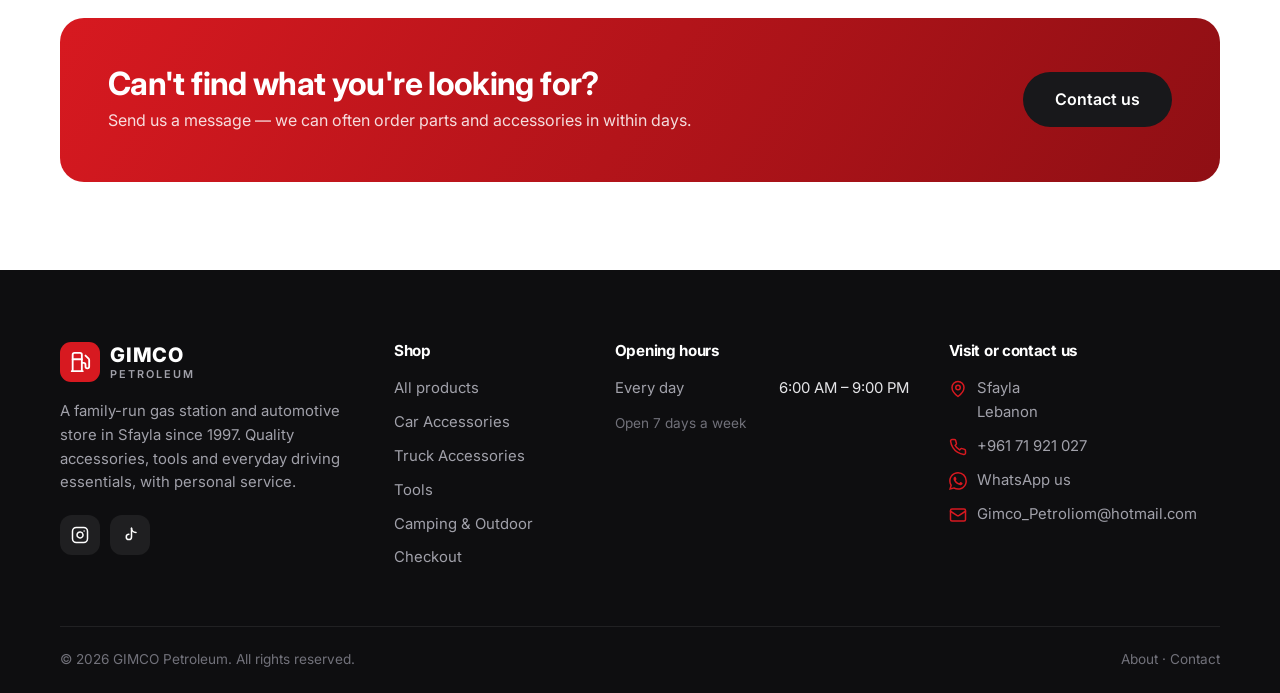
==== commit afa22c8d: "Remove returns promise: all sales are final Co-Authored-By: Claude Opus 5.5 <noreply@anthropic.com> " ====
--- a/index.html
+++ b/index.html
@@ -54,7 +54,7 @@
         </div>
         <div class="trust__item">
           <span class="trust__icon"><svg class="icon" viewBox="0 0 24 24" fill="none" stroke="currentColor" stroke-width="2" stroke-linecap="round" stroke-linejoin="round"><path d="M20 13c0 5-3.5 7.5-7.66 8.95a1 1 0 0 1-.67-.01C7.5 20.5 4 18 4 13V6a1 1 0 0 1 1-1c2 0 4.5-1.2 6.24-2.72a1.17 1.17 0 0 1 1.52 0C14.51 3.81 17 5 19 5a1 1 0 0 1 1 1z"/><path d="m9 12 2 2 4-4"/></svg></span>
-          <div><strong>Quality brands</strong><span>30-day easy returns</span></div>
+          <div><strong>Quality brands</strong><span>Trusted products we stand behind</span></div>
         </div>
         <div class="trust__item">
           <span class="trust__icon"><svg class="icon" viewBox="0 0 24 24" fill="none" stroke="currentColor" stroke-width="2" stroke-linecap="round" stroke-linejoin="round"><path d="M3 14h3a2 2 0 0 1 2 2v3a2 2 0 0 1-2 2H5a2 2 0 0 1-2-2v-7a9 9 0 0 1 18 0v7a2 2 0 0 1-2 2h-1a2 2 0 0 1-2-2v-3a2 2 0 0 1 2-2h3"/></svg></span>
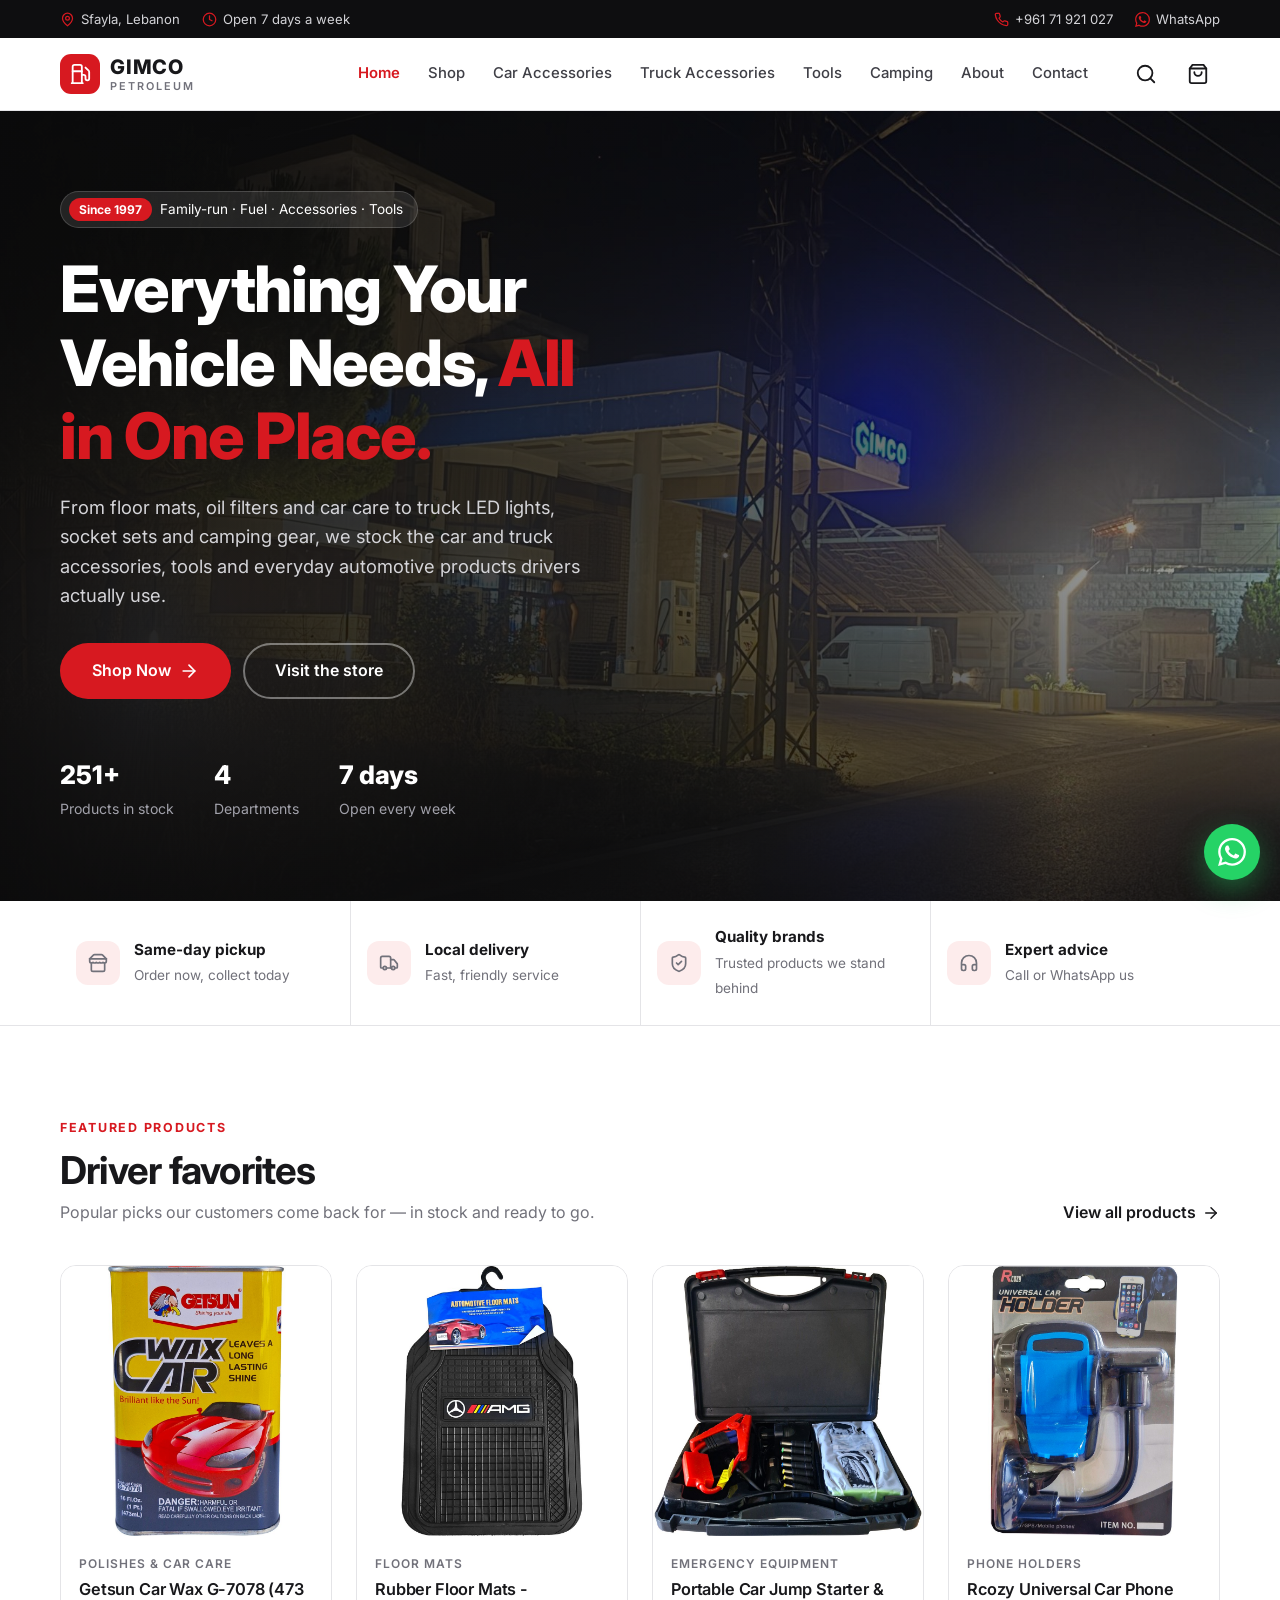
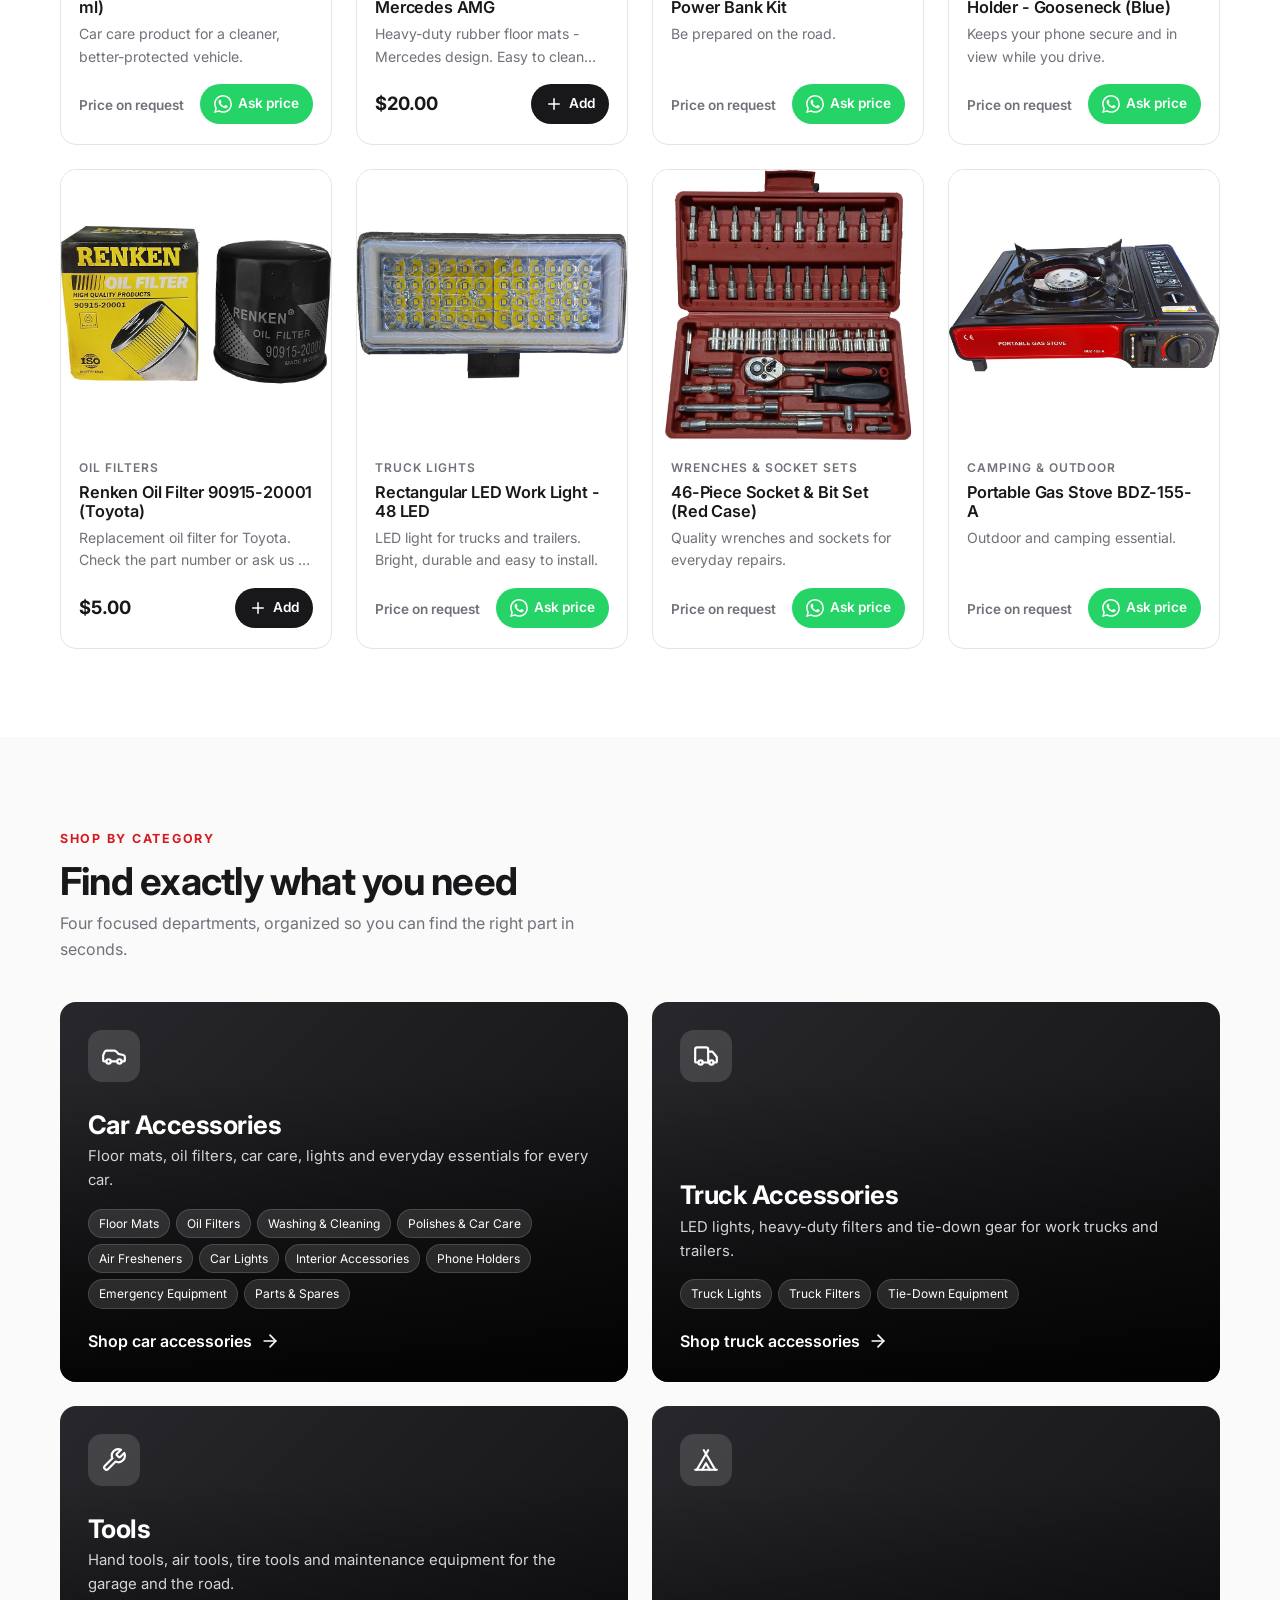
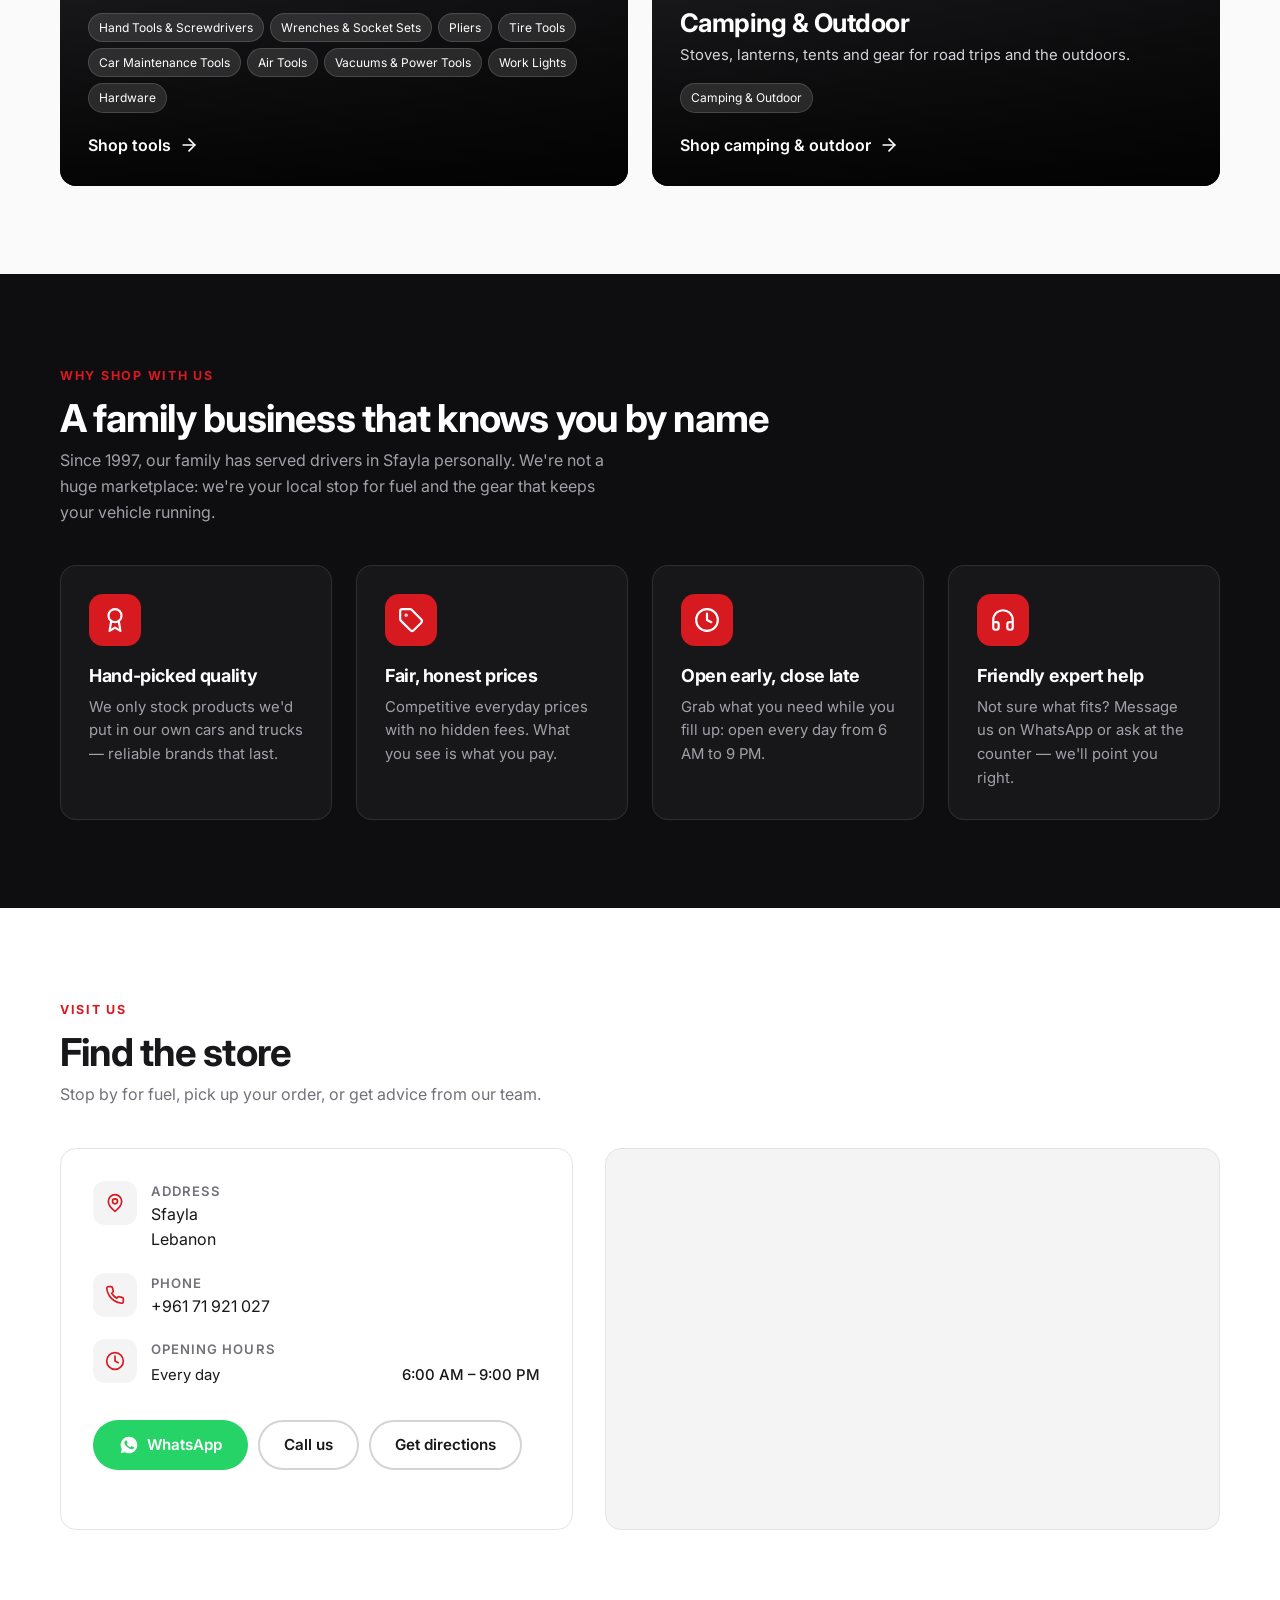
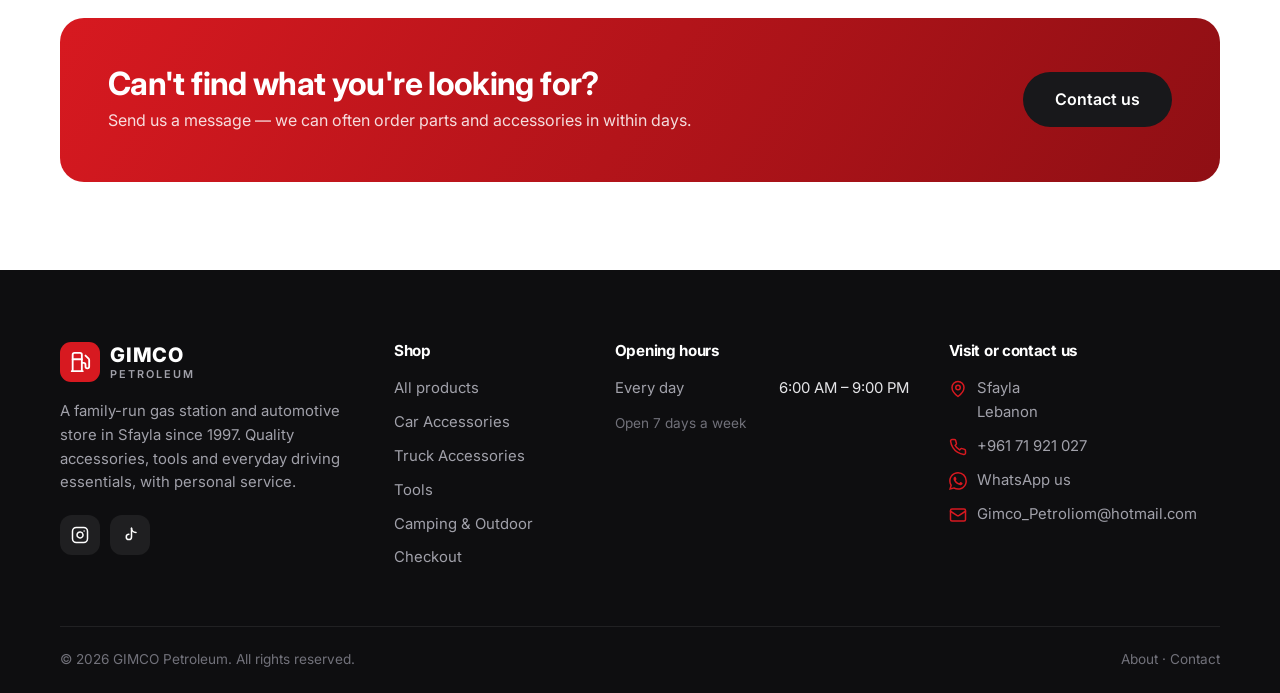
==== commit 2ddf55ee: "Use the night photo of the station as the homepage background Co-Authored-By: Claude Opus 5.5 <norep" ====
--- a/index.html
+++ b/index.html
@@ -18,6 +18,7 @@
   <main>
     <!-- Hero -->
     <section class="hero">
+      <div class="hero__bg" data-bind="bg" data-image="hero"></div>
       <div class="container">
        <div class="hero__grid">
         <div class="hero__content">
@@ -36,7 +37,7 @@
             <div class="hero__stat"><strong>7 days</strong><span>Open every week</span></div>
           </div>
         </div>
-        <figure class="hero__photo"><img data-bind="src" data-image="hero" alt="GIMCO Petroleum station in Sfayla"></figure>
+        <figure class="hero__photo"><img data-bind="src" data-image="heroCard" alt="GIMCO Petroleum station in Sfayla"></figure>
        </div>
       </div>
     </section>
--- a/css/styles.css
+++ b/css/styles.css
@@ -461,7 +461,7 @@
   position: absolute;
   inset: 0;
   background-size: cover;
-  background-position: center;
+  background-position: 70% 55%;
   transform: scale(1.03);
 }
 
@@ -521,6 +521,7 @@
 }
 
 .hero__badge span {
+  white-space: nowrap;
   background: var(--red);
   border-radius: 999px;
   padding: 2px 10px;
@@ -2570,6 +2571,10 @@
   .hero__grid {
     gap: 36px;
   }
+  .hero__bg {
+    background-image: url("../images/station-night-tall.jpg") !important;
+    background-position: 60% 45%;
+  }
   .hero .container {
     min-height: auto;
     padding-top: 64px;
